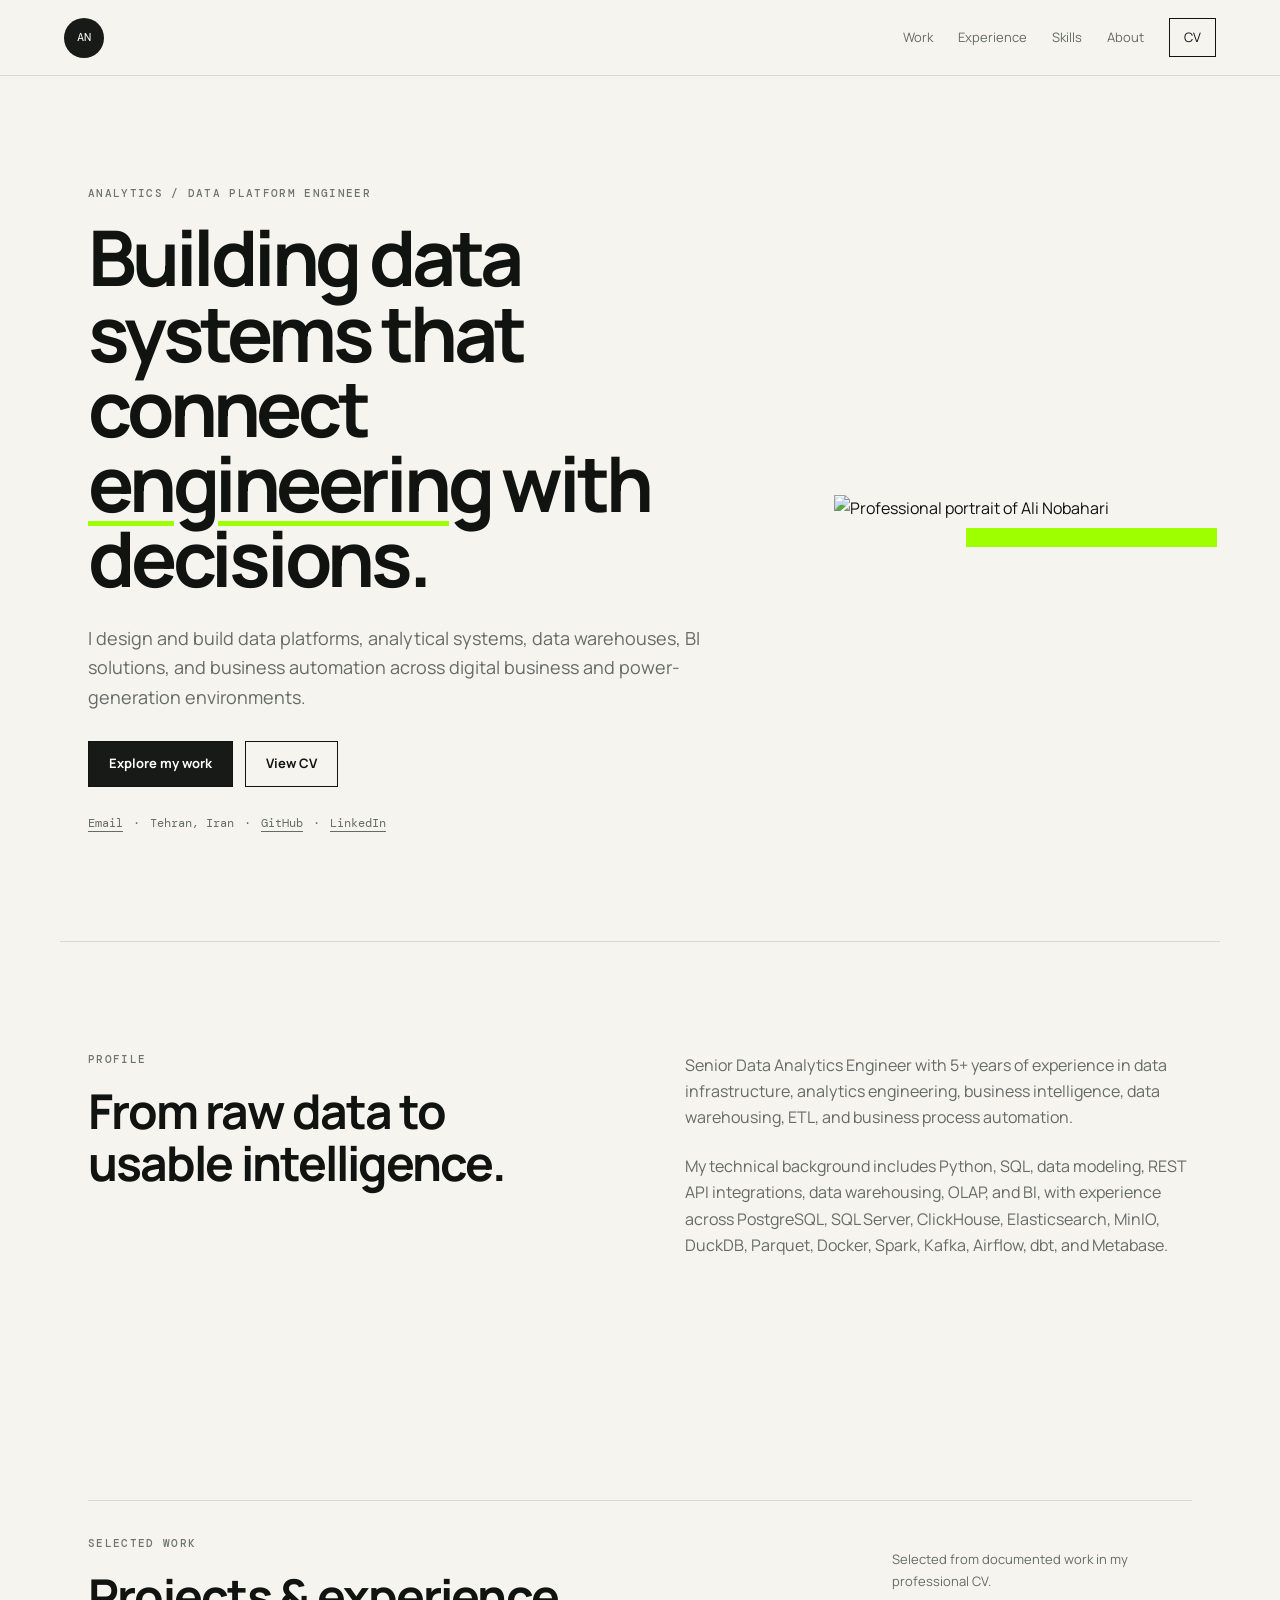
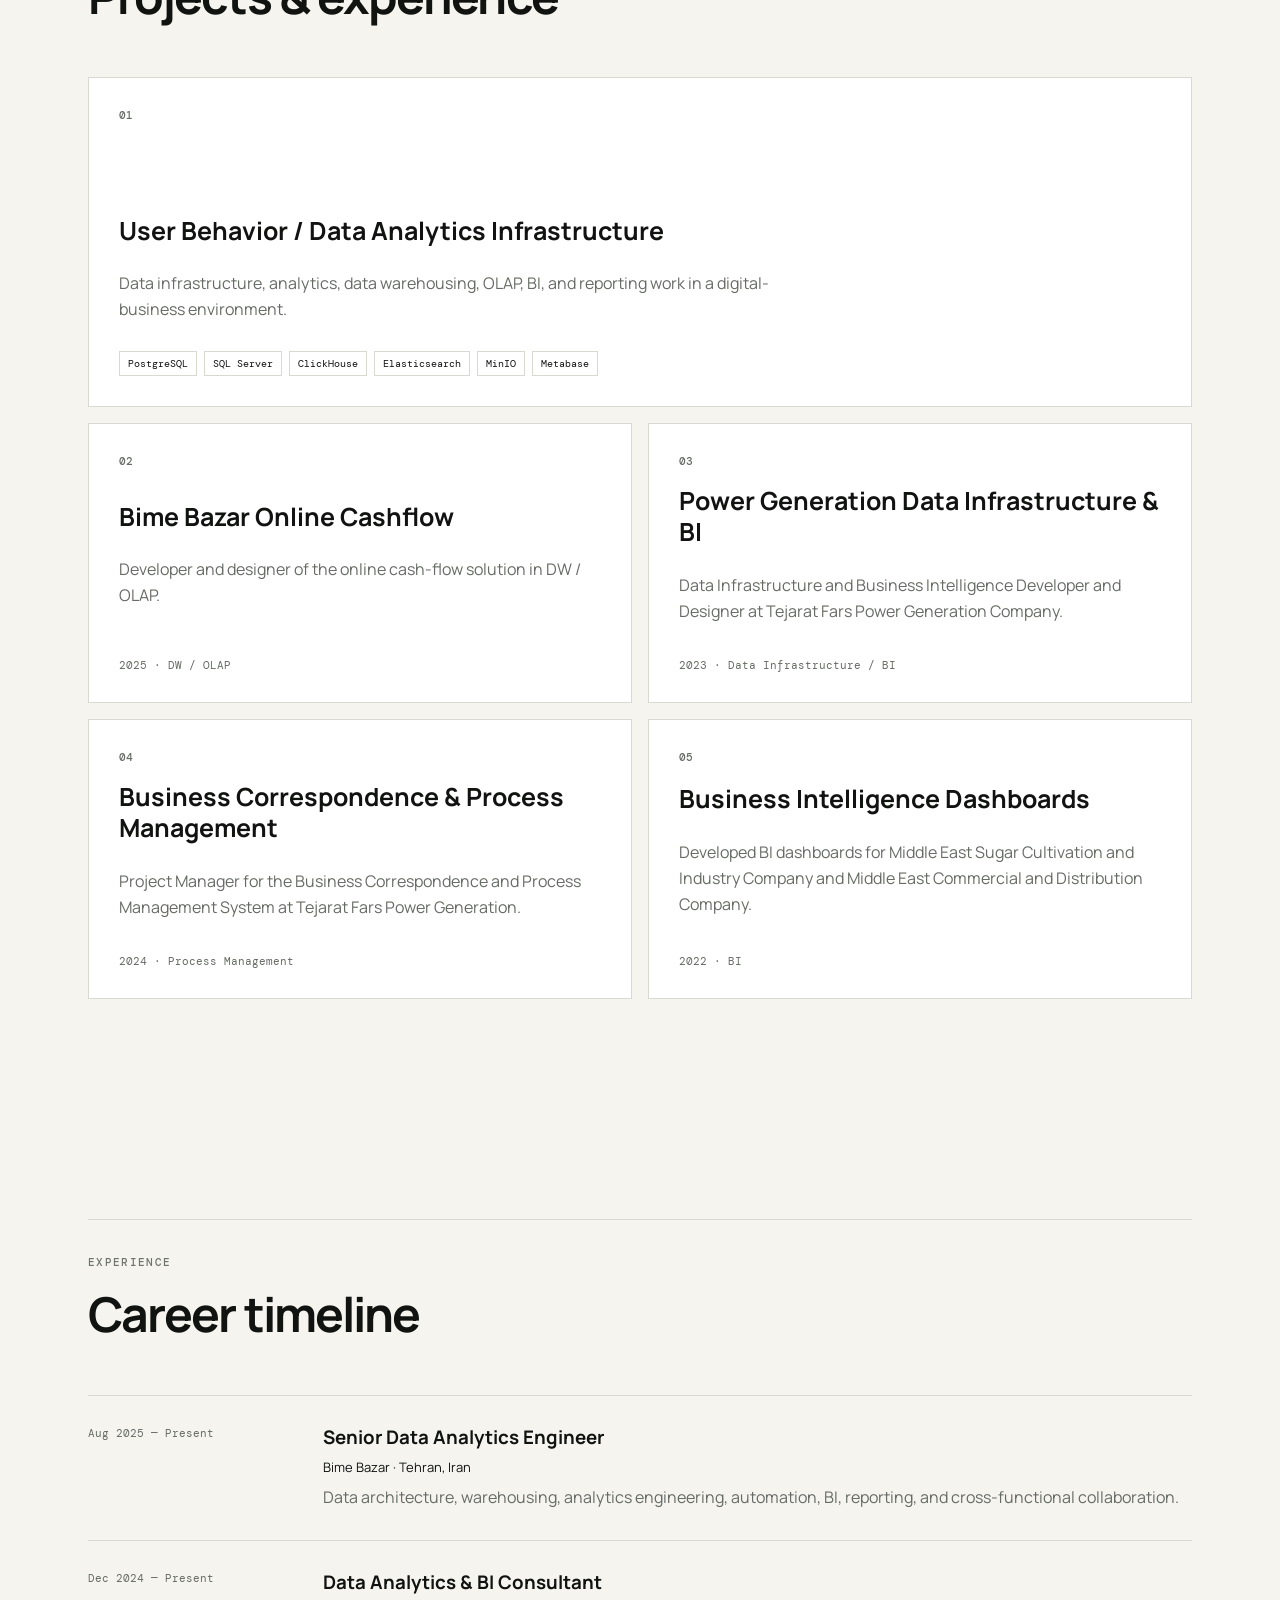
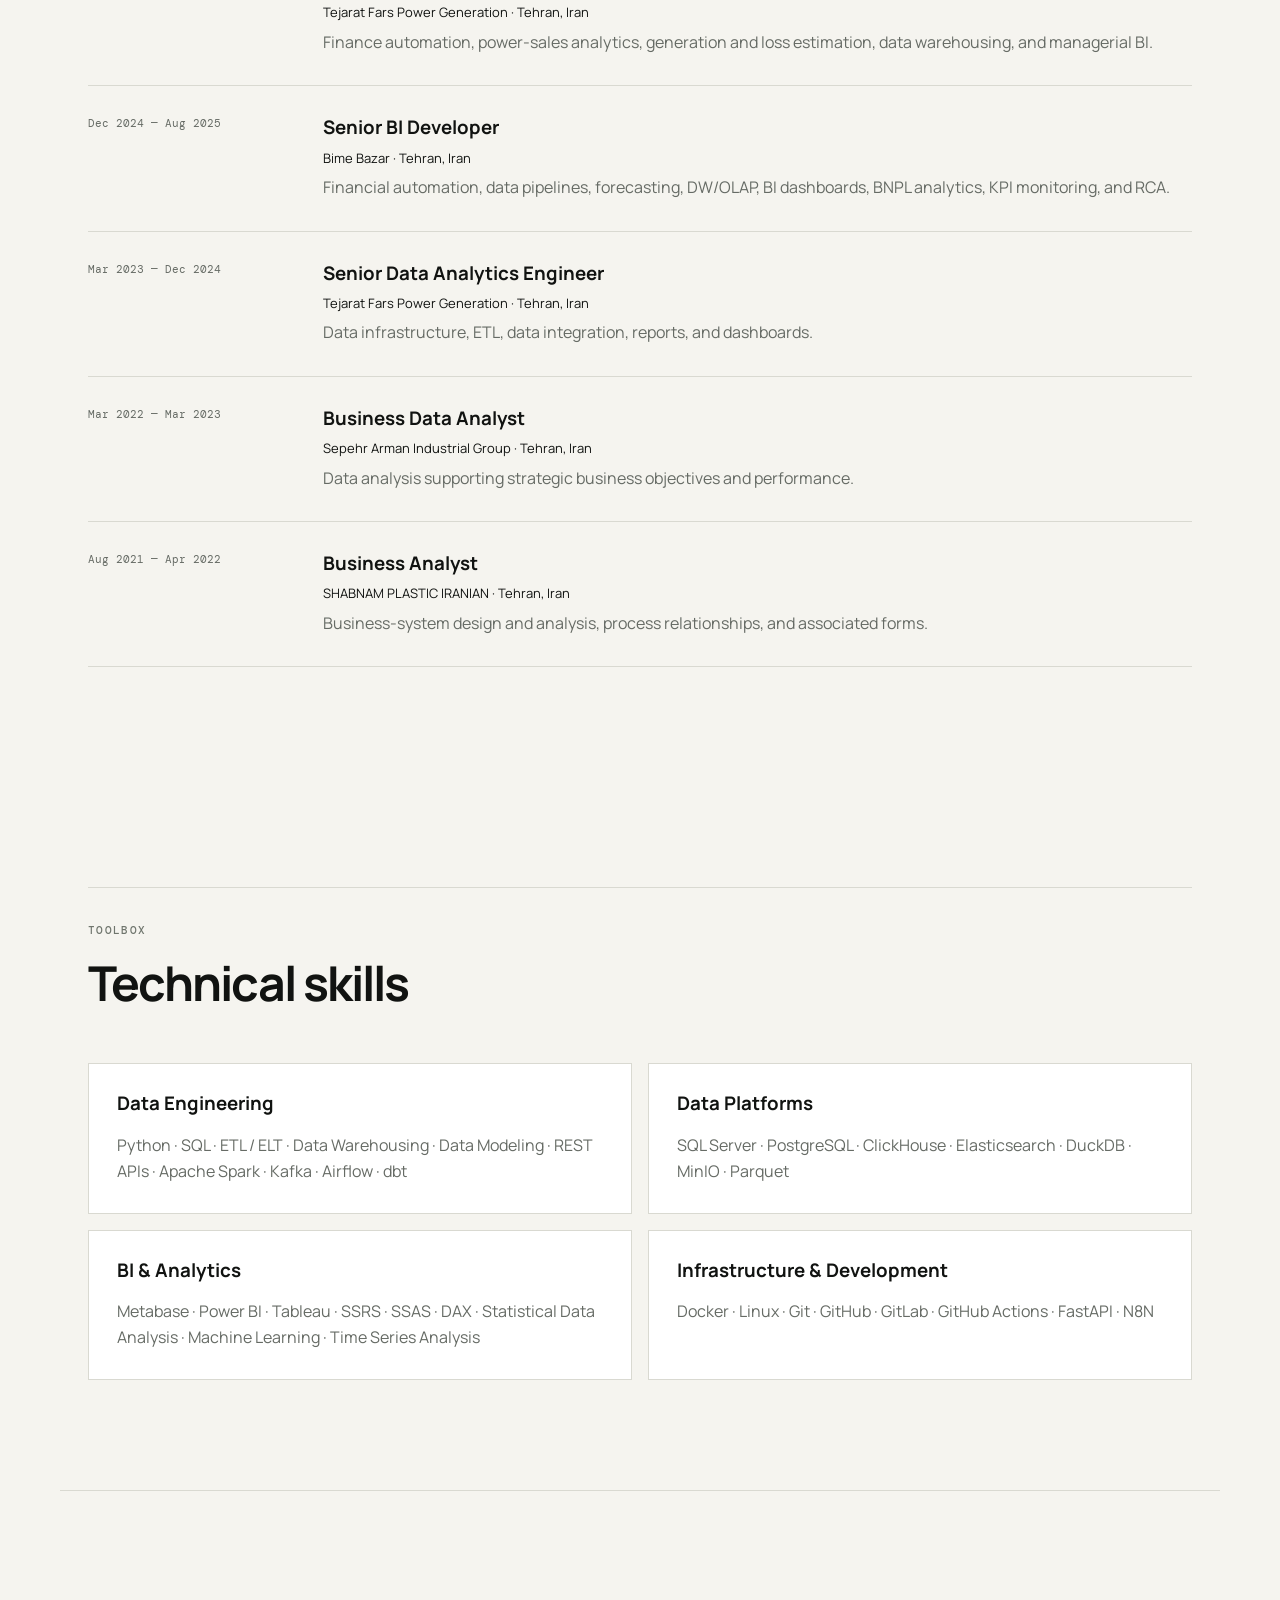
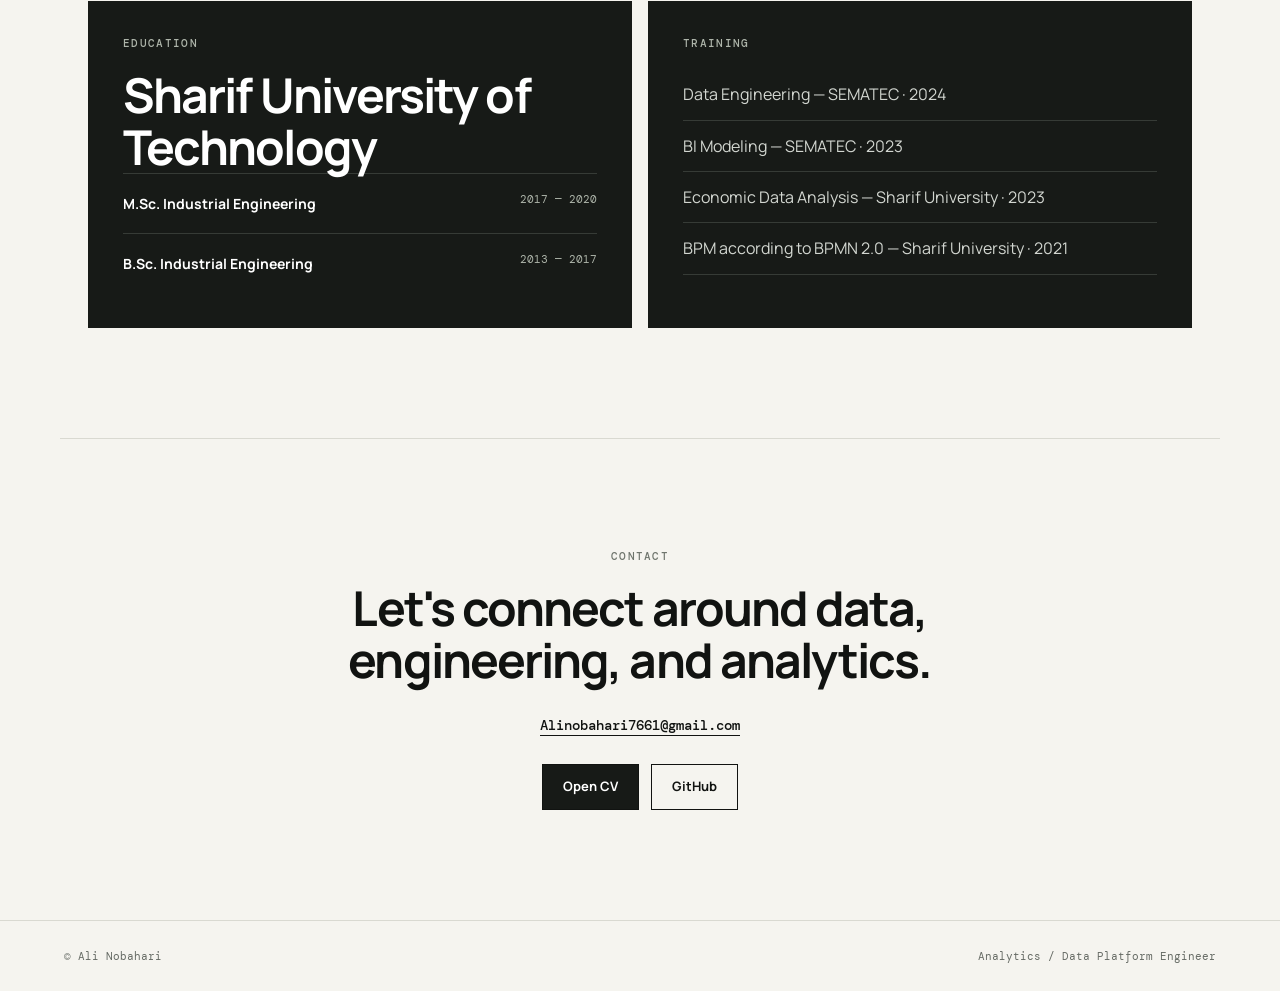
==== index.html @ 68de4d78 "Add files via upload" ====
<!doctype html>
<html lang="en">
<head>
  <meta charset="utf-8">
  <meta name="viewport" content="width=device-width, initial-scale=1">
  <meta name="description" content="Ali Nobahari — Analytics / Data Platform Engineer">
  <title>Ali Nobahari — Analytics / Data Platform Engineer</title>
  <link rel="stylesheet" href="styles.css">
</head>
<body>
  <header class="nav">
    <a class="brand" href="#top">AN</a>
    <nav>
      <a href="#work">Work</a>
      <a href="#experience">Experience</a>
      <a href="#skills">Skills</a>
      <a href="#about">About</a>
      <a class="nav-cta" href="cv.html">CV</a>
    </nav>
  </header>

  <main id="top">
    <section class="hero section">
      <div class="hero-copy">
        <p class="eyebrow">ANALYTICS / DATA PLATFORM ENGINEER</p>
        <h1>Building data systems that connect <span>engineering</span> with decisions.</h1>
        <p class="lead">
          I design and build data platforms, analytical systems, data warehouses,
          BI solutions, and business automation across digital business and
          power-generation environments.
        </p>
        <div class="actions">
          <a class="button primary" href="#work">Explore my work</a>
          <a class="button secondary" href="cv.html">View CV</a>
        </div>
        <div class="links">
          <a href="mailto:Alinobahari7661@gmail.com">Email</a>
          <span>·</span>
          <span>Tehran, Iran</span>
          <span>·</span>
          <a href="https://github.com/" target="_blank" rel="noopener">GitHub</a>
          <span>·</span>
          <a href="https://www.linkedin.com/" target="_blank" rel="noopener">LinkedIn</a>
        </div>
      </div>
      <div class="hero-photo-wrap">
        <img src="assets/profile.png" alt="Professional portrait of Ali Nobahari" class="hero-photo">
      </div>
    </section>

    <section class="section intro-grid" id="about">
      <div>
        <p class="eyebrow">PROFILE</p>
        <h2>From raw data to usable intelligence.</h2>
      </div>
      <div class="body-copy">
        <p>
          Senior Data Analytics Engineer with 5+ years of experience in data
          infrastructure, analytics engineering, business intelligence, data
          warehousing, ETL, and business process automation.
        </p>
        <p>
          My technical background includes Python, SQL, data modeling, REST API
          integrations, data warehousing, OLAP, and BI, with experience across
          PostgreSQL, SQL Server, ClickHouse, Elasticsearch, MinIO, DuckDB,
          Parquet, Docker, Spark, Kafka, Airflow, dbt, and Metabase.
        </p>
      </div>
    </section>

    <section class="section" id="work">
      <div class="section-heading">
        <div>
          <p class="eyebrow">SELECTED WORK</p>
          <h2>Projects & experience</h2>
        </div>
        <p>Selected from documented work in my professional CV.</p>
      </div>

      <div class="project-grid">
        <article class="project-card featured">
          <span class="project-number">01</span>
          <h3>User Behavior / Data Analytics Infrastructure</h3>
          <p>
            Data infrastructure, analytics, data warehousing, OLAP, BI, and
            reporting work in a digital-business environment.
          </p>
          <div class="tags">
            <span>PostgreSQL</span><span>SQL Server</span><span>ClickHouse</span>
            <span>Elasticsearch</span><span>MinIO</span><span>Metabase</span>
          </div>
        </article>

        <article class="project-card">
          <span class="project-number">02</span>
          <h3>Bime Bazar Online Cashflow</h3>
          <p>Developer and designer of the online cash-flow solution in DW / OLAP.</p>
          <div class="project-meta">2025 · DW / OLAP</div>
        </article>

        <article class="project-card">
          <span class="project-number">03</span>
          <h3>Power Generation Data Infrastructure & BI</h3>
          <p>Data Infrastructure and Business Intelligence Developer and Designer at Tejarat Fars Power Generation Company.</p>
          <div class="project-meta">2023 · Data Infrastructure / BI</div>
        </article>

        <article class="project-card">
          <span class="project-number">04</span>
          <h3>Business Correspondence & Process Management</h3>
          <p>Project Manager for the Business Correspondence and Process Management System at Tejarat Fars Power Generation.</p>
          <div class="project-meta">2024 · Process Management</div>
        </article>

        <article class="project-card">
          <span class="project-number">05</span>
          <h3>Business Intelligence Dashboards</h3>
          <p>Developed BI dashboards for Middle East Sugar Cultivation and Industry Company and Middle East Commercial and Distribution Company.</p>
          <div class="project-meta">2022 · BI</div>
        </article>
      </div>
    </section>

    <section class="section" id="experience">
      <div class="section-heading">
        <div>
          <p class="eyebrow">EXPERIENCE</p>
          <h2>Career timeline</h2>
        </div>
      </div>

      <div class="timeline">
        <article>
          <div class="timeline-date">Aug 2025 — Present</div>
          <div>
            <h3>Senior Data Analytics Engineer</h3>
            <p class="company">Bime Bazar · Tehran, Iran</p>
            <p>Data architecture, warehousing, analytics engineering, automation, BI, reporting, and cross-functional collaboration.</p>
          </div>
        </article>

        <article>
          <div class="timeline-date">Dec 2024 — Present</div>
          <div>
            <h3>Data Analytics & BI Consultant</h3>
            <p class="company">Tejarat Fars Power Generation · Tehran, Iran</p>
            <p>Finance automation, power-sales analytics, generation and loss estimation, data warehousing, and managerial BI.</p>
          </div>
        </article>

        <article>
          <div class="timeline-date">Dec 2024 — Aug 2025</div>
          <div>
            <h3>Senior BI Developer</h3>
            <p class="company">Bime Bazar · Tehran, Iran</p>
            <p>Financial automation, data pipelines, forecasting, DW/OLAP, BI dashboards, BNPL analytics, KPI monitoring, and RCA.</p>
          </div>
        </article>

        <article>
          <div class="timeline-date">Mar 2023 — Dec 2024</div>
          <div>
            <h3>Senior Data Analytics Engineer</h3>
            <p class="company">Tejarat Fars Power Generation · Tehran, Iran</p>
            <p>Data infrastructure, ETL, data integration, reports, and dashboards.</p>
          </div>
        </article>

        <article>
          <div class="timeline-date">Mar 2022 — Mar 2023</div>
          <div>
            <h3>Business Data Analyst</h3>
            <p class="company">Sepehr Arman Industrial Group · Tehran, Iran</p>
            <p>Data analysis supporting strategic business objectives and performance.</p>
          </div>
        </article>

        <article>
          <div class="timeline-date">Aug 2021 — Apr 2022</div>
          <div>
            <h3>Business Analyst</h3>
            <p class="company">SHABNAM PLASTIC IRANIAN · Tehran, Iran</p>
            <p>Business-system design and analysis, process relationships, and associated forms.</p>
          </div>
        </article>
      </div>
    </section>

    <section class="section" id="skills">
      <div class="section-heading">
        <div>
          <p class="eyebrow">TOOLBOX</p>
          <h2>Technical skills</h2>
        </div>
      </div>

      <div class="skill-grid">
        <div class="skill-group">
          <h3>Data Engineering</h3>
          <p>Python · SQL · ETL / ELT · Data Warehousing · Data Modeling · REST APIs · Apache Spark · Kafka · Airflow · dbt</p>
        </div>
        <div class="skill-group">
          <h3>Data Platforms</h3>
          <p>SQL Server · PostgreSQL · ClickHouse · Elasticsearch · DuckDB · MinIO · Parquet</p>
        </div>
        <div class="skill-group">
          <h3>BI & Analytics</h3>
          <p>Metabase · Power BI · Tableau · SSRS · SSAS · DAX · Statistical Data Analysis · Machine Learning · Time Series Analysis</p>
        </div>
        <div class="skill-group">
          <h3>Infrastructure & Development</h3>
          <p>Docker · Linux · Git · GitHub · GitLab · GitHub Actions · FastAPI · N8N</p>
        </div>
      </div>
    </section>

    <section class="section education">
      <div class="edu-card">
        <p class="eyebrow">EDUCATION</p>
        <h2>Sharif University of Technology</h2>
        <div class="edu-row"><strong>M.Sc. Industrial Engineering</strong><span>2017 — 2020</span></div>
        <div class="edu-row"><strong>B.Sc. Industrial Engineering</strong><span>2013 — 2017</span></div>
      </div>
      <div class="edu-card">
        <p class="eyebrow">TRAINING</p>
        <ul class="clean-list">
          <li>Data Engineering — SEMATEC · 2024</li>
          <li>BI Modeling — SEMATEC · 2023</li>
          <li>Economic Data Analysis — Sharif University · 2023</li>
          <li>BPM according to BPMN 2.0 — Sharif University · 2021</li>
        </ul>
      </div>
    </section>

    <section class="section contact">
      <p class="eyebrow">CONTACT</p>
      <h2>Let's connect around data, engineering, and analytics.</h2>
      <a class="email-link" href="mailto:Alinobahari7661@gmail.com">Alinobahari7661@gmail.com</a>
      <div class="actions">
        <a class="button primary" href="cv.html">Open CV</a>
        <a class="button secondary" href="https://github.com/" target="_blank" rel="noopener">GitHub</a>
      </div>
    </section>
  </main>

  <footer>
    <span>© Ali Nobahari</span>
    <span>Analytics / Data Platform Engineer</span>
  </footer>
</body>
</html>
---- styles.css ----
@import url('https://fonts.googleapis.com/css2?family=DM+Mono:wght@400;500&family=Manrope:wght@400;500;600;700;800&display=swap');

:root {
  --bg: #f5f4ef;
  --surface: #ffffff;
  --ink: #111311;
  --muted: #666b65;
  --line: #d9d9d1;
  --accent: #9dff00;
  --dark: #171a17;
  --max: 1160px;
}

* { box-sizing: border-box; }
html { scroll-behavior: smooth; }
body {
  margin: 0;
  color: var(--ink);
  background: var(--bg);
  font-family: "Manrope", system-ui, sans-serif;
  line-height: 1.65;
}
a { color: inherit; text-decoration: none; }
.nav {
  position: sticky;
  top: 0;
  z-index: 20;
  height: 76px;
  display: flex;
  align-items: center;
  justify-content: space-between;
  padding: 0 5vw;
  background: rgba(245,244,239,.9);
  backdrop-filter: blur(14px);
  border-bottom: 1px solid var(--line);
}
.brand {
  width: 40px; height: 40px; border-radius: 50%;
  display: grid; place-items: center;
  background: var(--dark); color: white;
  font-family: "DM Mono", monospace; font-size: 12px;
}
.nav nav { display: flex; gap: 25px; align-items: center; font-size: 13px; }
.nav nav a { color: var(--muted); }
.nav nav a:hover { color: var(--ink); }
.nav .nav-cta {
  padding: 8px 14px; border: 1px solid var(--ink); color: var(--ink);
}
.section { max-width: var(--max); margin: 0 auto; padding: 110px 28px; }
.hero {
  min-height: 720px;
  display: grid;
  grid-template-columns: 1.3fr .7fr;
  gap: 80px;
  align-items: center;
}
.eyebrow {
  margin: 0 0 18px;
  color: #6f756d;
  font: 500 11px/1.4 "DM Mono", monospace;
  letter-spacing: .12em;
}
h1 {
  max-width: 850px;
  margin: 0;
  font-size: clamp(44px, 6vw, 78px);
  line-height: .98;
  letter-spacing: -.055em;
}
h1 span {
  text-decoration: underline;
  text-decoration-thickness: 5px;
  text-decoration-color: var(--accent);
  text-underline-offset: 9px;
}
h2 {
  margin: 0;
  font-size: clamp(30px, 4vw, 48px);
  line-height: 1.08;
  letter-spacing: -.04em;
}
h3 { margin: 0 0 8px; line-height: 1.25; }
.lead {
  max-width: 720px;
  margin: 28px 0;
  color: var(--muted);
  font-size: 18px;
}
.hero-photo-wrap {
  justify-self: end;
  width: min(100%, 360px);
  position: relative;
}
.hero-photo-wrap:after {
  content: "";
  position: absolute;
  width: 70%;
  height: 70%;
  right: -25px;
  bottom: -25px;
  background: var(--accent);
  z-index: -1;
}
.hero-photo {
  width: 100%;
  display: block;
  filter: saturate(.92);
}
.actions { display: flex; gap: 12px; flex-wrap: wrap; }
.button {
  display: inline-flex; align-items: center; justify-content: center;
  min-height: 46px; padding: 0 20px;
  border: 1px solid var(--ink);
  font-size: 13px; font-weight: 700;
}
.button.primary { background: var(--dark); color: white; }
.button.secondary { background: transparent; }
.links {
  display: flex; gap: 10px; flex-wrap: wrap;
  margin-top: 28px;
  color: var(--muted);
  font: 400 12px "DM Mono", monospace;
}
.links a { text-decoration: underline; text-underline-offset: 4px; }

.intro-grid, .section-heading, .education {
  border-top: 1px solid var(--line);
}
.intro-grid {
  display: grid; grid-template-columns: 1fr 1fr; gap: 90px;
}
.body-copy { color: var(--muted); font-size: 16px; }
.body-copy p { margin-top: 0; margin-bottom: 22px; }

.section-heading {
  display: flex; justify-content: space-between; gap: 40px;
  padding-top: 35px; margin-bottom: 55px;
}
.section-heading > p { max-width: 300px; color: var(--muted); font-size: 13px; }

.project-grid {
  display: grid; grid-template-columns: repeat(2, 1fr); gap: 16px;
}
.project-card {
  min-height: 280px; padding: 30px;
  background: var(--surface);
  border: 1px solid var(--line);
  display: flex; flex-direction: column;
  transition: transform .2s ease, box-shadow .2s ease;
}
.project-card:hover {
  transform: translateY(-4px);
  box-shadow: 10px 10px 0 var(--accent);
}
.project-card.featured { grid-column: span 2; min-height: 330px; }
.project-number {
  margin-bottom: auto;
  font: 500 11px "DM Mono", monospace;
  color: var(--muted);
}
.project-card h3 { font-size: 25px; max-width: 650px; }
.project-card p { color: var(--muted); max-width: 700px; }
.tags { display: flex; flex-wrap: wrap; gap: 7px; margin-top: 12px; }
.tags span {
  padding: 5px 8px;
  border: 1px solid var(--line);
  font: 400 10px "DM Mono", monospace;
}
.project-meta {
  margin-top: auto;
  color: var(--muted);
  font: 400 11px "DM Mono", monospace;
}

.timeline { border-top: 1px solid var(--line); }
.timeline article {
  display: grid; grid-template-columns: 190px 1fr;
  gap: 45px; padding: 30px 0;
  border-bottom: 1px solid var(--line);
}
.timeline-date { font: 400 11px "DM Mono", monospace; color: var(--muted); }
.timeline p { margin: 5px 0 0; color: var(--muted); }
.timeline .company { color: var(--ink); font-size: 13px; }

.skill-grid {
  display: grid; grid-template-columns: repeat(2, 1fr); gap: 16px;
}
.skill-group {
  padding: 28px; border: 1px solid var(--line); background: var(--surface);
}
.skill-group p { color: var(--muted); margin-bottom: 0; }

.education { display: grid; grid-template-columns: 1fr 1fr; gap: 16px; }
.edu-card { padding: 35px; background: var(--dark); color: white; }
.edu-card .eyebrow { color: #aeb5aa; }
.edu-row {
  display: flex; justify-content: space-between; gap: 20px;
  padding: 18px 0; border-top: 1px solid #363b36;
  font-size: 14px;
}
.edu-row span { color: #aeb5aa; font: 400 11px "DM Mono", monospace; }
.clean-list { padding: 0; margin: 0; list-style: none; color: #d2d6d0; }
.clean-list li { padding: 12px 0; border-bottom: 1px solid #363b36; }

.contact {
  text-align: center;
  border-top: 1px solid var(--line);
}
.contact h2 { max-width: 720px; margin: 0 auto 25px; }
.email-link {
  display: inline-block;
  margin-bottom: 30px;
  font: 500 14px "DM Mono", monospace;
  text-decoration: underline;
  text-underline-offset: 5px;
}
.contact .actions { justify-content: center; }

footer {
  display: flex; justify-content: space-between;
  padding: 28px 5vw;
  border-top: 1px solid var(--line);
  color: var(--muted);
  font: 400 11px "DM Mono", monospace;
}

@media (max-width: 800px) {
  .nav { height: 64px; }
  .nav nav a:not(.nav-cta) { display: none; }
  .section { padding: 75px 20px; }
  .hero { min-height: auto; grid-template-columns: 1fr; gap: 50px; }
  .hero-photo-wrap { justify-self: start; width: min(75vw, 300px); }
  .intro-grid, .education { grid-template-columns: 1fr; gap: 40px; }
  .project-grid, .skill-grid { grid-template-columns: 1fr; }
  .project-card.featured { grid-column: span 1; }
  .section-heading { display: block; }
  .section-heading > p { margin-top: 20px; }
  .timeline article { grid-template-columns: 1fr; gap: 10px; }
  footer { flex-direction: column; gap: 8px; }
}
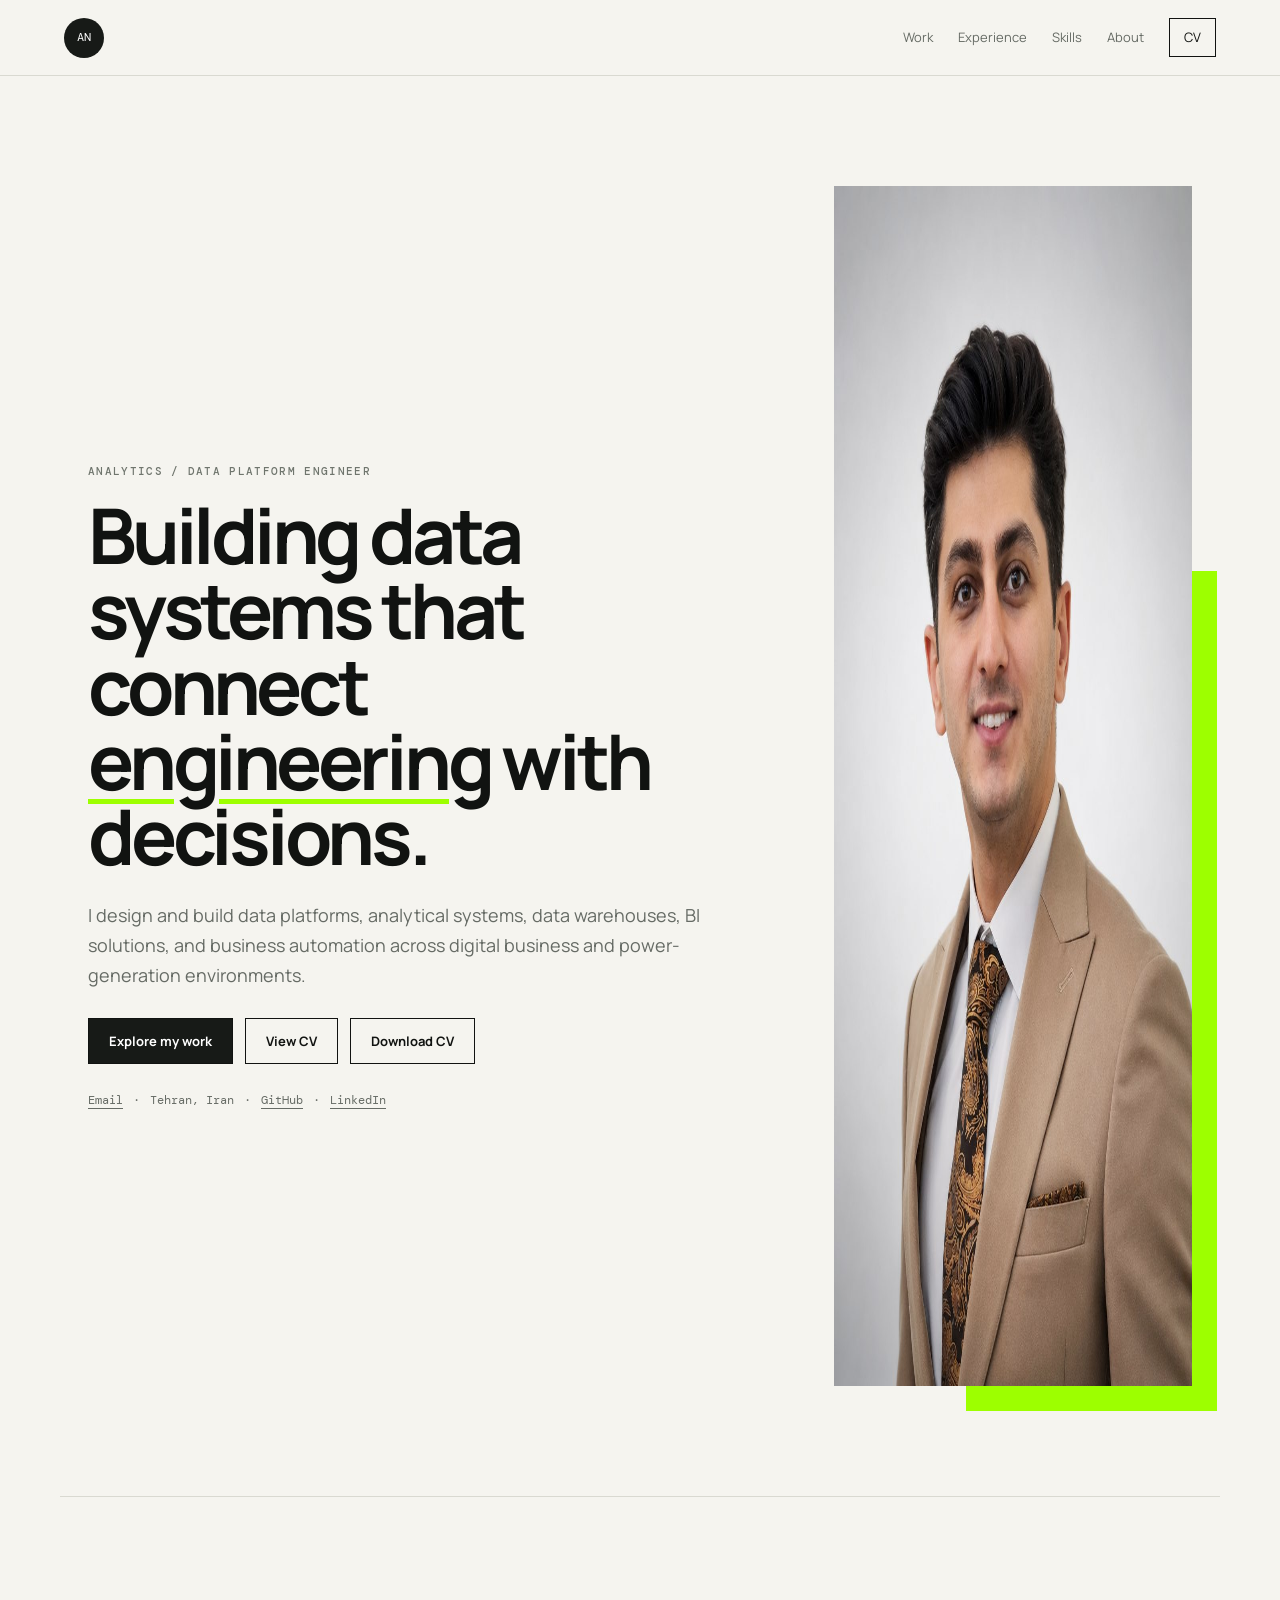
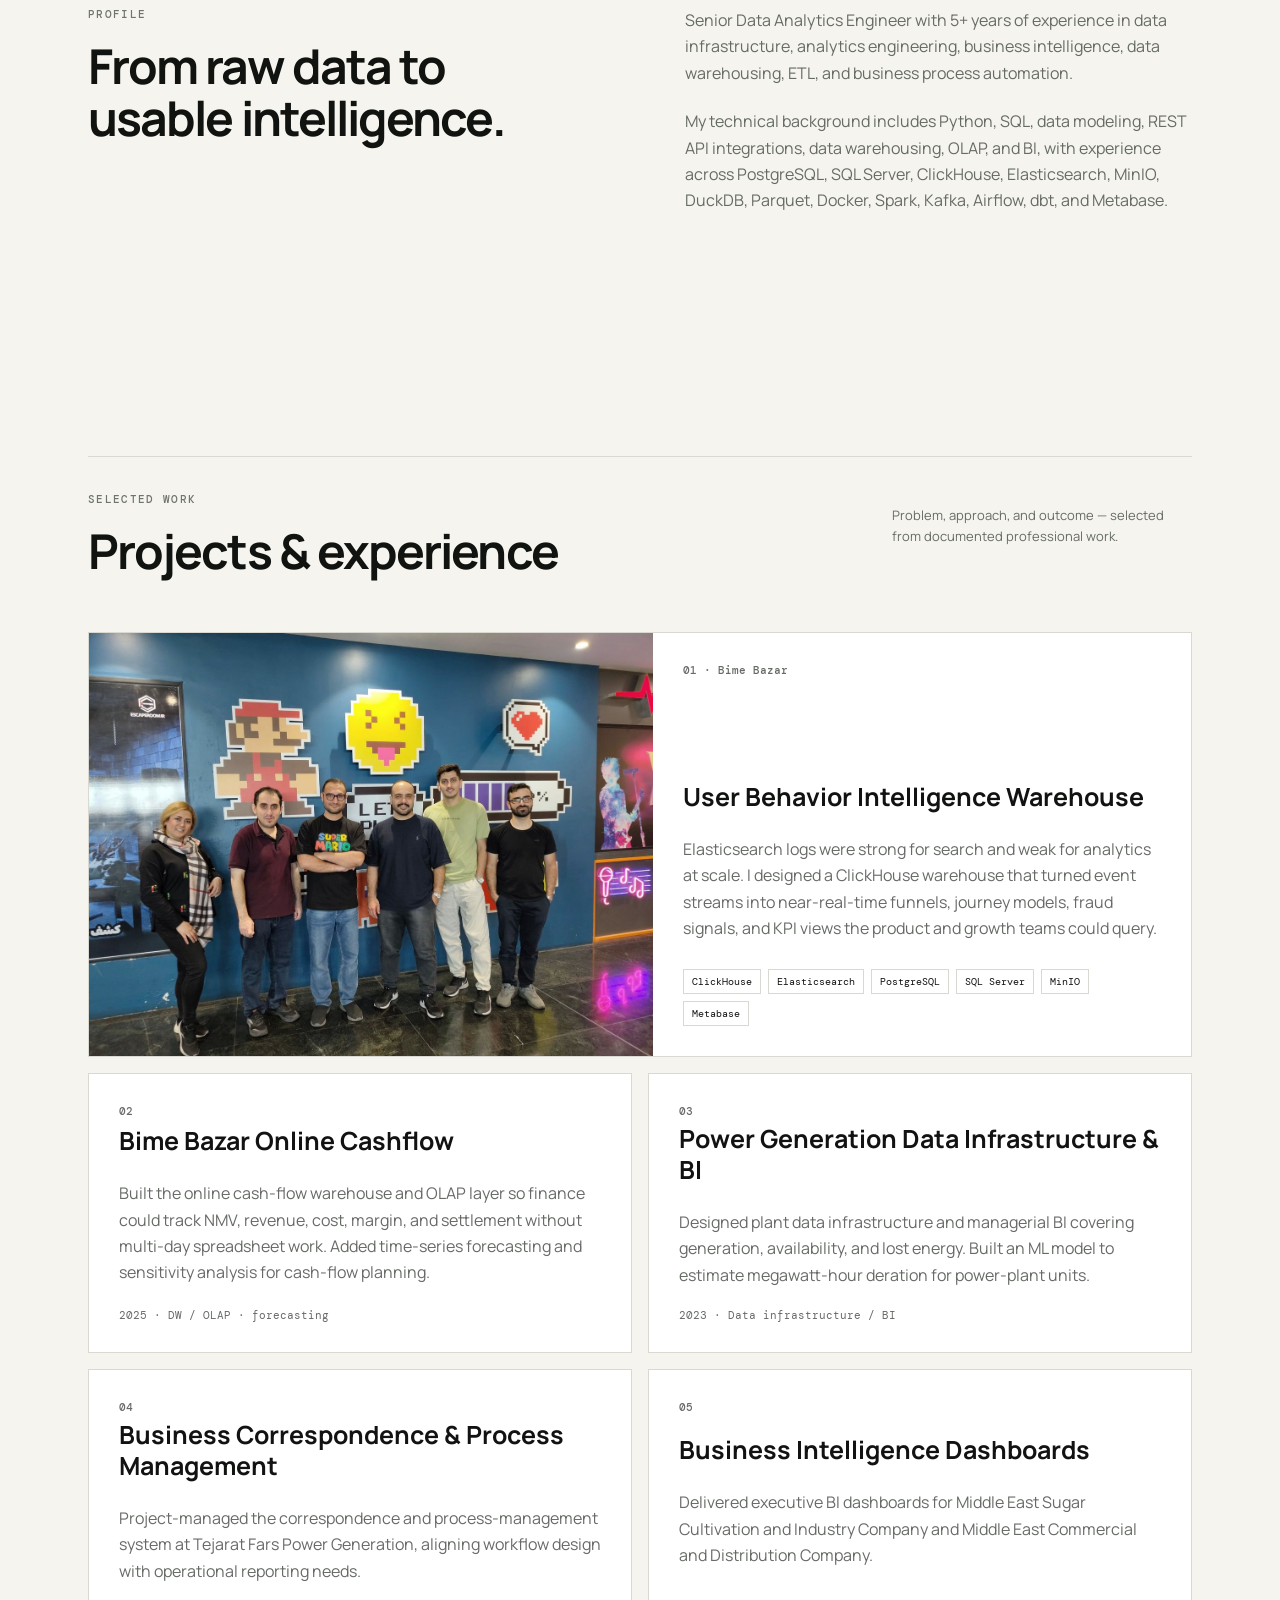
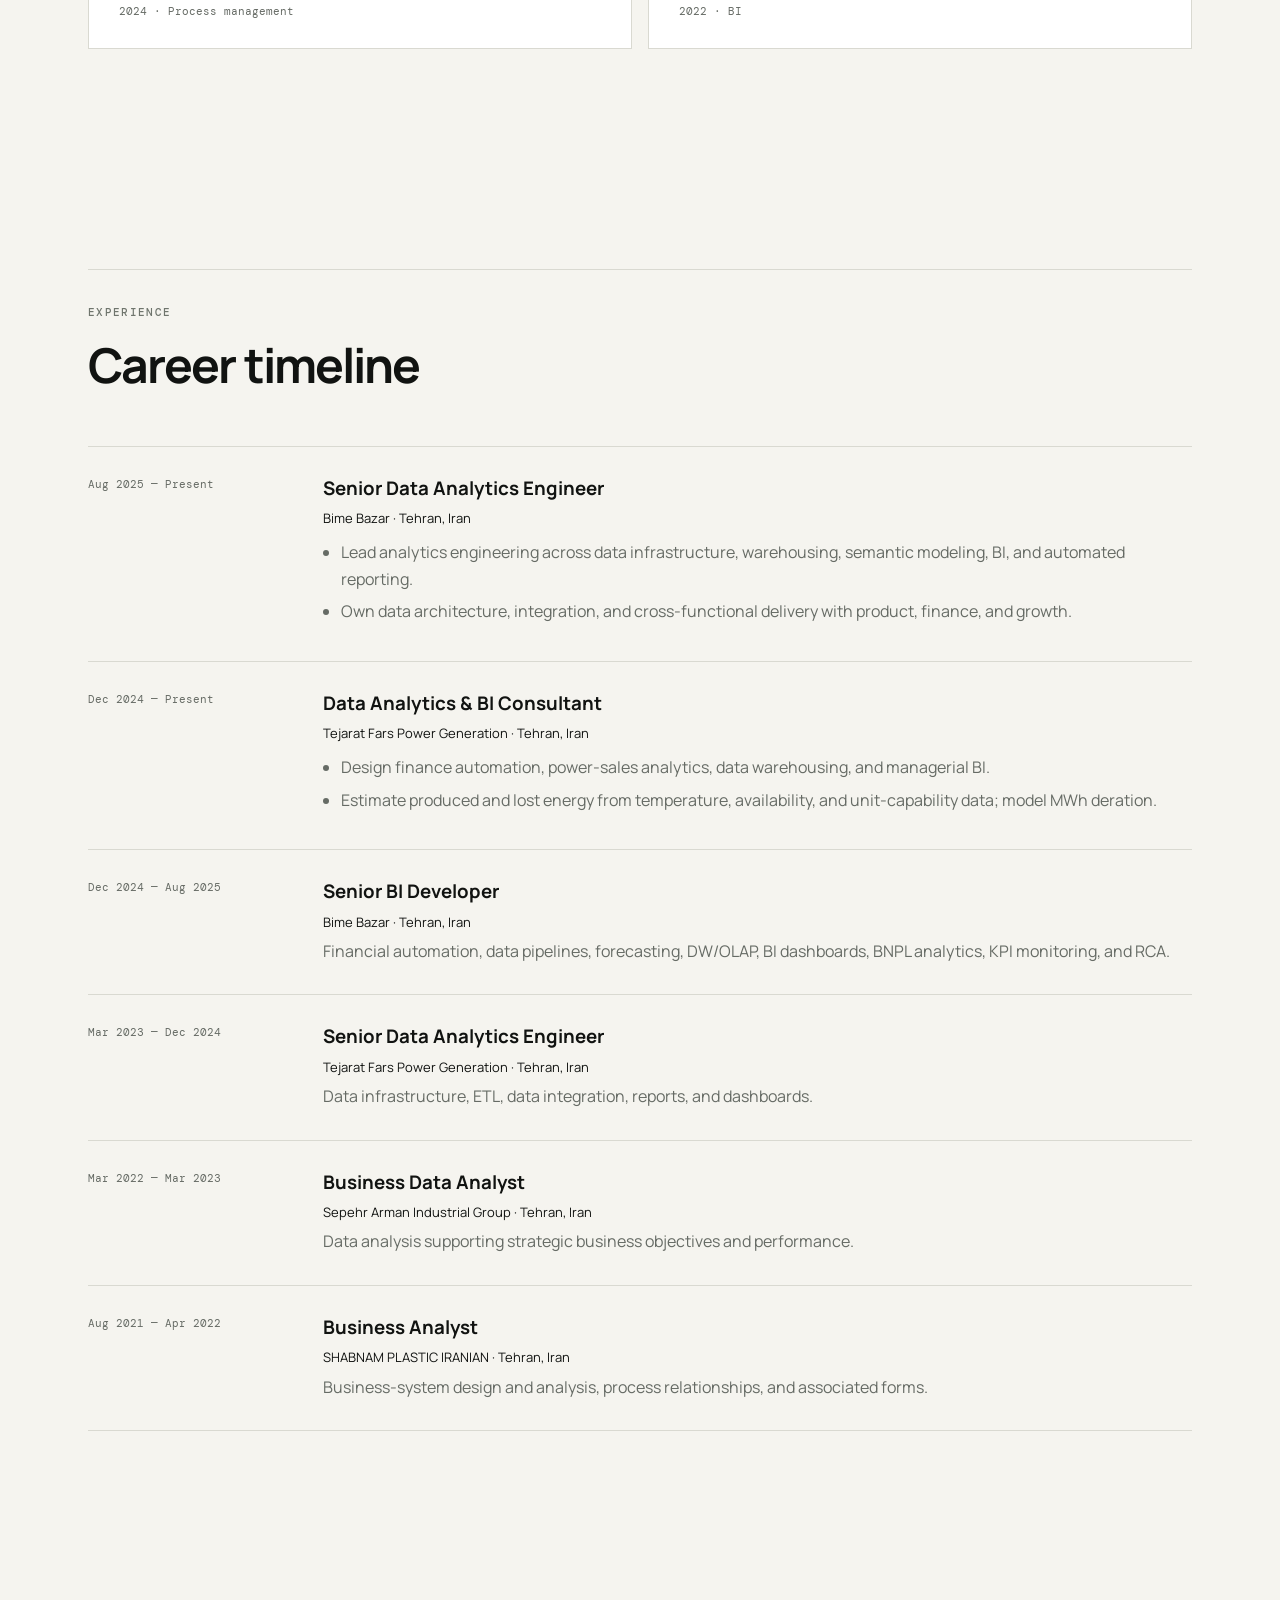
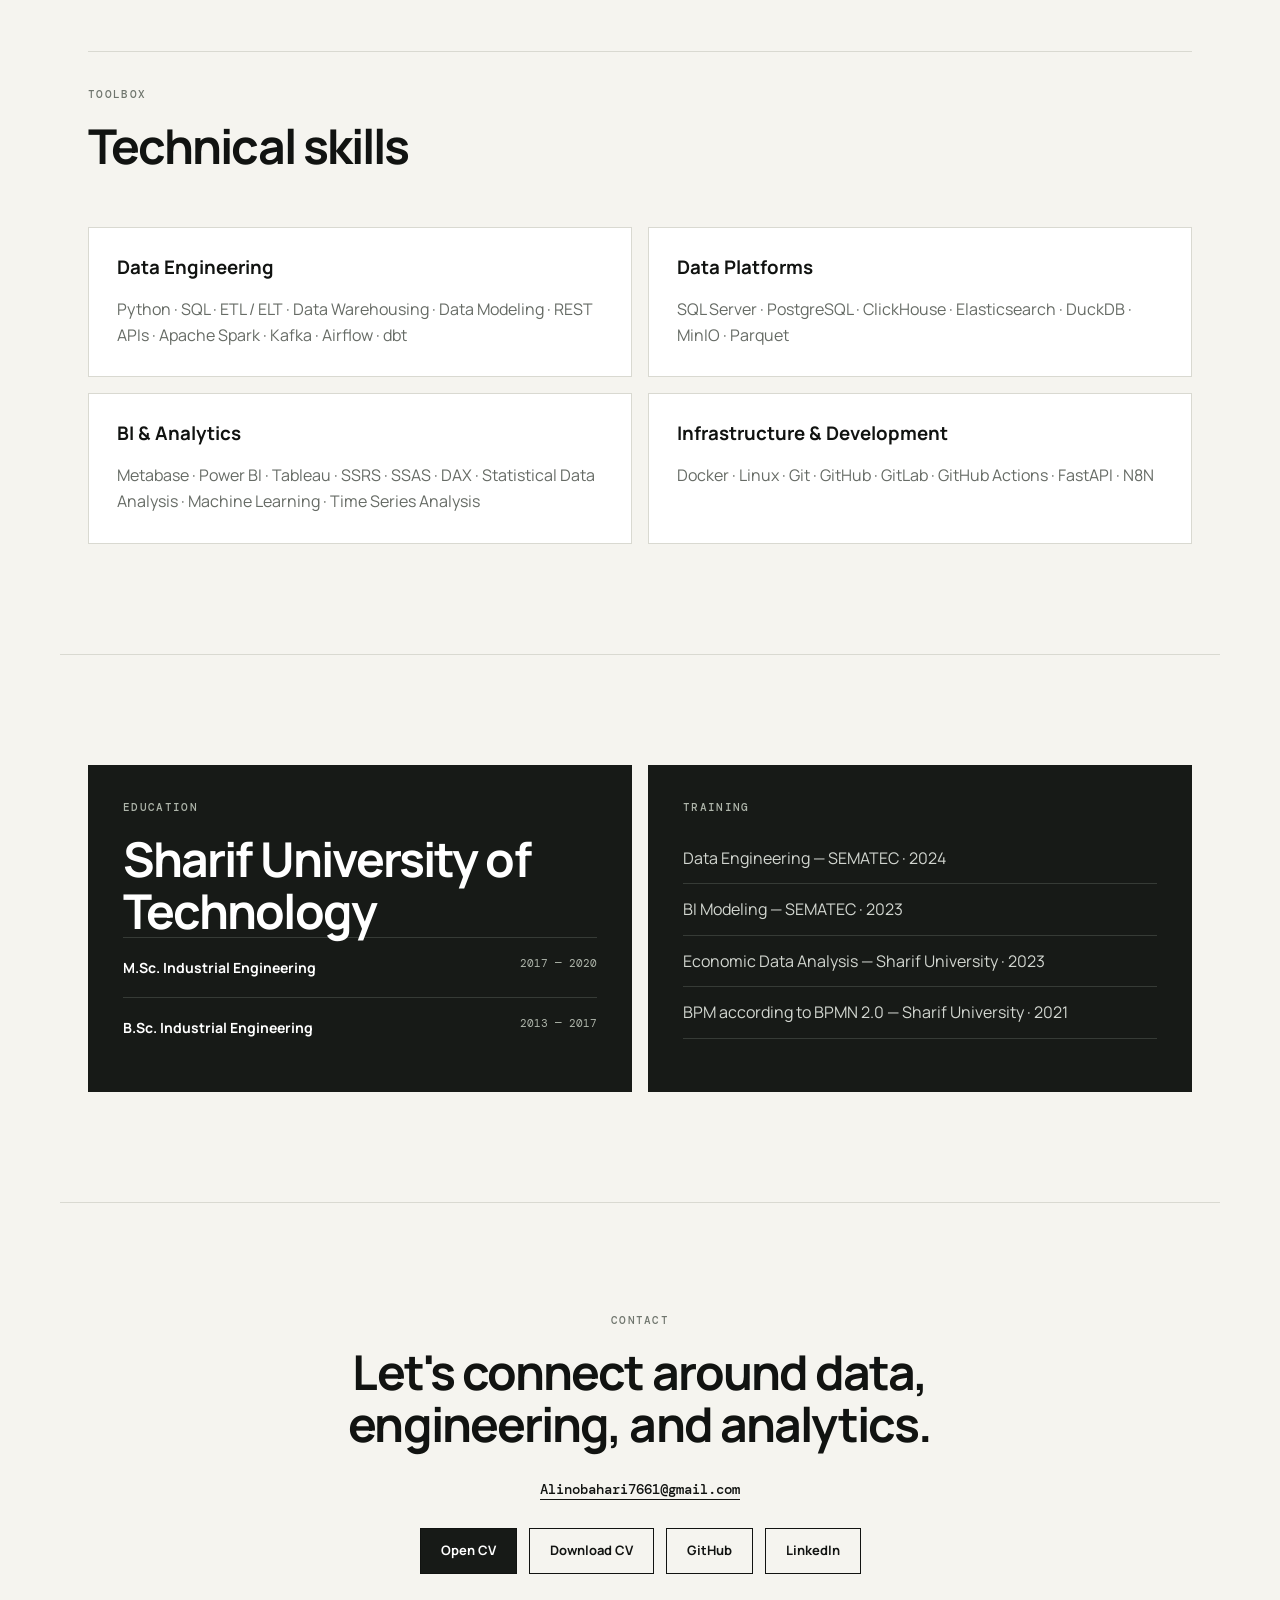
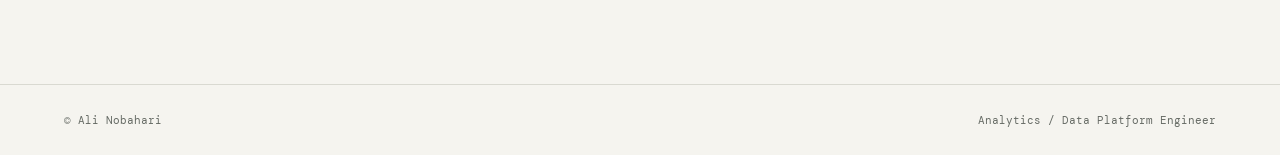
==== commit 3677e2f8: "Enrich the GitHub Pages portfolio with work photos, SEO, and real profile links. Co-authored-by: Cur" ====
--- a/index.html
+++ b/index.html
@@ -3,8 +3,19 @@
 <head>
   <meta charset="utf-8">
   <meta name="viewport" content="width=device-width, initial-scale=1">
-  <meta name="description" content="Ali Nobahari — Analytics / Data Platform Engineer">
   <title>Ali Nobahari — Analytics / Data Platform Engineer</title>
+  <meta name="description" content="Ali Nobahari designs and builds data platforms, warehouses, BI systems, and automation across digital business and power-generation environments.">
+  <link rel="canonical" href="https://alinobahari7661.github.io/portfolio/">
+  <link rel="icon" href="assets/favicon.svg" type="image/svg+xml">
+  <meta property="og:type" content="website">
+  <meta property="og:title" content="Ali Nobahari — Analytics / Data Platform Engineer">
+  <meta property="og:description" content="Data platforms, warehouses, BI, and automation — from raw data to usable intelligence.">
+  <meta property="og:url" content="https://alinobahari7661.github.io/portfolio/">
+  <meta property="og:image" content="https://alinobahari7661.github.io/portfolio/assets/og-image.jpg">
+  <meta name="twitter:card" content="summary_large_image">
+  <meta name="twitter:title" content="Ali Nobahari — Analytics / Data Platform Engineer">
+  <meta name="twitter:description" content="Data platforms, warehouses, BI, and automation — from raw data to usable intelligence.">
+  <meta name="twitter:image" content="https://alinobahari7661.github.io/portfolio/assets/og-image.jpg">
   <link rel="stylesheet" href="styles.css">
 </head>
 <body>
@@ -32,19 +43,20 @@
         <div class="actions">
           <a class="button primary" href="#work">Explore my work</a>
           <a class="button secondary" href="cv.html">View CV</a>
+          <a class="button secondary" href="assets/ali-nobahari-cv.pdf" download>Download CV</a>
         </div>
         <div class="links">
           <a href="mailto:Alinobahari7661@gmail.com">Email</a>
           <span>·</span>
           <span>Tehran, Iran</span>
           <span>·</span>
-          <a href="https://github.com/" target="_blank" rel="noopener">GitHub</a>
+          <a href="https://github.com/alinobahari7661" target="_blank" rel="noopener">GitHub</a>
           <span>·</span>
-          <a href="https://www.linkedin.com/" target="_blank" rel="noopener">LinkedIn</a>
+          <a href="https://www.linkedin.com/in/ali-nobahari-025032a6" target="_blank" rel="noopener">LinkedIn</a>
         </div>
       </div>
       <div class="hero-photo-wrap">
-        <img src="assets/profile.png" alt="Professional portrait of Ali Nobahari" class="hero-photo">
+        <img src="assets/profile.jpg" alt="Professional portrait of Ali Nobahari" class="hero-photo" width="900" height="1200">
       </div>
     </section>
 
@@ -72,50 +84,74 @@
       <div class="section-heading">
         <div>
           <p class="eyebrow">SELECTED WORK</p>
-          <h2>Projects & experience</h2>
-        </div>
-        <p>Selected from documented work in my professional CV.</p>
+          <h2>Projects &amp; experience</h2>
+        </div>
+        <p>Problem, approach, and outcome — selected from documented professional work.</p>
       </div>
 
       <div class="project-grid">
         <article class="project-card featured">
-          <span class="project-number">01</span>
-          <h3>User Behavior / Data Analytics Infrastructure</h3>
-          <p>
-            Data infrastructure, analytics, data warehousing, OLAP, BI, and
-            reporting work in a digital-business environment.
-          </p>
-          <div class="tags">
-            <span>PostgreSQL</span><span>SQL Server</span><span>ClickHouse</span>
-            <span>Elasticsearch</span><span>MinIO</span><span>Metabase</span>
+          <div class="featured-media">
+            <img src="assets/bimebazar-data-team.jpg" alt="Bime Bazar data team at work" width="1400" height="900">
+          </div>
+          <div class="featured-copy">
+            <span class="project-number">01 · Bime Bazar</span>
+            <h3>User Behavior Intelligence Warehouse</h3>
+            <p>
+              Elasticsearch logs were strong for search and weak for analytics at
+              scale. I designed a ClickHouse warehouse that turned event streams
+              into near-real-time funnels, journey models, fraud signals, and KPI
+              views the product and growth teams could query.
+            </p>
+            <div class="tags">
+              <span>ClickHouse</span><span>Elasticsearch</span><span>PostgreSQL</span>
+              <span>SQL Server</span><span>MinIO</span><span>Metabase</span>
+            </div>
           </div>
         </article>
 
         <article class="project-card">
           <span class="project-number">02</span>
           <h3>Bime Bazar Online Cashflow</h3>
-          <p>Developer and designer of the online cash-flow solution in DW / OLAP.</p>
-          <div class="project-meta">2025 · DW / OLAP</div>
+          <p>
+            Built the online cash-flow warehouse and OLAP layer so finance could
+            track NMV, revenue, cost, margin, and settlement without multi-day
+            spreadsheet work. Added time-series forecasting and sensitivity
+            analysis for cash-flow planning.
+          </p>
+          <div class="project-meta">2025 · DW / OLAP · forecasting</div>
         </article>
 
         <article class="project-card">
           <span class="project-number">03</span>
-          <h3>Power Generation Data Infrastructure & BI</h3>
-          <p>Data Infrastructure and Business Intelligence Developer and Designer at Tejarat Fars Power Generation Company.</p>
-          <div class="project-meta">2023 · Data Infrastructure / BI</div>
+          <h3>Power Generation Data Infrastructure &amp; BI</h3>
+          <p>
+            Designed plant data infrastructure and managerial BI covering
+            generation, availability, and lost energy. Built an ML model to
+            estimate megawatt-hour deration for power-plant units.
+          </p>
+          <div class="project-meta">2023 · Data infrastructure / BI</div>
         </article>
 
         <article class="project-card">
           <span class="project-number">04</span>
-          <h3>Business Correspondence & Process Management</h3>
-          <p>Project Manager for the Business Correspondence and Process Management System at Tejarat Fars Power Generation.</p>
-          <div class="project-meta">2024 · Process Management</div>
+          <h3>Business Correspondence &amp; Process Management</h3>
+          <p>
+            Project-managed the correspondence and process-management system at
+            Tejarat Fars Power Generation, aligning workflow design with
+            operational reporting needs.
+          </p>
+          <div class="project-meta">2024 · Process management</div>
         </article>
 
         <article class="project-card">
           <span class="project-number">05</span>
           <h3>Business Intelligence Dashboards</h3>
-          <p>Developed BI dashboards for Middle East Sugar Cultivation and Industry Company and Middle East Commercial and Distribution Company.</p>
+          <p>
+            Delivered executive BI dashboards for Middle East Sugar Cultivation
+            and Industry Company and Middle East Commercial and Distribution
+            Company.
+          </p>
           <div class="project-meta">2022 · BI</div>
         </article>
       </div>
@@ -135,16 +171,22 @@
           <div>
             <h3>Senior Data Analytics Engineer</h3>
             <p class="company">Bime Bazar · Tehran, Iran</p>
-            <p>Data architecture, warehousing, analytics engineering, automation, BI, reporting, and cross-functional collaboration.</p>
+            <ul>
+              <li>Lead analytics engineering across data infrastructure, warehousing, semantic modeling, BI, and automated reporting.</li>
+              <li>Own data architecture, integration, and cross-functional delivery with product, finance, and growth.</li>
+            </ul>
           </div>
         </article>
 
         <article>
           <div class="timeline-date">Dec 2024 — Present</div>
           <div>
-            <h3>Data Analytics & BI Consultant</h3>
+            <h3>Data Analytics &amp; BI Consultant</h3>
             <p class="company">Tejarat Fars Power Generation · Tehran, Iran</p>
-            <p>Finance automation, power-sales analytics, generation and loss estimation, data warehousing, and managerial BI.</p>
+            <ul>
+              <li>Design finance automation, power-sales analytics, data warehousing, and managerial BI.</li>
+              <li>Estimate produced and lost energy from temperature, availability, and unit-capability data; model MWh deration.</li>
+            </ul>
           </div>
         </article>
 
@@ -204,11 +246,11 @@
           <p>SQL Server · PostgreSQL · ClickHouse · Elasticsearch · DuckDB · MinIO · Parquet</p>
         </div>
         <div class="skill-group">
-          <h3>BI & Analytics</h3>
+          <h3>BI &amp; Analytics</h3>
           <p>Metabase · Power BI · Tableau · SSRS · SSAS · DAX · Statistical Data Analysis · Machine Learning · Time Series Analysis</p>
         </div>
         <div class="skill-group">
-          <h3>Infrastructure & Development</h3>
+          <h3>Infrastructure &amp; Development</h3>
           <p>Docker · Linux · Git · GitHub · GitLab · GitHub Actions · FastAPI · N8N</p>
         </div>
       </div>
@@ -238,7 +280,9 @@
       <a class="email-link" href="mailto:Alinobahari7661@gmail.com">Alinobahari7661@gmail.com</a>
       <div class="actions">
         <a class="button primary" href="cv.html">Open CV</a>
-        <a class="button secondary" href="https://github.com/" target="_blank" rel="noopener">GitHub</a>
+        <a class="button secondary" href="assets/ali-nobahari-cv.pdf" download>Download CV</a>
+        <a class="button secondary" href="https://github.com/alinobahari7661" target="_blank" rel="noopener">GitHub</a>
+        <a class="button secondary" href="https://www.linkedin.com/in/ali-nobahari-025032a6" target="_blank" rel="noopener">LinkedIn</a>
       </div>
     </section>
   </main>
--- a/styles.css
+++ b/styles.css
@@ -152,7 +152,31 @@
   transform: translateY(-4px);
   box-shadow: 10px 10px 0 var(--accent);
 }
-.project-card.featured { grid-column: span 2; min-height: 330px; }
+.project-card.featured {
+  grid-column: span 2;
+  min-height: 330px;
+  display: grid;
+  grid-template-columns: 1.05fr 1fr;
+  gap: 0;
+  padding: 0;
+  overflow: hidden;
+}
+.featured-media {
+  min-height: 280px;
+  background: var(--dark);
+}
+.featured-media img {
+  width: 100%;
+  height: 100%;
+  object-fit: cover;
+  display: block;
+  filter: saturate(.9);
+}
+.featured-copy {
+  padding: 30px;
+  display: flex;
+  flex-direction: column;
+}
 .project-number {
   margin-bottom: auto;
   font: 500 11px "DM Mono", monospace;
@@ -160,6 +184,12 @@
 }
 .project-card h3 { font-size: 25px; max-width: 650px; }
 .project-card p { color: var(--muted); max-width: 700px; }
+.timeline ul {
+  margin: 10px 0 0;
+  padding-left: 18px;
+  color: var(--muted);
+}
+.timeline li { margin: 6px 0; }
 .tags { display: flex; flex-wrap: wrap; gap: 7px; margin-top: 12px; }
 .tags span {
   padding: 5px 8px;
@@ -232,7 +262,11 @@
   .hero-photo-wrap { justify-self: start; width: min(75vw, 300px); }
   .intro-grid, .education { grid-template-columns: 1fr; gap: 40px; }
   .project-grid, .skill-grid { grid-template-columns: 1fr; }
-  .project-card.featured { grid-column: span 1; }
+  .project-card.featured {
+    grid-column: span 1;
+    grid-template-columns: 1fr;
+  }
+  .featured-media { min-height: 200px; max-height: 220px; }
   .section-heading { display: block; }
   .section-heading > p { margin-top: 20px; }
   .timeline article { grid-template-columns: 1fr; gap: 10px; }
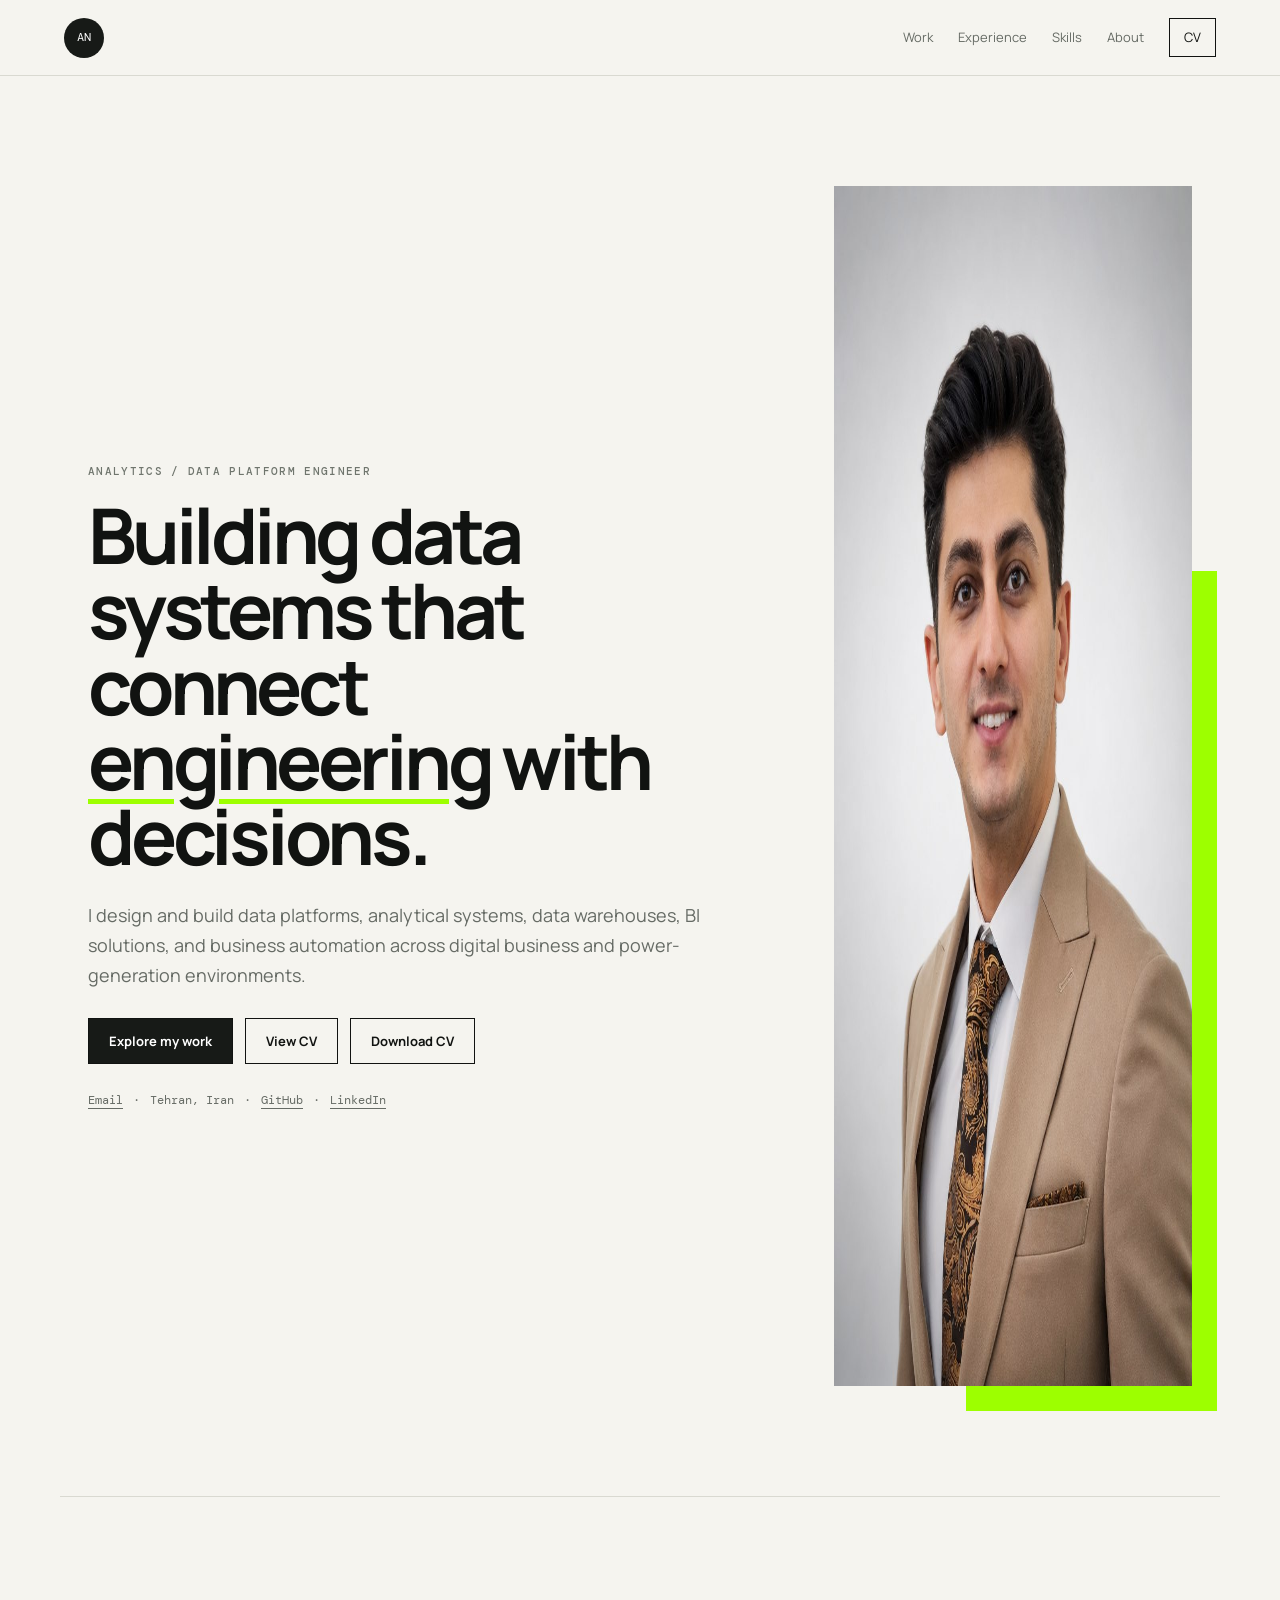
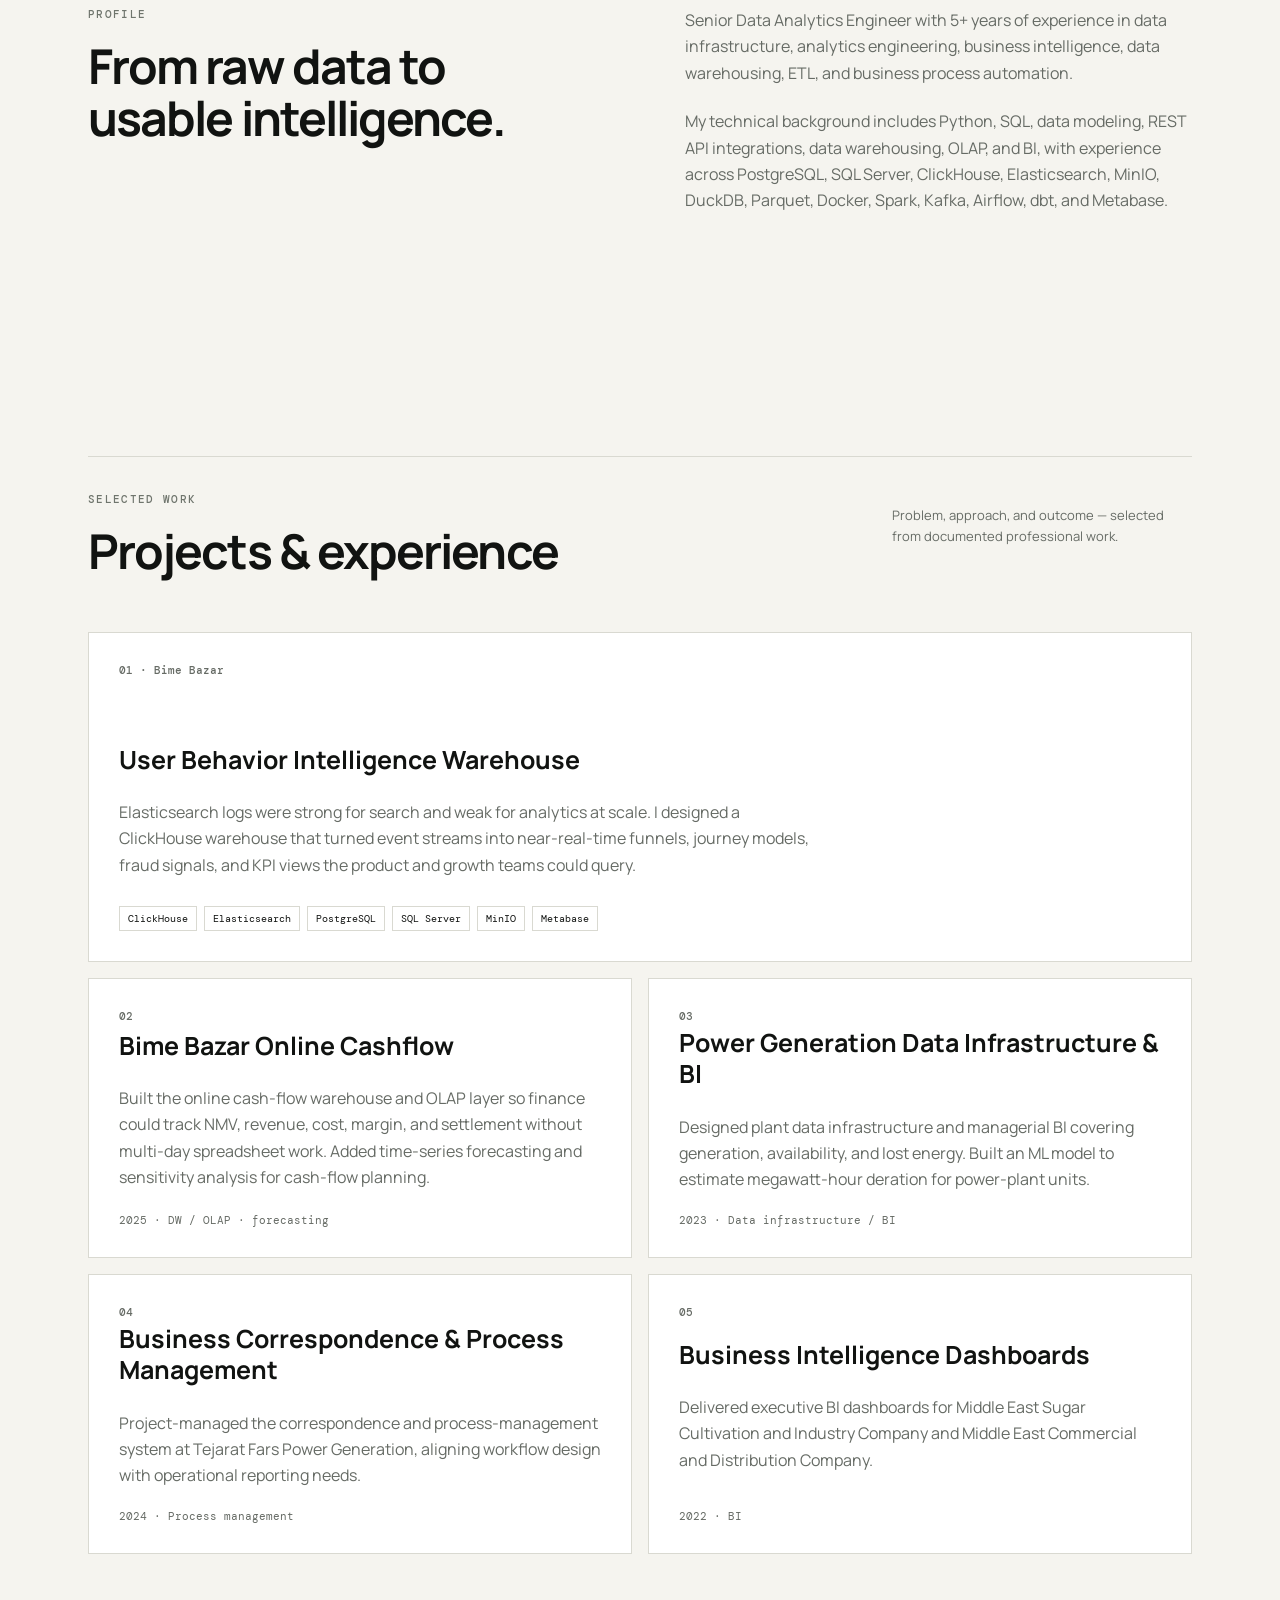
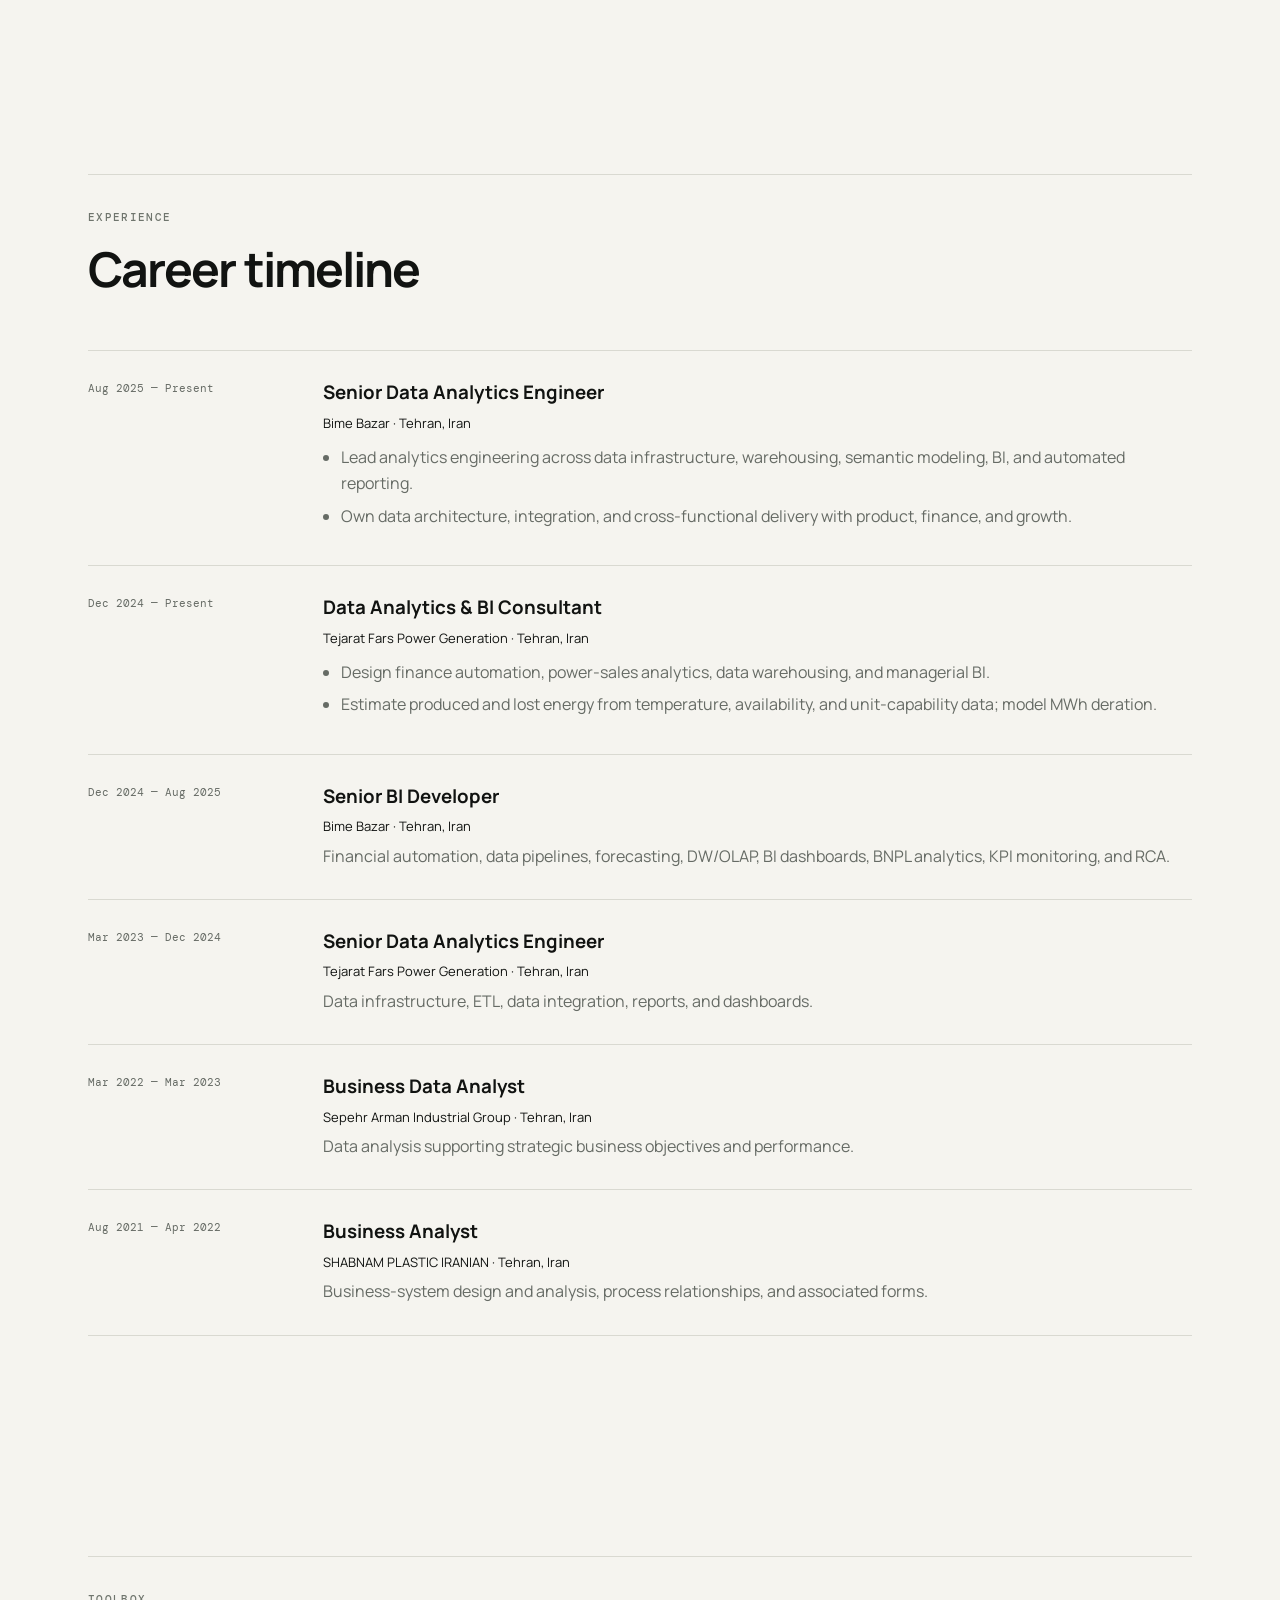
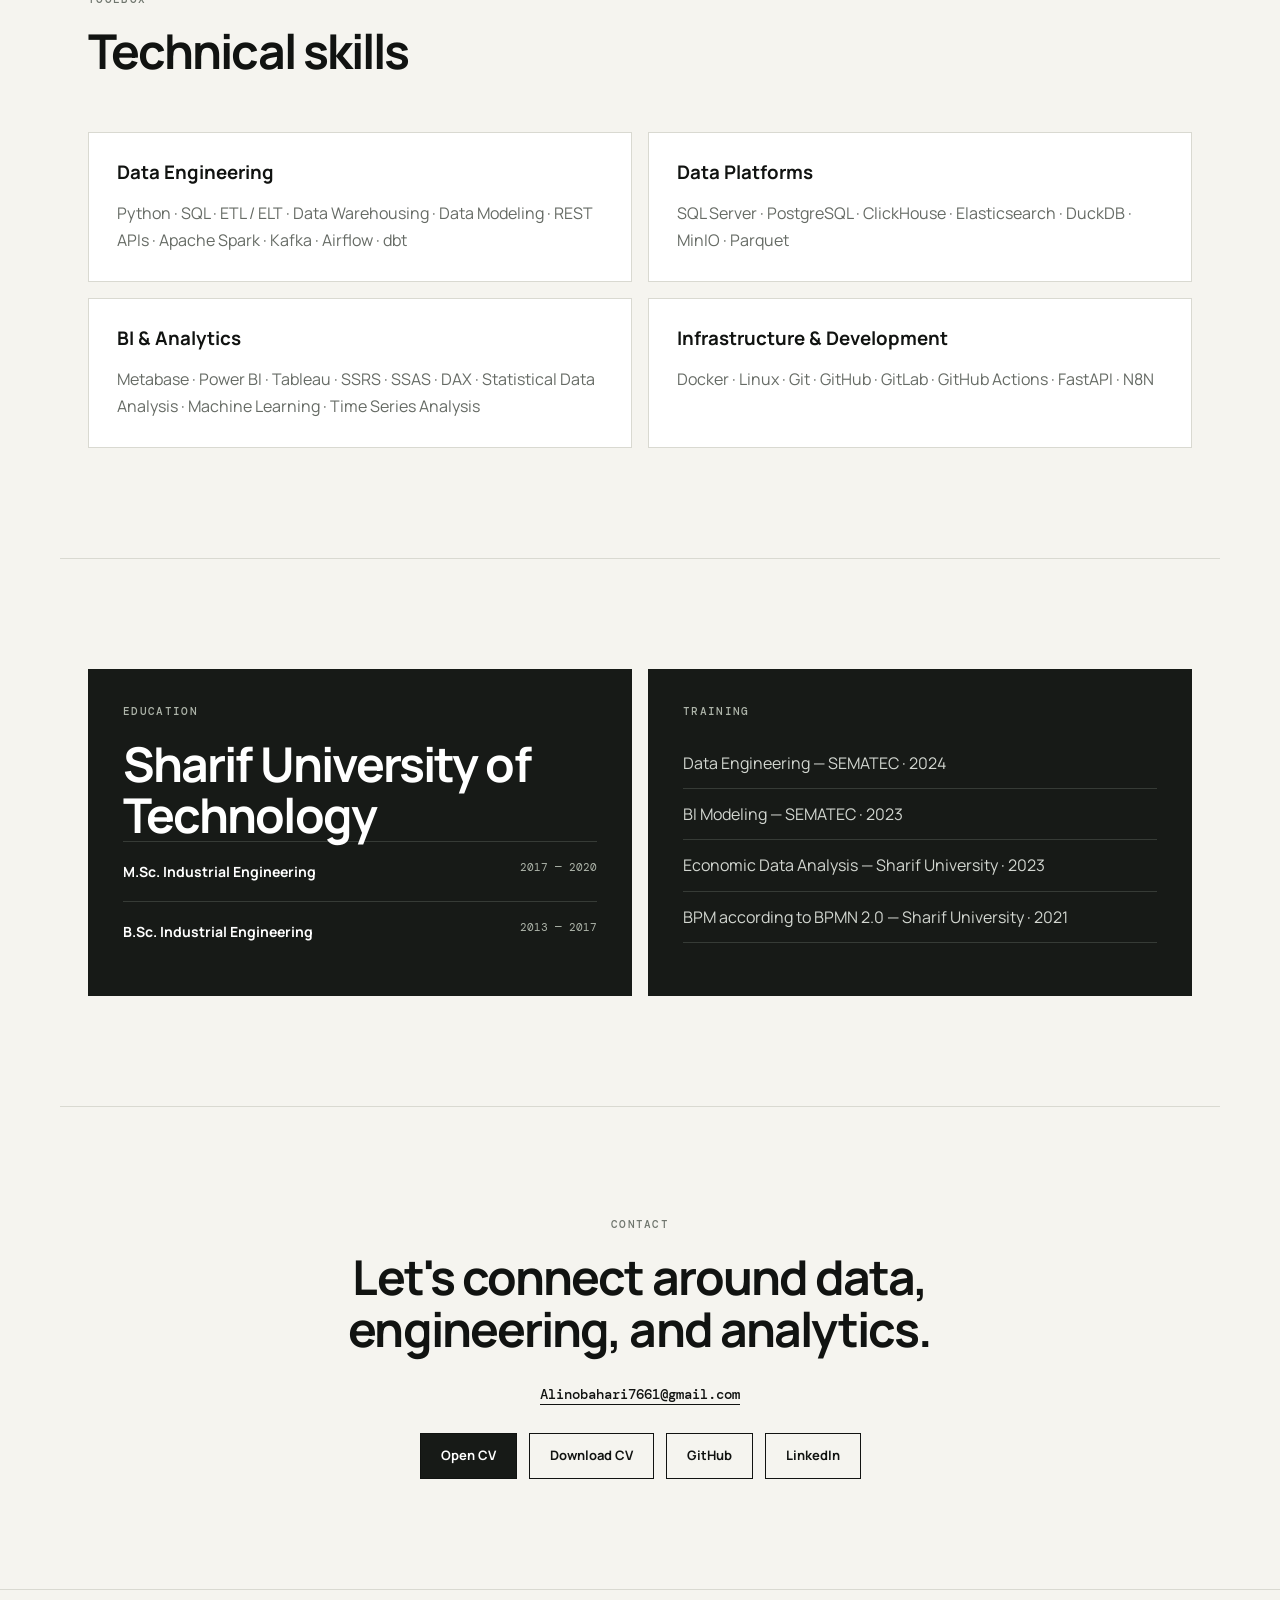
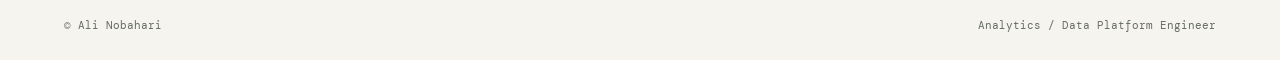
==== commit 74bff507: "Remove the informal team photo from the featured work card. Co-authored-by: Cursor <cursoragent@curs" ====
--- a/index.html
+++ b/index.html
@@ -91,22 +91,17 @@
 
       <div class="project-grid">
         <article class="project-card featured">
-          <div class="featured-media">
-            <img src="assets/bimebazar-data-team.jpg" alt="Bime Bazar data team at work" width="1400" height="900">
-          </div>
-          <div class="featured-copy">
-            <span class="project-number">01 · Bime Bazar</span>
-            <h3>User Behavior Intelligence Warehouse</h3>
-            <p>
-              Elasticsearch logs were strong for search and weak for analytics at
-              scale. I designed a ClickHouse warehouse that turned event streams
-              into near-real-time funnels, journey models, fraud signals, and KPI
-              views the product and growth teams could query.
-            </p>
-            <div class="tags">
-              <span>ClickHouse</span><span>Elasticsearch</span><span>PostgreSQL</span>
-              <span>SQL Server</span><span>MinIO</span><span>Metabase</span>
-            </div>
+          <span class="project-number">01 · Bime Bazar</span>
+          <h3>User Behavior Intelligence Warehouse</h3>
+          <p>
+            Elasticsearch logs were strong for search and weak for analytics at
+            scale. I designed a ClickHouse warehouse that turned event streams
+            into near-real-time funnels, journey models, fraud signals, and KPI
+            views the product and growth teams could query.
+          </p>
+          <div class="tags">
+            <span>ClickHouse</span><span>Elasticsearch</span><span>PostgreSQL</span>
+            <span>SQL Server</span><span>MinIO</span><span>Metabase</span>
           </div>
         </article>
 
--- a/styles.css
+++ b/styles.css
@@ -152,31 +152,7 @@
   transform: translateY(-4px);
   box-shadow: 10px 10px 0 var(--accent);
 }
-.project-card.featured {
-  grid-column: span 2;
-  min-height: 330px;
-  display: grid;
-  grid-template-columns: 1.05fr 1fr;
-  gap: 0;
-  padding: 0;
-  overflow: hidden;
-}
-.featured-media {
-  min-height: 280px;
-  background: var(--dark);
-}
-.featured-media img {
-  width: 100%;
-  height: 100%;
-  object-fit: cover;
-  display: block;
-  filter: saturate(.9);
-}
-.featured-copy {
-  padding: 30px;
-  display: flex;
-  flex-direction: column;
-}
+.project-card.featured { grid-column: span 2; min-height: 330px; }
 .project-number {
   margin-bottom: auto;
   font: 500 11px "DM Mono", monospace;
@@ -262,11 +238,7 @@
   .hero-photo-wrap { justify-self: start; width: min(75vw, 300px); }
   .intro-grid, .education { grid-template-columns: 1fr; gap: 40px; }
   .project-grid, .skill-grid { grid-template-columns: 1fr; }
-  .project-card.featured {
-    grid-column: span 1;
-    grid-template-columns: 1fr;
-  }
-  .featured-media { min-height: 200px; max-height: 220px; }
+  .project-card.featured { grid-column: span 1; }
   .section-heading { display: block; }
   .section-heading > p { margin-top: 20px; }
   .timeline article { grid-template-columns: 1fr; gap: 10px; }
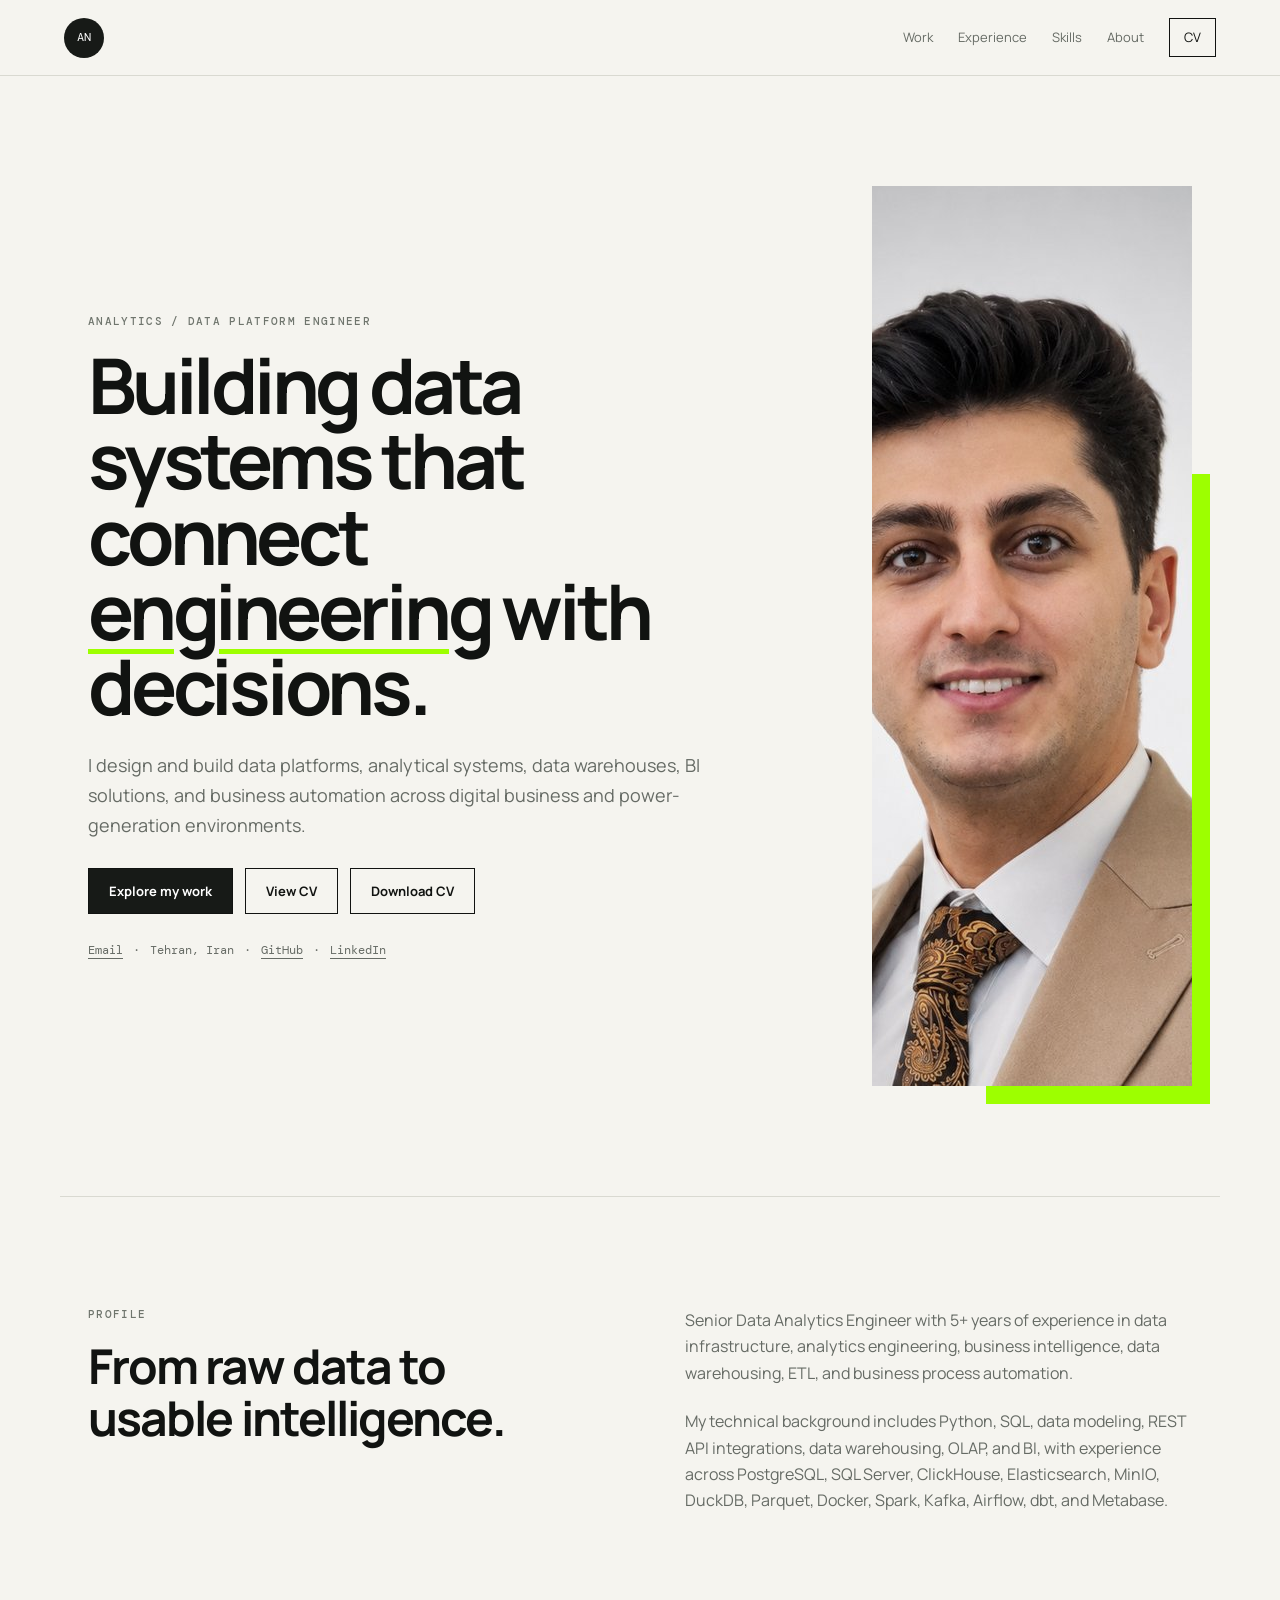
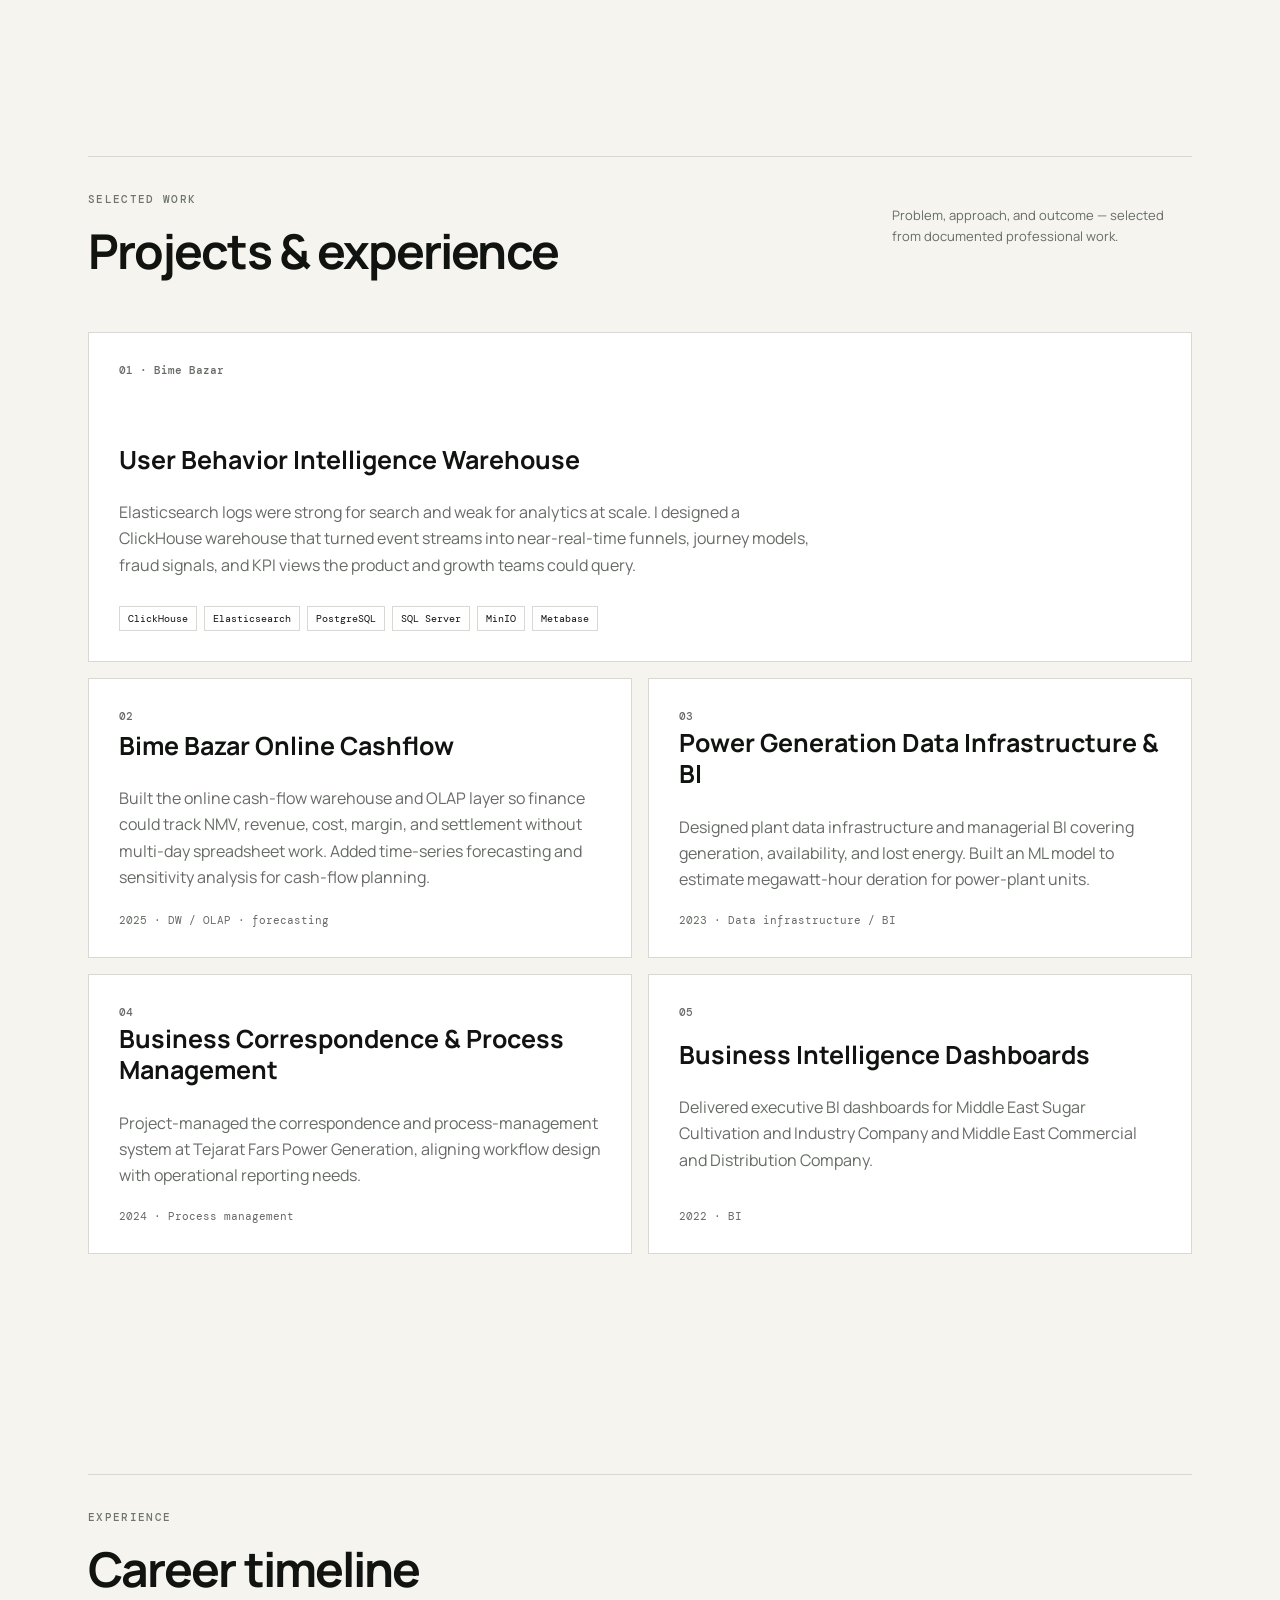
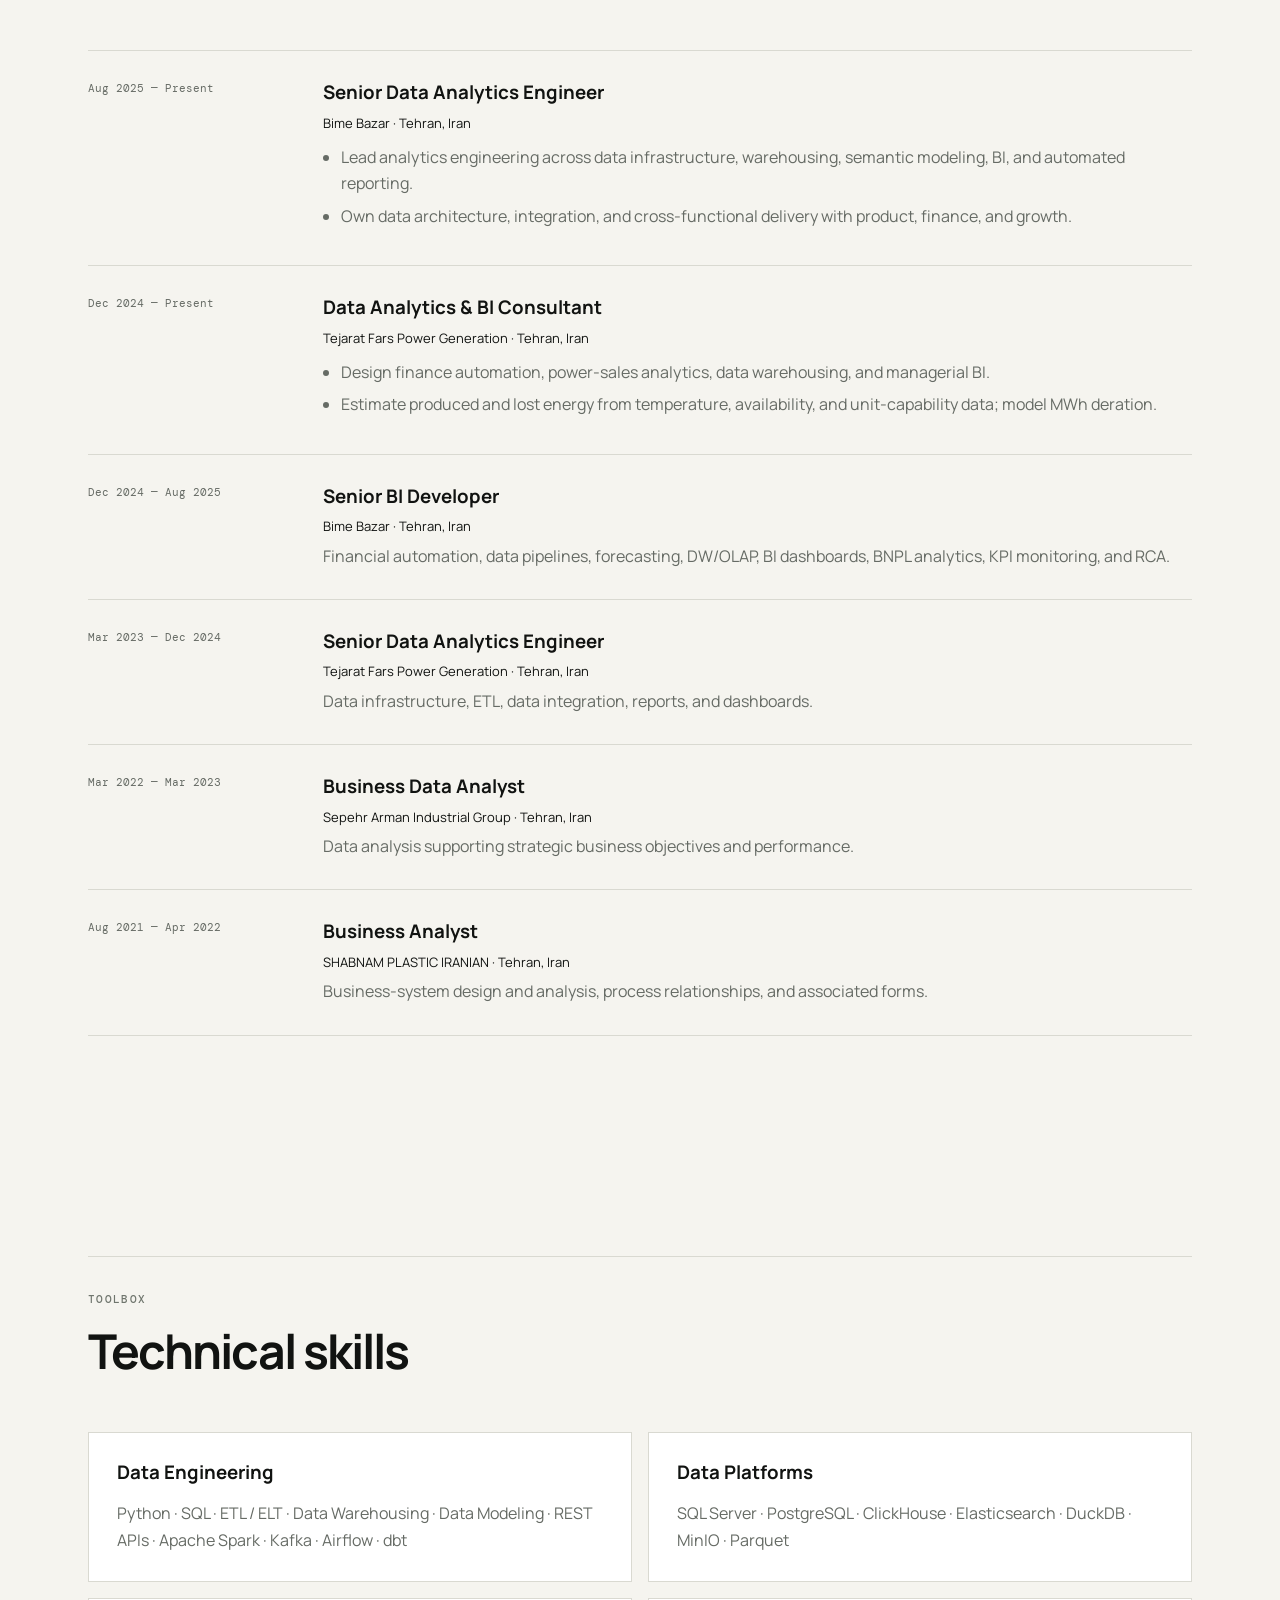
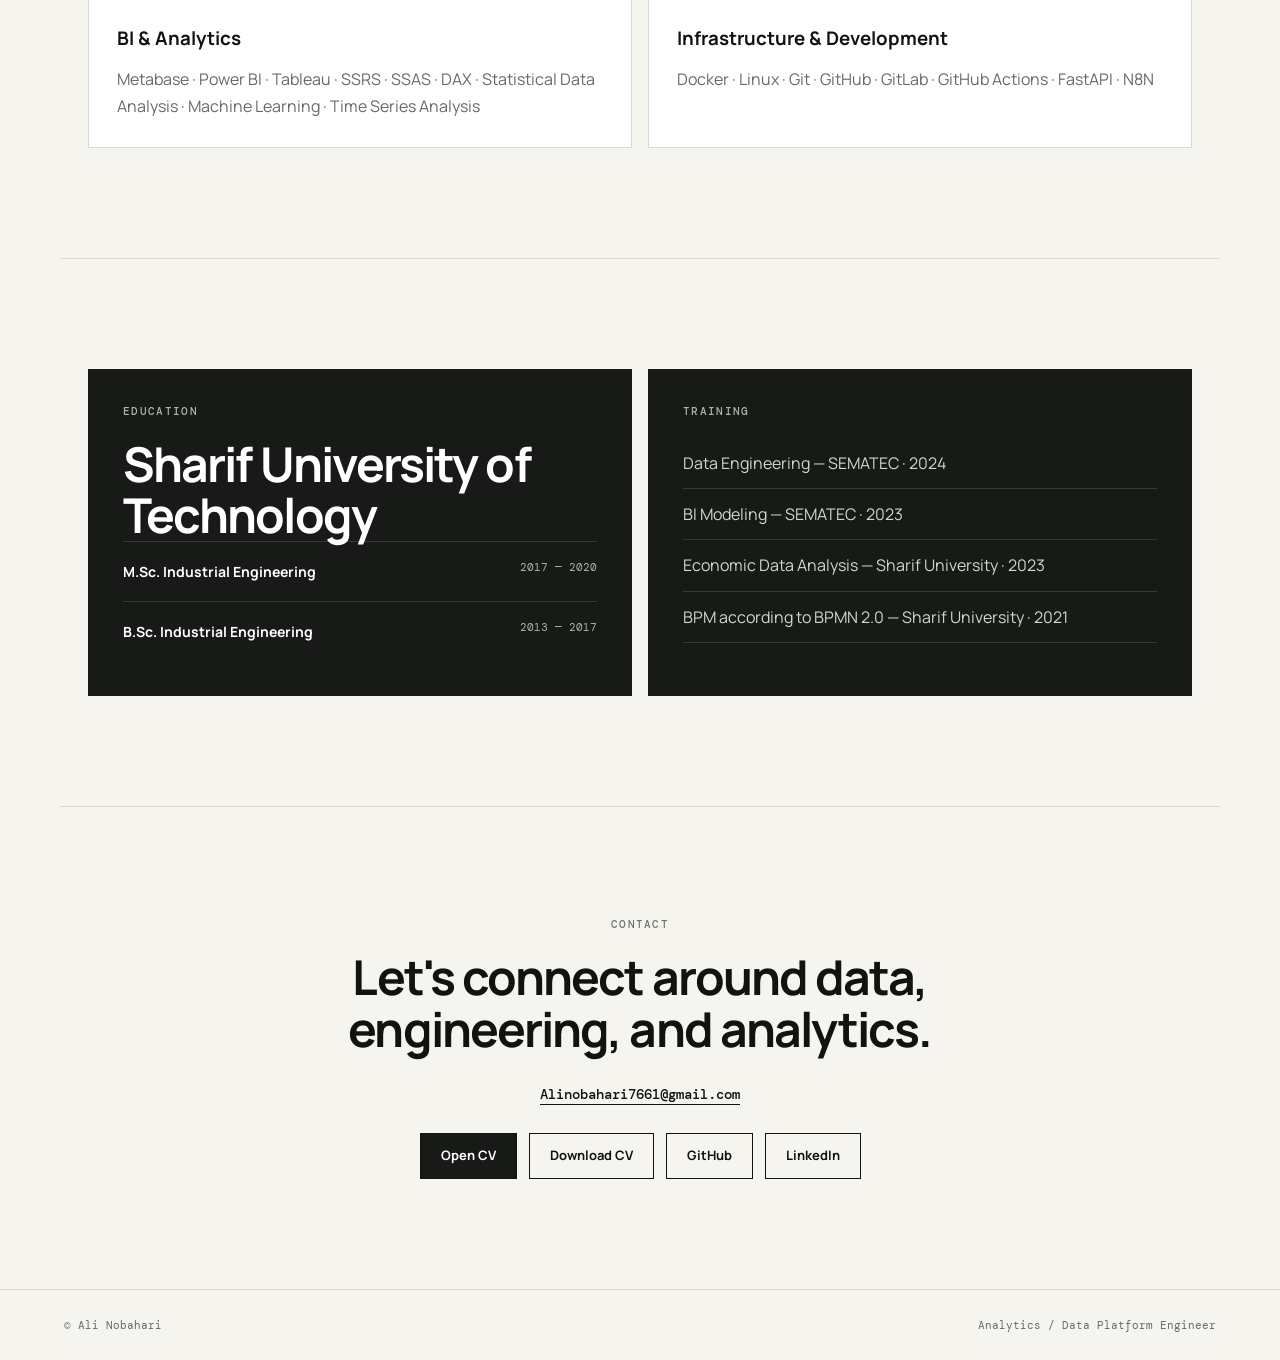
==== commit 3963cd05: "Crop the hero portrait to a square headshot so it no longer stretches tall. Co-authored-by: Cursor <" ====
--- a/index.html
+++ b/index.html
@@ -56,7 +56,7 @@
         </div>
       </div>
       <div class="hero-photo-wrap">
-        <img src="assets/profile.jpg" alt="Professional portrait of Ali Nobahari" class="hero-photo" width="900" height="1200">
+        <img src="assets/profile.jpg" alt="Professional portrait of Ali Nobahari" class="hero-photo" width="900" height="900">
       </div>
     </section>
 
--- a/styles.css
+++ b/styles.css
@@ -88,7 +88,7 @@
 }
 .hero-photo-wrap {
   justify-self: end;
-  width: min(100%, 360px);
+  width: min(100%, 320px);
   position: relative;
 }
 .hero-photo-wrap:after {
@@ -96,13 +96,16 @@
   position: absolute;
   width: 70%;
   height: 70%;
-  right: -25px;
-  bottom: -25px;
+  right: -18px;
+  bottom: -18px;
   background: var(--accent);
   z-index: -1;
 }
 .hero-photo {
   width: 100%;
+  aspect-ratio: 1 / 1;
+  object-fit: cover;
+  object-position: center top;
   display: block;
   filter: saturate(.92);
 }
@@ -235,7 +238,7 @@
   .nav nav a:not(.nav-cta) { display: none; }
   .section { padding: 75px 20px; }
   .hero { min-height: auto; grid-template-columns: 1fr; gap: 50px; }
-  .hero-photo-wrap { justify-self: start; width: min(75vw, 300px); }
+  .hero-photo-wrap { justify-self: start; width: min(70vw, 260px); }
   .intro-grid, .education { grid-template-columns: 1fr; gap: 40px; }
   .project-grid, .skill-grid { grid-template-columns: 1fr; }
   .project-card.featured { grid-column: span 1; }
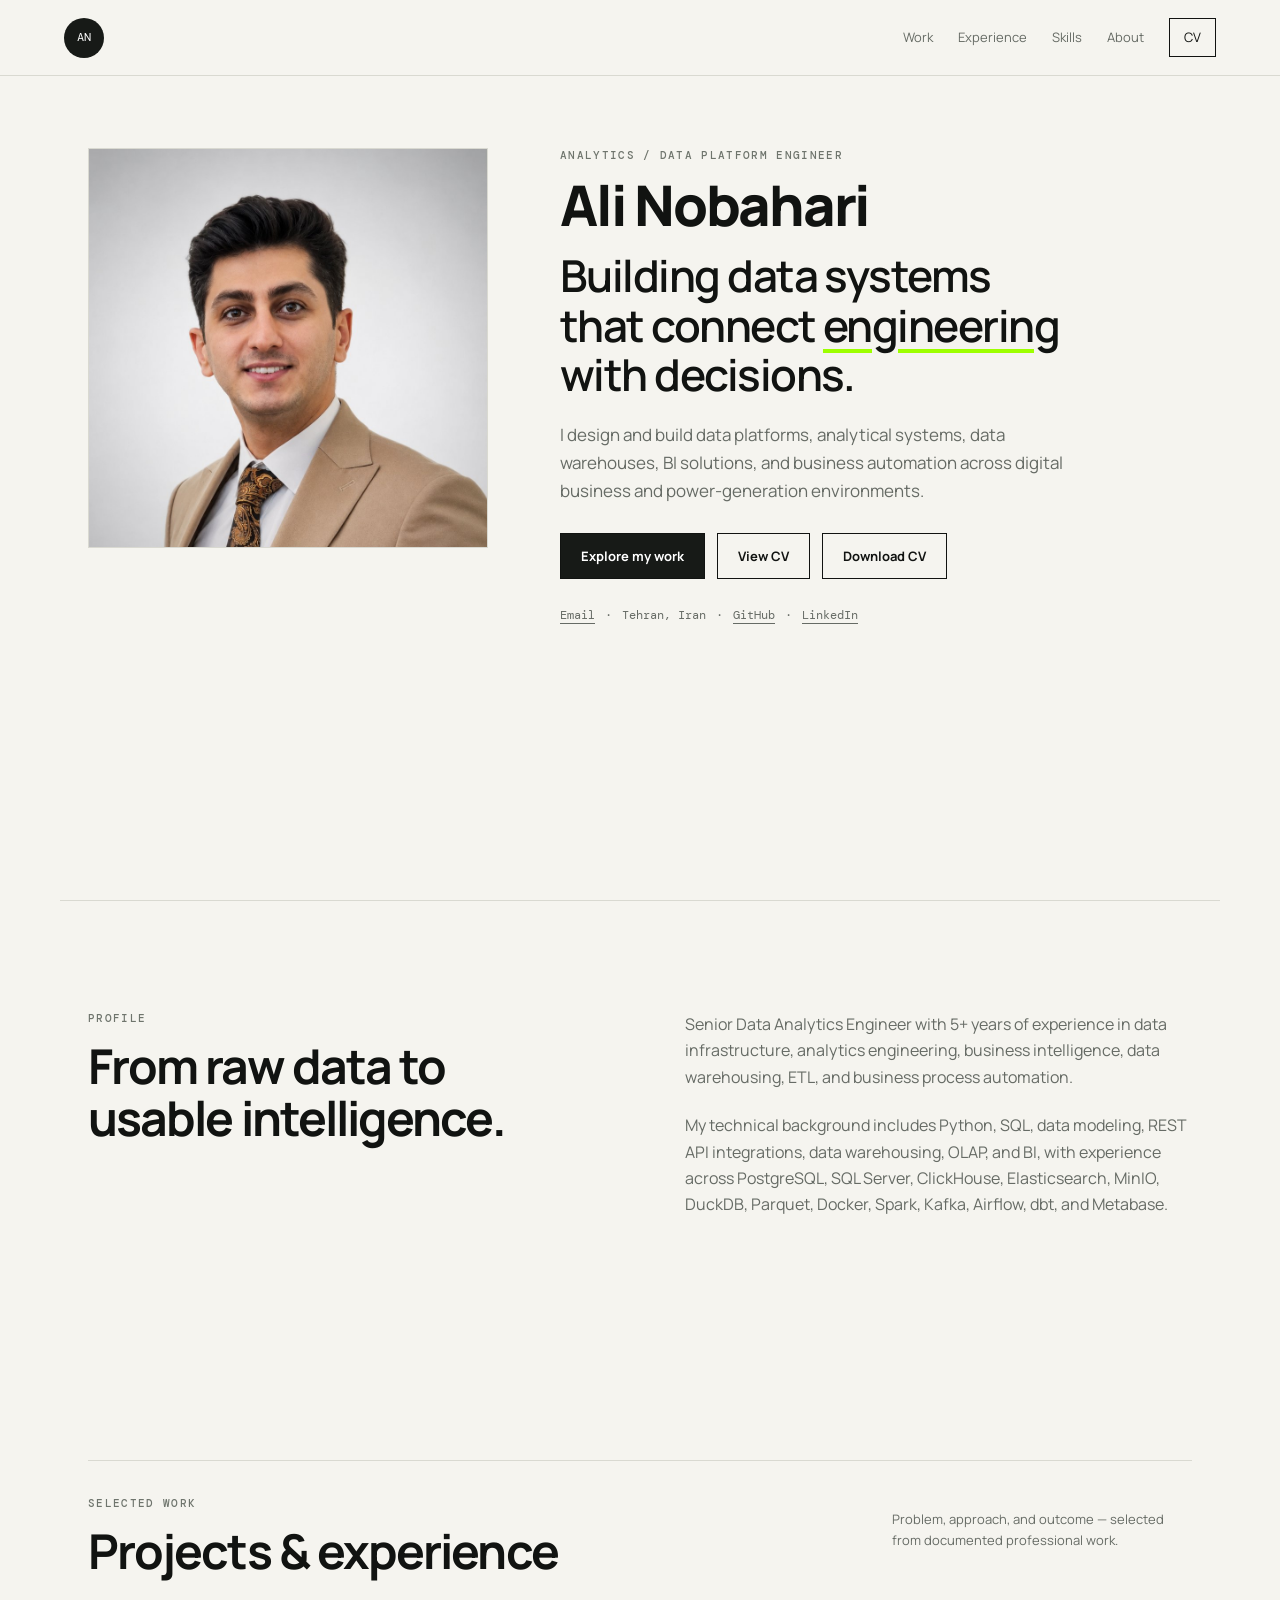
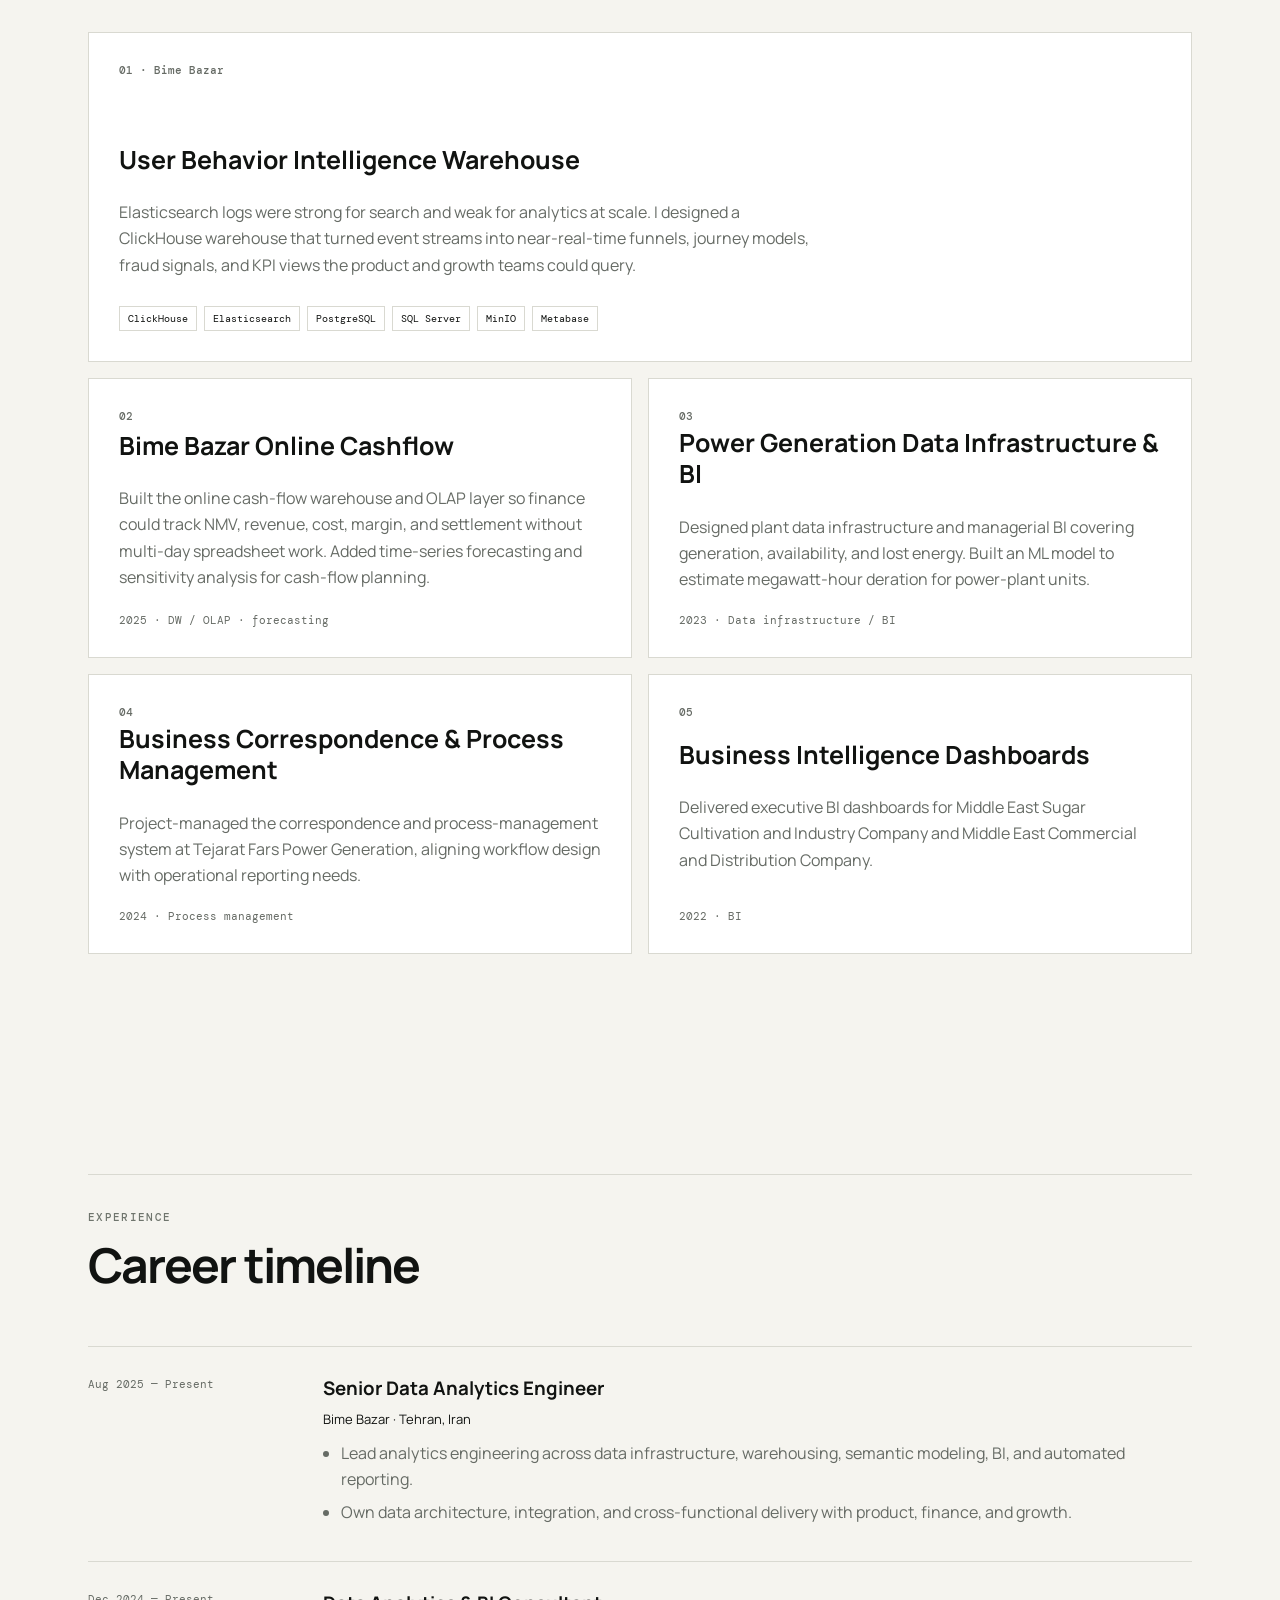
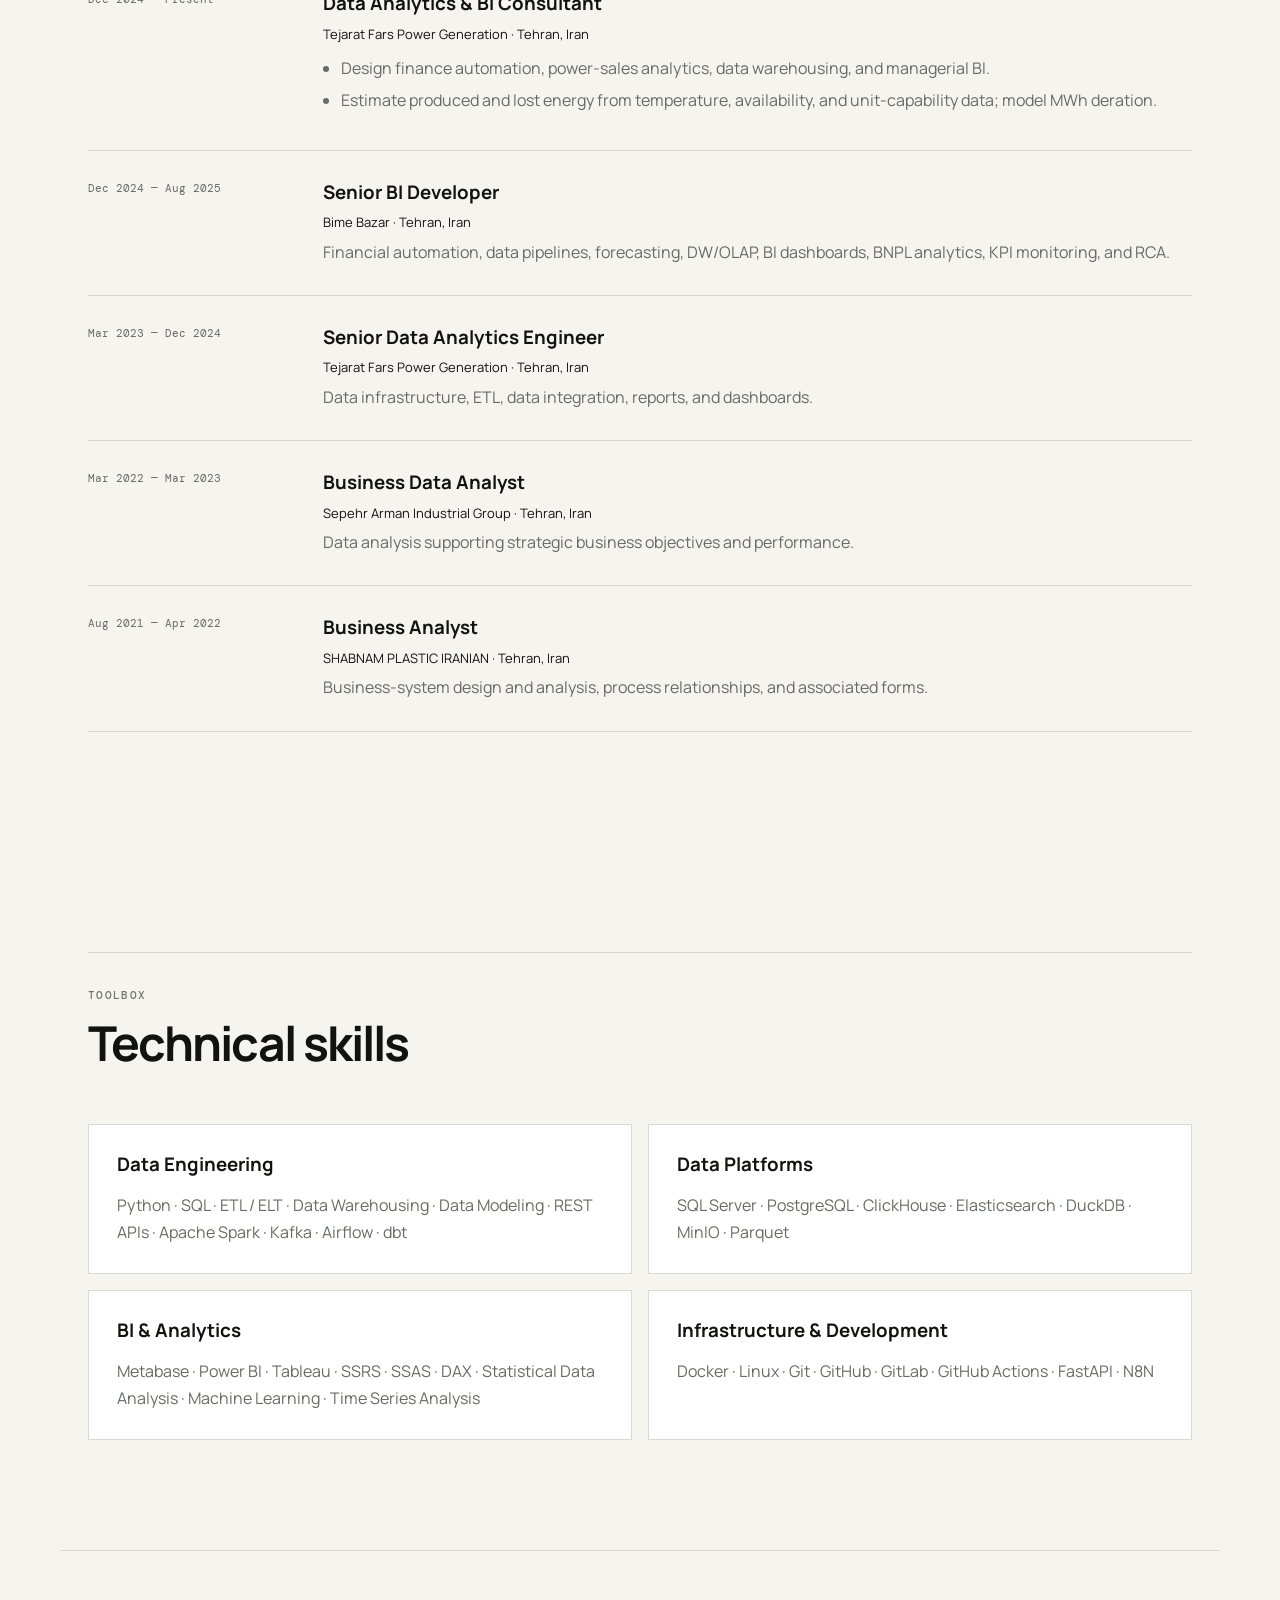
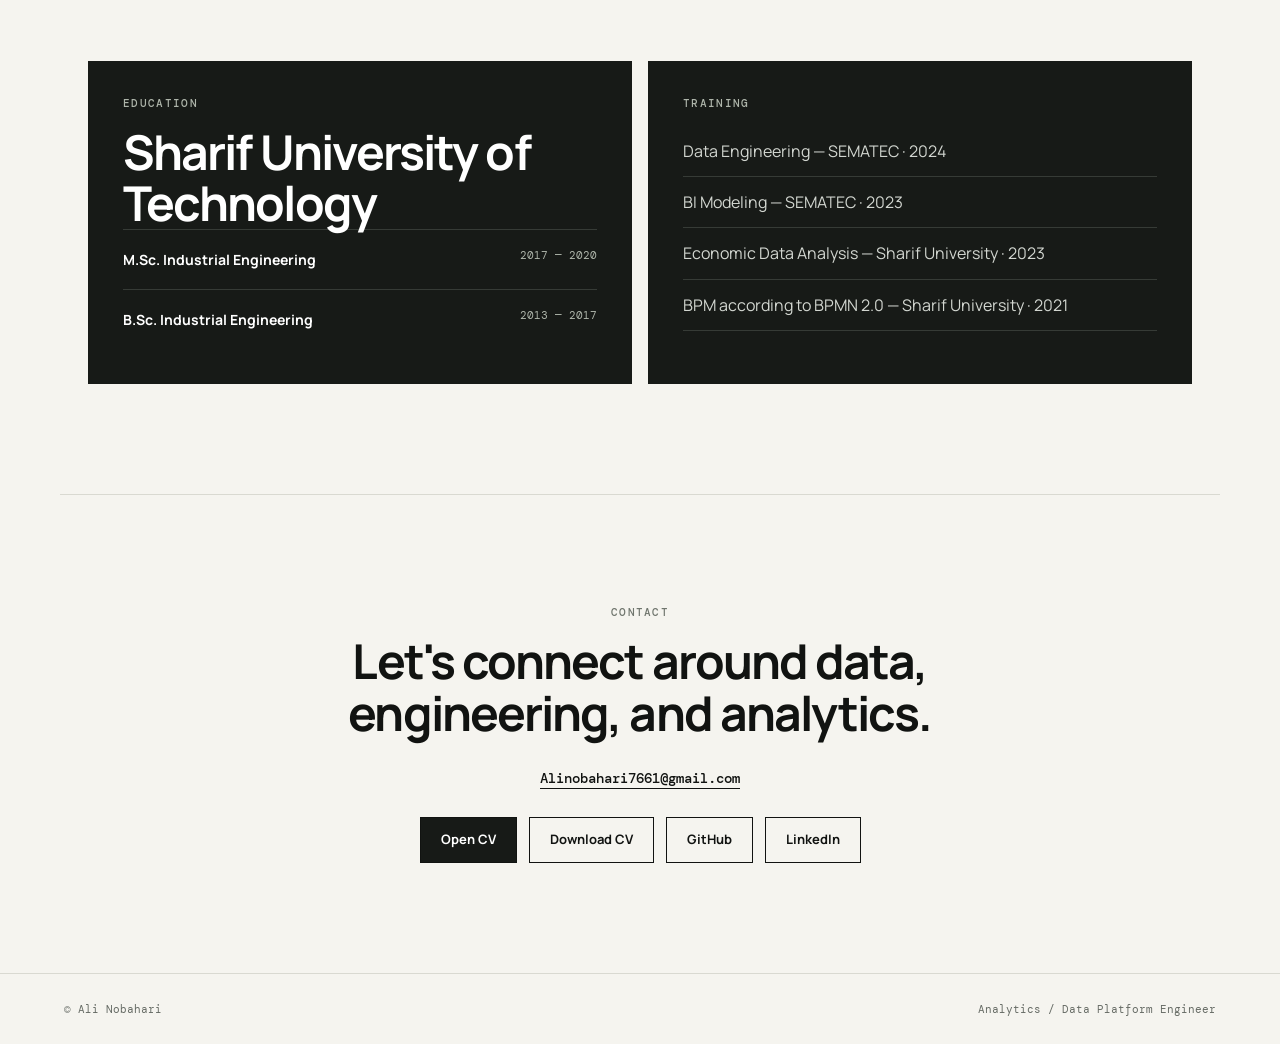
==== commit ab61a6c1: "photo-postion-changed" ====
--- a/index.html
+++ b/index.html
@@ -32,8 +32,12 @@
 
   <main id="top">
     <section class="hero section">
+      <div class="hero-photo-wrap">
+        <img src="assets/profile.jpg" alt="Professional portrait of Ali Nobahari" class="hero-photo" width="900" height="900">
+      </div>
       <div class="hero-copy">
         <p class="eyebrow">ANALYTICS / DATA PLATFORM ENGINEER</p>
+        <p class="hero-name">Ali Nobahari</p>
         <h1>Building data systems that connect <span>engineering</span> with decisions.</h1>
         <p class="lead">
           I design and build data platforms, analytical systems, data warehouses,
@@ -54,9 +58,6 @@
           <span>·</span>
           <a href="https://www.linkedin.com/in/ali-nobahari-025032a6" target="_blank" rel="noopener">LinkedIn</a>
         </div>
-      </div>
-      <div class="hero-photo-wrap">
-        <img src="assets/profile.jpg" alt="Professional portrait of Ali Nobahari" class="hero-photo" width="900" height="900">
       </div>
     </section>
 
--- a/styles.css
+++ b/styles.css
@@ -48,30 +48,40 @@
 }
 .section { max-width: var(--max); margin: 0 auto; padding: 110px 28px; }
 .hero {
-  min-height: 720px;
+  min-height: calc(100vh - 76px);
   display: grid;
-  grid-template-columns: 1.3fr .7fr;
-  gap: 80px;
-  align-items: center;
+  grid-template-columns: minmax(260px, 400px) minmax(0, 1fr);
+  gap: clamp(40px, 6vw, 72px);
+  align-items: start;
+  padding-top: 72px;
+  padding-bottom: 72px;
 }
 .eyebrow {
-  margin: 0 0 18px;
+  margin: 0 0 14px;
   color: #6f756d;
   font: 500 11px/1.4 "DM Mono", monospace;
   letter-spacing: .12em;
 }
+.hero-name {
+  margin: 0 0 18px;
+  font-size: clamp(36px, 5vw, 56px);
+  font-weight: 800;
+  line-height: 1;
+  letter-spacing: -.04em;
+}
 h1 {
-  max-width: 850px;
+  max-width: 18ch;
   margin: 0;
-  font-size: clamp(44px, 6vw, 78px);
-  line-height: .98;
-  letter-spacing: -.055em;
+  font-size: clamp(28px, 3.6vw, 44px);
+  line-height: 1.12;
+  letter-spacing: -.035em;
+  font-weight: 600;
 }
 h1 span {
   text-decoration: underline;
-  text-decoration-thickness: 5px;
+  text-decoration-thickness: 4px;
   text-decoration-color: var(--accent);
-  text-underline-offset: 9px;
+  text-underline-offset: 7px;
 }
 h2 {
   margin: 0;
@@ -81,33 +91,22 @@
 }
 h3 { margin: 0 0 8px; line-height: 1.25; }
 .lead {
-  max-width: 720px;
-  margin: 28px 0;
-  color: var(--muted);
-  font-size: 18px;
+  max-width: 540px;
+  margin: 22px 0 28px;
+  color: var(--muted);
+  font-size: 17px;
 }
 .hero-photo-wrap {
-  justify-self: end;
-  width: min(100%, 320px);
-  position: relative;
-}
-.hero-photo-wrap:after {
-  content: "";
-  position: absolute;
-  width: 70%;
-  height: 70%;
-  right: -18px;
-  bottom: -18px;
-  background: var(--accent);
-  z-index: -1;
+  width: 100%;
+  max-width: 400px;
+  border: 1px solid var(--line);
+  background: #e8e7e1;
+  line-height: 0;
 }
 .hero-photo {
   width: 100%;
-  aspect-ratio: 1 / 1;
-  object-fit: cover;
-  object-position: center top;
+  height: auto;
   display: block;
-  filter: saturate(.92);
 }
 .actions { display: flex; gap: 12px; flex-wrap: wrap; }
 .button {
@@ -237,8 +236,19 @@
   .nav { height: 64px; }
   .nav nav a:not(.nav-cta) { display: none; }
   .section { padding: 75px 20px; }
-  .hero { min-height: auto; grid-template-columns: 1fr; gap: 50px; }
-  .hero-photo-wrap { justify-self: start; width: min(70vw, 260px); }
+  .hero {
+    min-height: auto;
+    grid-template-columns: 1fr;
+    gap: 28px;
+    padding-top: 40px;
+  }
+  .hero-photo-wrap {
+    width: min(42vw, 168px);
+    justify-self: start;
+  }
+  .hero-name { margin-bottom: 10px; }
+  h1 { max-width: none; font-size: clamp(26px, 7vw, 34px); }
+  .lead { margin-top: 16px; }
   .intro-grid, .education { grid-template-columns: 1fr; gap: 40px; }
   .project-grid, .skill-grid { grid-template-columns: 1fr; }
   .project-card.featured { grid-column: span 1; }
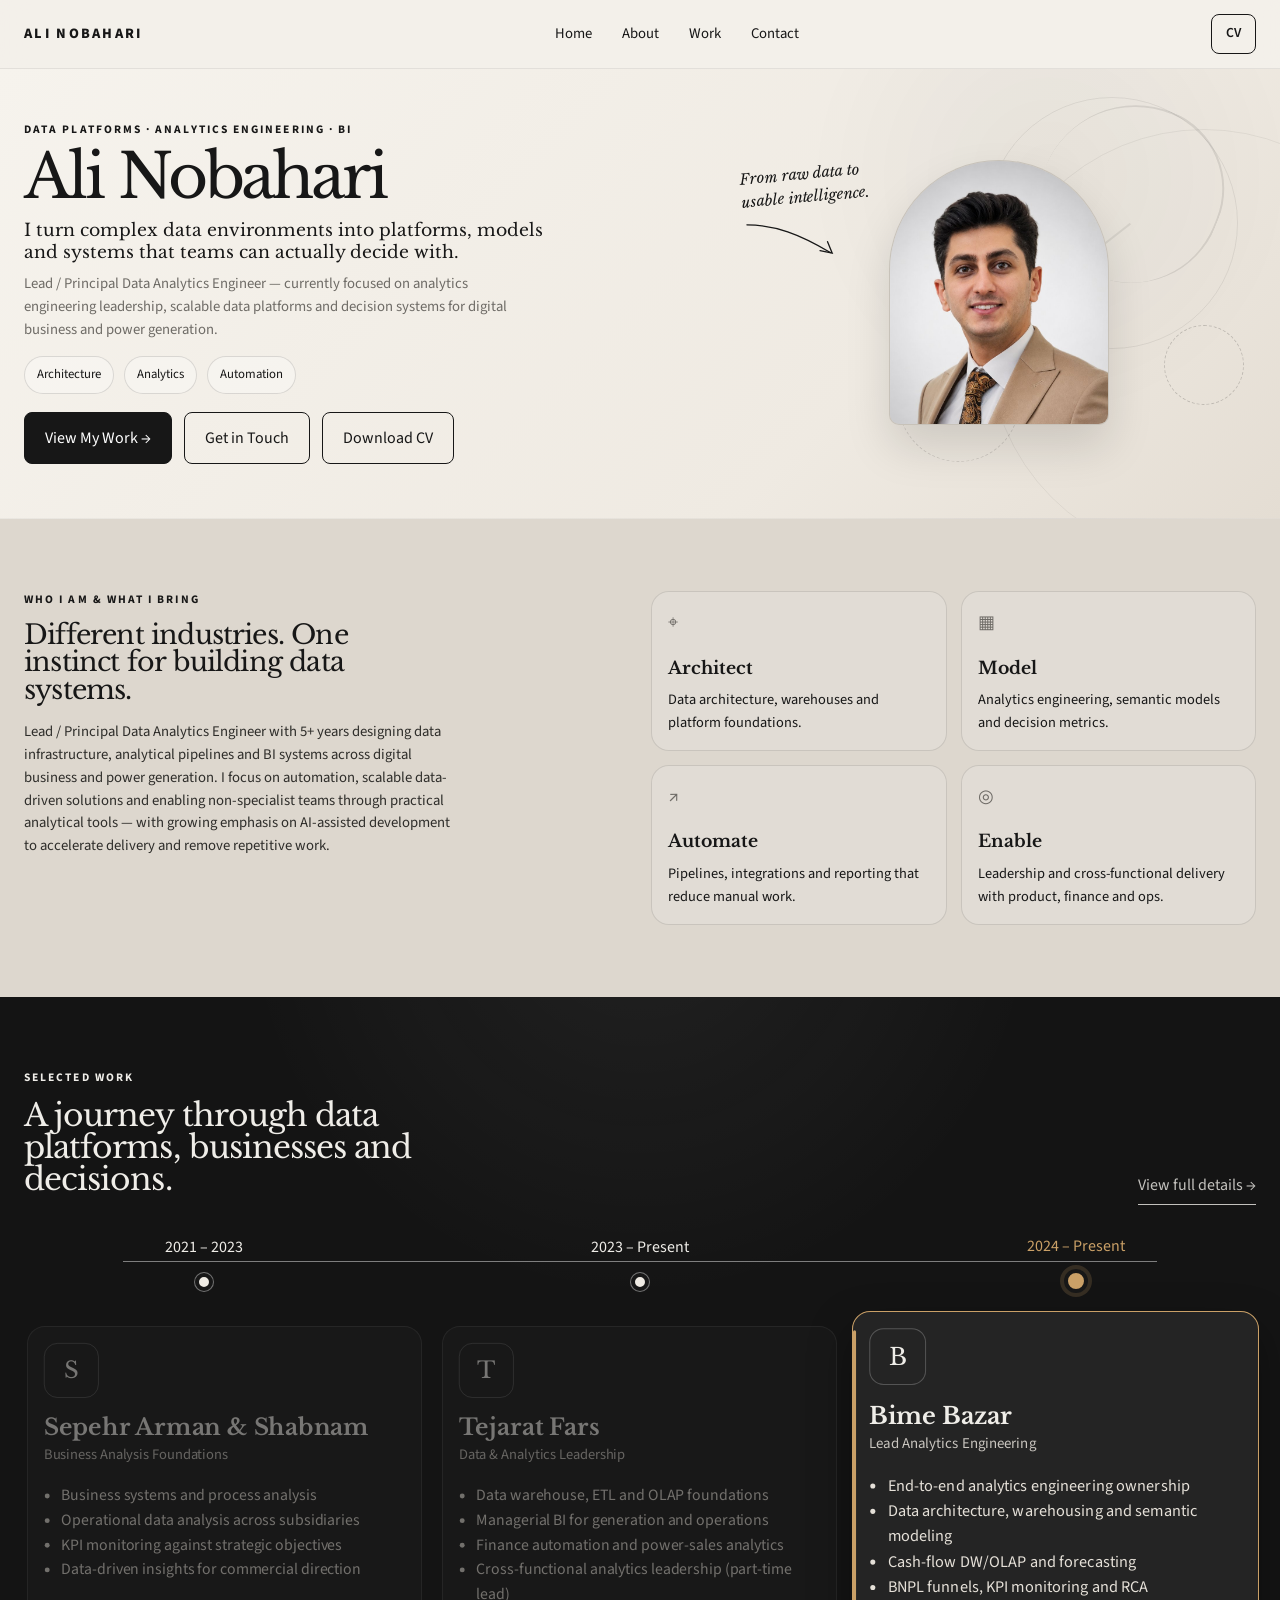
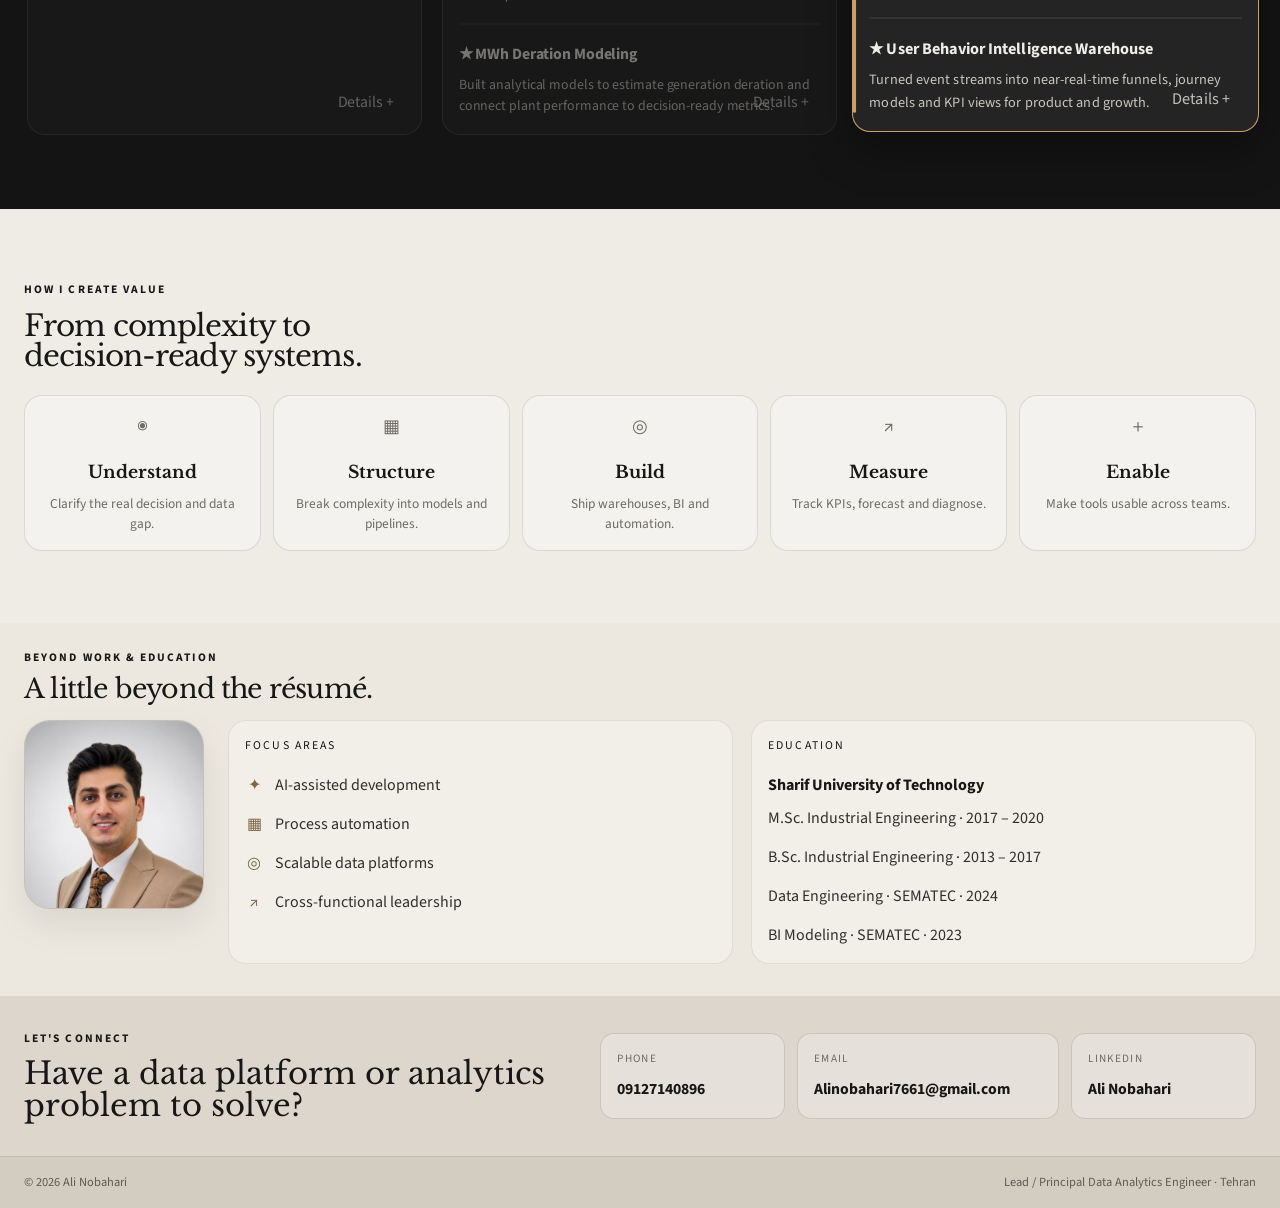
==== commit 65e503bc: "Redesign portfolio like Nima's site and sync Lead/Principal CV content. EOF  Co-authored-by: Cursor " ====
--- a/index.html
+++ b/index.html
@@ -1,291 +1,404 @@
-<!doctype html>
-<html lang="en">
+<!DOCTYPE html>
+<html lang="en" dir="ltr">
 <head>
-  <meta charset="utf-8">
-  <meta name="viewport" content="width=device-width, initial-scale=1">
-  <title>Ali Nobahari — Analytics / Data Platform Engineer</title>
-  <meta name="description" content="Ali Nobahari designs and builds data platforms, warehouses, BI systems, and automation across digital business and power-generation environments.">
-  <link rel="canonical" href="https://alinobahari7661.github.io/portfolio/">
-  <link rel="icon" href="assets/favicon.svg" type="image/svg+xml">
-  <meta property="og:type" content="website">
-  <meta property="og:title" content="Ali Nobahari — Analytics / Data Platform Engineer">
-  <meta property="og:description" content="Data platforms, warehouses, BI, and automation — from raw data to usable intelligence.">
-  <meta property="og:url" content="https://alinobahari7661.github.io/portfolio/">
-  <meta property="og:image" content="https://alinobahari7661.github.io/portfolio/assets/og-image.jpg">
-  <meta name="twitter:card" content="summary_large_image">
-  <meta name="twitter:title" content="Ali Nobahari — Analytics / Data Platform Engineer">
-  <meta name="twitter:description" content="Data platforms, warehouses, BI, and automation — from raw data to usable intelligence.">
-  <meta name="twitter:image" content="https://alinobahari7661.github.io/portfolio/assets/og-image.jpg">
-  <link rel="stylesheet" href="styles.css">
+  <meta charset="UTF-8" />
+  <meta name="viewport" content="width=device-width, initial-scale=1.0" />
+  <title>Ali Nobahari | Lead / Principal Data Analytics Engineer</title>
+  <meta name="description" content="Ali Nobahari — Lead/Principal Data Analytics Engineer. Data platforms, analytics engineering, BI, and automation across digital business and power generation." />
+  <meta name="theme-color" content="#f3f0ea" />
+  <meta name="color-scheme" content="light" />
+  <link rel="canonical" href="https://alinobahari7661.github.io/portfolio/" />
+  <link rel="icon" href="assets/favicon.svg" type="image/svg+xml" />
+  <meta property="og:type" content="website" />
+  <meta property="og:title" content="Ali Nobahari | Lead / Principal Data Analytics Engineer" />
+  <meta property="og:description" content="Data platforms, analytics engineering, BI, and automation — from raw data to usable intelligence." />
+  <meta property="og:url" content="https://alinobahari7661.github.io/portfolio/" />
+  <meta property="og:image" content="https://alinobahari7661.github.io/portfolio/assets/og-image.jpg" />
+  <meta name="twitter:card" content="summary_large_image" />
+  <meta name="twitter:title" content="Ali Nobahari | Lead / Principal Data Analytics Engineer" />
+  <meta name="twitter:description" content="Data platforms, analytics engineering, BI, and automation — from raw data to usable intelligence." />
+  <meta name="twitter:image" content="https://alinobahari7661.github.io/portfolio/assets/og-image.jpg" />
+  <meta http-equiv="Cache-Control" content="no-cache, no-store, must-revalidate" />
+  <link rel="stylesheet" href="styles.css?v=20261030" />
 </head>
 <body>
-  <header class="nav">
-    <a class="brand" href="#top">AN</a>
-    <nav>
+<header>
+  <div class="wrap nav">
+    <a class="brand" href="#home">ALI NOBAHARI</a>
+    <nav class="nav-middle">
+      <a href="#home">Home</a>
+      <a href="#about">About</a>
       <a href="#work">Work</a>
-      <a href="#experience">Experience</a>
-      <a href="#skills">Skills</a>
-      <a href="#about">About</a>
-      <a class="nav-cta" href="cv.html">CV</a>
+      <a href="#contact">Contact</a>
     </nav>
-  </header>
-
-  <main id="top">
-    <section class="hero section">
-      <div class="hero-photo-wrap">
-        <img src="assets/profile.jpg" alt="Professional portrait of Ali Nobahari" class="hero-photo" width="900" height="900">
-      </div>
-      <div class="hero-copy">
-        <p class="eyebrow">ANALYTICS / DATA PLATFORM ENGINEER</p>
-        <p class="hero-name">Ali Nobahari</p>
-        <h1>Building data systems that connect <span>engineering</span> with decisions.</h1>
-        <p class="lead">
-          I design and build data platforms, analytical systems, data warehouses,
-          BI solutions, and business automation across digital business and
-          power-generation environments.
+    <a class="nav-cta" href="cv.html">CV</a>
+  </div>
+</header>
+
+<main>
+  <section id="home" class="hero">
+    <div class="hero-bg-image" aria-hidden="true"><div class="hero-drawing-line" aria-hidden="true"></div></div>
+    <div class="wrap hero-grid">
+      <div class="hero-copy-wrap">
+        <div class="eyebrow">Data Platforms · Analytics Engineering · BI</div>
+        <h1>Ali Nobahari</h1>
+        <div class="hero-copy">I turn complex data environments into platforms, models and systems that teams can actually decide with.</div>
+        <div class="hero-support">Lead / Principal Data Analytics Engineer — currently focused on analytics engineering leadership, scalable data platforms and decision systems for digital business and power generation.</div>
+        <div class="hero-meta">
+          <span class="meta-pill">Architecture</span>
+          <span class="meta-pill">Analytics</span>
+          <span class="meta-pill">Automation</span>
+        </div>
+        <div class="hero-actions">
+          <a href="#work" class="btn primary">View My Work →</a>
+          <a href="#contact" class="btn">Get in Touch</a>
+          <a href="assets/ali-nobahari-cv.pdf" class="btn" download>Download CV</a>
+        </div>
+      </div>
+
+      <div class="hero-visual">
+        <div class="doodle">
+          <span>From raw data to usable intelligence.</span>
+          <svg viewBox="0 0 120 60" fill="none" aria-hidden="true">
+            <path d="M4 5 C35 8 60 20 92 43" stroke="currentColor" stroke-width="1.4" stroke-linecap="round" />
+            <path d="M81 40 L94 44 L90 31" stroke="currentColor" stroke-width="1.4" stroke-linecap="round" />
+          </svg>
+        </div>
+        <div class="hero-sketch" aria-hidden="true"></div>
+        <div class="portrait">
+          <img src="assets/profile.jpg?v=20261030" alt="Ali Nobahari" width="440" height="530" />
+        </div>
+      </div>
+    </div>
+  </section>
+
+  <section id="about" class="section about">
+    <div class="wrap about-grid">
+      <div class="about-text reveal">
+        <div class="eyebrow">Who I Am &amp; What I Bring</div>
+        <h2 class="section-title">Different industries. One instinct for building data systems.</h2>
+        <p>
+          Lead / Principal Data Analytics Engineer with 5+ years designing data infrastructure,
+          analytical pipelines and BI systems across digital business and power generation.
+          I focus on automation, scalable data-driven solutions and enabling non-specialist teams
+          through practical analytical tools — with growing emphasis on AI-assisted development
+          to accelerate delivery and remove repetitive work.
         </p>
-        <div class="actions">
-          <a class="button primary" href="#work">Explore my work</a>
-          <a class="button secondary" href="cv.html">View CV</a>
-          <a class="button secondary" href="assets/ali-nobahari-cv.pdf" download>Download CV</a>
-        </div>
-        <div class="links">
-          <a href="mailto:Alinobahari7661@gmail.com">Email</a>
-          <span>·</span>
-          <span>Tehran, Iran</span>
-          <span>·</span>
-          <a href="https://github.com/alinobahari7661" target="_blank" rel="noopener">GitHub</a>
-          <span>·</span>
-          <a href="https://www.linkedin.com/in/ali-nobahari-025032a6" target="_blank" rel="noopener">LinkedIn</a>
-        </div>
-      </div>
-    </section>
-
-    <section class="section intro-grid" id="about">
+      </div>
+
+      <div class="capability-grid interactive-group reveal">
+        <article class="cap-card" tabindex="0">
+          <div class="icon">⌖</div>
+          <h3>Architect</h3>
+          <p>Data architecture, warehouses and platform foundations.</p>
+        </article>
+        <article class="cap-card" tabindex="0">
+          <div class="icon">▦</div>
+          <h3>Model</h3>
+          <p>Analytics engineering, semantic models and decision metrics.</p>
+        </article>
+        <article class="cap-card" tabindex="0">
+          <div class="icon">↗</div>
+          <h3>Automate</h3>
+          <p>Pipelines, integrations and reporting that reduce manual work.</p>
+        </article>
+        <article class="cap-card" tabindex="0">
+          <div class="icon">◎</div>
+          <h3>Enable</h3>
+          <p>Leadership and cross-functional delivery with product, finance and ops.</p>
+        </article>
+      </div>
+    </div>
+  </section>
+
+  <section id="work" class="section work">
+    <div class="wrap">
+      <div class="work-heading reveal">
+        <div>
+          <div class="eyebrow">Selected Work</div>
+          <h2 class="section-title">A journey through data platforms, businesses and decisions.</h2>
+        </div>
+        <button id="viewCurrentDetails" class="details-link" type="button">View full details →</button>
+      </div>
+
+      <div class="timeline-nav reveal">
+        <button class="timeline-point" type="button" data-work="early"><span>2021 – 2023</span><span class="dot"></span></button>
+        <button class="timeline-point" type="button" data-work="tejarat"><span>2023 – Present</span><span class="dot"></span></button>
+        <button class="timeline-point active" type="button" data-work="bime"><span>2024 – Present</span><span class="dot"></span></button>
+      </div>
+
+      <div class="work-cards has-active reveal">
+        <article class="work-card" data-work="early" tabindex="0">
+          <div class="company-mark">S</div>
+          <h3>Sepehr Arman &amp; Shabnam</h3>
+          <div class="role">Business Analysis Foundations</div>
+          <ul>
+            <li>Business systems and process analysis</li>
+            <li>Operational data analysis across subsidiaries</li>
+            <li>KPI monitoring against strategic objectives</li>
+            <li>Data-driven insights for commercial direction</li>
+          </ul>
+          <button class="card-details" type="button" data-details="early">Details +</button>
+        </article>
+
+        <article class="work-card" data-work="tejarat" tabindex="0">
+          <div class="company-mark">T</div>
+          <h3>Tejarat Fars</h3>
+          <div class="role">Data &amp; Analytics Leadership</div>
+          <ul>
+            <li>Data warehouse, ETL and OLAP foundations</li>
+            <li>Managerial BI for generation and operations</li>
+            <li>Finance automation and power-sales analytics</li>
+            <li>Cross-functional analytics leadership (part-time lead)</li>
+          </ul>
+          <div class="achievement">
+            <strong>★ MWh Deration Modeling</strong>
+            <p>Built analytical models to estimate generation deration and connect plant performance to decision-ready metrics.</p>
+          </div>
+          <button class="card-details" type="button" data-details="tejarat">Details +</button>
+        </article>
+
+        <article class="work-card active" data-work="bime" tabindex="0">
+          <div class="company-mark">B</div>
+          <h3>Bime Bazar</h3>
+          <div class="role">Lead Analytics Engineering</div>
+          <ul>
+            <li>End-to-end analytics engineering ownership</li>
+            <li>Data architecture, warehousing and semantic modeling</li>
+            <li>Cash-flow DW/OLAP and forecasting</li>
+            <li>BNPL funnels, KPI monitoring and RCA</li>
+          </ul>
+          <div class="achievement">
+            <strong>★ User Behavior Intelligence Warehouse</strong>
+            <p>Turned event streams into near-real-time funnels, journey models and KPI views for product and growth.</p>
+          </div>
+          <button class="card-details" type="button" data-details="bime">Details +</button>
+        </article>
+      </div>
+    </div>
+  </section>
+
+  <section class="section value">
+    <div class="wrap">
+      <div class="eyebrow reveal">How I Create Value</div>
+      <h2 class="section-title reveal">From complexity to decision-ready systems.</h2>
+      <div class="value-grid interactive-group reveal">
+        <article class="value-card" tabindex="0">
+          <div class="icon">◉</div>
+          <h3>Understand</h3>
+          <p>Clarify the real decision and data gap.</p>
+        </article>
+        <article class="value-card" tabindex="0">
+          <div class="icon">▦</div>
+          <h3>Structure</h3>
+          <p>Break complexity into models and pipelines.</p>
+        </article>
+        <article class="value-card" tabindex="0">
+          <div class="icon">◎</div>
+          <h3>Build</h3>
+          <p>Ship warehouses, BI and automation.</p>
+        </article>
+        <article class="value-card" tabindex="0">
+          <div class="icon">↗</div>
+          <h3>Measure</h3>
+          <p>Track KPIs, forecast and diagnose.</p>
+        </article>
+        <article class="value-card" tabindex="0">
+          <div class="icon">＋</div>
+          <h3>Enable</h3>
+          <p>Make tools usable across teams.</p>
+        </article>
+      </div>
+    </div>
+  </section>
+
+  <section class="personal">
+    <div class="wrap">
+      <div class="eyebrow reveal">Beyond Work &amp; Education</div>
+      <h2 class="section-title reveal">A little beyond the résumé.</h2>
+    </div>
+    <div class="wrap personal-shell">
+      <div class="personal-photo reveal">
+        <img src="assets/profile.jpg?v=20261030" alt="Ali Nobahari" width="360" height="380" />
+      </div>
+      <div class="personal-info reveal">
+        <div class="mini-block">
+          <div class="mini-heading">Focus Areas</div>
+          <div class="interest-list">
+            <div class="interest"><span>✦</span><span>AI-assisted development</span></div>
+            <div class="interest"><span>▦</span><span>Process automation</span></div>
+            <div class="interest"><span>◎</span><span>Scalable data platforms</span></div>
+            <div class="interest"><span>↗</span><span>Cross-functional leadership</span></div>
+          </div>
+        </div>
+        <div class="mini-block">
+          <div class="mini-heading">Education</div>
+          <strong>Sharif University of Technology</strong>
+          <div class="education-list" style="margin-top: 8px;">
+            <span>M.Sc. Industrial Engineering · 2017 – 2020</span>
+            <span>B.Sc. Industrial Engineering · 2013 – 2017</span>
+            <span>Data Engineering · SEMATEC · 2024</span>
+            <span>BI Modeling · SEMATEC · 2023</span>
+          </div>
+        </div>
+      </div>
+    </div>
+  </section>
+
+  <section id="contact" class="contact">
+    <div class="wrap contact-grid">
       <div>
-        <p class="eyebrow">PROFILE</p>
-        <h2>From raw data to usable intelligence.</h2>
-      </div>
-      <div class="body-copy">
-        <p>
-          Senior Data Analytics Engineer with 5+ years of experience in data
-          infrastructure, analytics engineering, business intelligence, data
-          warehousing, ETL, and business process automation.
-        </p>
-        <p>
-          My technical background includes Python, SQL, data modeling, REST API
-          integrations, data warehousing, OLAP, and BI, with experience across
-          PostgreSQL, SQL Server, ClickHouse, Elasticsearch, MinIO, DuckDB,
-          Parquet, Docker, Spark, Kafka, Airflow, dbt, and Metabase.
-        </p>
-      </div>
-    </section>
-
-    <section class="section" id="work">
-      <div class="section-heading">
-        <div>
-          <p class="eyebrow">SELECTED WORK</p>
-          <h2>Projects &amp; experience</h2>
-        </div>
-        <p>Problem, approach, and outcome — selected from documented professional work.</p>
-      </div>
-
-      <div class="project-grid">
-        <article class="project-card featured">
-          <span class="project-number">01 · Bime Bazar</span>
-          <h3>User Behavior Intelligence Warehouse</h3>
-          <p>
-            Elasticsearch logs were strong for search and weak for analytics at
-            scale. I designed a ClickHouse warehouse that turned event streams
-            into near-real-time funnels, journey models, fraud signals, and KPI
-            views the product and growth teams could query.
-          </p>
-          <div class="tags">
-            <span>ClickHouse</span><span>Elasticsearch</span><span>PostgreSQL</span>
-            <span>SQL Server</span><span>MinIO</span><span>Metabase</span>
-          </div>
-        </article>
-
-        <article class="project-card">
-          <span class="project-number">02</span>
-          <h3>Bime Bazar Online Cashflow</h3>
-          <p>
-            Built the online cash-flow warehouse and OLAP layer so finance could
-            track NMV, revenue, cost, margin, and settlement without multi-day
-            spreadsheet work. Added time-series forecasting and sensitivity
-            analysis for cash-flow planning.
-          </p>
-          <div class="project-meta">2025 · DW / OLAP · forecasting</div>
-        </article>
-
-        <article class="project-card">
-          <span class="project-number">03</span>
-          <h3>Power Generation Data Infrastructure &amp; BI</h3>
-          <p>
-            Designed plant data infrastructure and managerial BI covering
-            generation, availability, and lost energy. Built an ML model to
-            estimate megawatt-hour deration for power-plant units.
-          </p>
-          <div class="project-meta">2023 · Data infrastructure / BI</div>
-        </article>
-
-        <article class="project-card">
-          <span class="project-number">04</span>
-          <h3>Business Correspondence &amp; Process Management</h3>
-          <p>
-            Project-managed the correspondence and process-management system at
-            Tejarat Fars Power Generation, aligning workflow design with
-            operational reporting needs.
-          </p>
-          <div class="project-meta">2024 · Process management</div>
-        </article>
-
-        <article class="project-card">
-          <span class="project-number">05</span>
-          <h3>Business Intelligence Dashboards</h3>
-          <p>
-            Delivered executive BI dashboards for Middle East Sugar Cultivation
-            and Industry Company and Middle East Commercial and Distribution
-            Company.
-          </p>
-          <div class="project-meta">2022 · BI</div>
-        </article>
-      </div>
-    </section>
-
-    <section class="section" id="experience">
-      <div class="section-heading">
-        <div>
-          <p class="eyebrow">EXPERIENCE</p>
-          <h2>Career timeline</h2>
-        </div>
-      </div>
-
-      <div class="timeline">
-        <article>
-          <div class="timeline-date">Aug 2025 — Present</div>
-          <div>
-            <h3>Senior Data Analytics Engineer</h3>
-            <p class="company">Bime Bazar · Tehran, Iran</p>
-            <ul>
-              <li>Lead analytics engineering across data infrastructure, warehousing, semantic modeling, BI, and automated reporting.</li>
-              <li>Own data architecture, integration, and cross-functional delivery with product, finance, and growth.</li>
-            </ul>
-          </div>
-        </article>
-
-        <article>
-          <div class="timeline-date">Dec 2024 — Present</div>
-          <div>
-            <h3>Data Analytics &amp; BI Consultant</h3>
-            <p class="company">Tejarat Fars Power Generation · Tehran, Iran</p>
-            <ul>
-              <li>Design finance automation, power-sales analytics, data warehousing, and managerial BI.</li>
-              <li>Estimate produced and lost energy from temperature, availability, and unit-capability data; model MWh deration.</li>
-            </ul>
-          </div>
-        </article>
-
-        <article>
-          <div class="timeline-date">Dec 2024 — Aug 2025</div>
-          <div>
-            <h3>Senior BI Developer</h3>
-            <p class="company">Bime Bazar · Tehran, Iran</p>
-            <p>Financial automation, data pipelines, forecasting, DW/OLAP, BI dashboards, BNPL analytics, KPI monitoring, and RCA.</p>
-          </div>
-        </article>
-
-        <article>
-          <div class="timeline-date">Mar 2023 — Dec 2024</div>
-          <div>
-            <h3>Senior Data Analytics Engineer</h3>
-            <p class="company">Tejarat Fars Power Generation · Tehran, Iran</p>
-            <p>Data infrastructure, ETL, data integration, reports, and dashboards.</p>
-          </div>
-        </article>
-
-        <article>
-          <div class="timeline-date">Mar 2022 — Mar 2023</div>
-          <div>
-            <h3>Business Data Analyst</h3>
-            <p class="company">Sepehr Arman Industrial Group · Tehran, Iran</p>
-            <p>Data analysis supporting strategic business objectives and performance.</p>
-          </div>
-        </article>
-
-        <article>
-          <div class="timeline-date">Aug 2021 — Apr 2022</div>
-          <div>
-            <h3>Business Analyst</h3>
-            <p class="company">SHABNAM PLASTIC IRANIAN · Tehran, Iran</p>
-            <p>Business-system design and analysis, process relationships, and associated forms.</p>
-          </div>
-        </article>
-      </div>
-    </section>
-
-    <section class="section" id="skills">
-      <div class="section-heading">
-        <div>
-          <p class="eyebrow">TOOLBOX</p>
-          <h2>Technical skills</h2>
-        </div>
-      </div>
-
-      <div class="skill-grid">
-        <div class="skill-group">
-          <h3>Data Engineering</h3>
-          <p>Python · SQL · ETL / ELT · Data Warehousing · Data Modeling · REST APIs · Apache Spark · Kafka · Airflow · dbt</p>
-        </div>
-        <div class="skill-group">
-          <h3>Data Platforms</h3>
-          <p>SQL Server · PostgreSQL · ClickHouse · Elasticsearch · DuckDB · MinIO · Parquet</p>
-        </div>
-        <div class="skill-group">
-          <h3>BI &amp; Analytics</h3>
-          <p>Metabase · Power BI · Tableau · SSRS · SSAS · DAX · Statistical Data Analysis · Machine Learning · Time Series Analysis</p>
-        </div>
-        <div class="skill-group">
-          <h3>Infrastructure &amp; Development</h3>
-          <p>Docker · Linux · Git · GitHub · GitLab · GitHub Actions · FastAPI · N8N</p>
-        </div>
-      </div>
-    </section>
-
-    <section class="section education">
-      <div class="edu-card">
-        <p class="eyebrow">EDUCATION</p>
-        <h2>Sharif University of Technology</h2>
-        <div class="edu-row"><strong>M.Sc. Industrial Engineering</strong><span>2017 — 2020</span></div>
-        <div class="edu-row"><strong>B.Sc. Industrial Engineering</strong><span>2013 — 2017</span></div>
-      </div>
-      <div class="edu-card">
-        <p class="eyebrow">TRAINING</p>
-        <ul class="clean-list">
-          <li>Data Engineering — SEMATEC · 2024</li>
-          <li>BI Modeling — SEMATEC · 2023</li>
-          <li>Economic Data Analysis — Sharif University · 2023</li>
-          <li>BPM according to BPMN 2.0 — Sharif University · 2021</li>
-        </ul>
-      </div>
-    </section>
-
-    <section class="section contact">
-      <p class="eyebrow">CONTACT</p>
-      <h2>Let's connect around data, engineering, and analytics.</h2>
-      <a class="email-link" href="mailto:Alinobahari7661@gmail.com">Alinobahari7661@gmail.com</a>
-      <div class="actions">
-        <a class="button primary" href="cv.html">Open CV</a>
-        <a class="button secondary" href="assets/ali-nobahari-cv.pdf" download>Download CV</a>
-        <a class="button secondary" href="https://github.com/alinobahari7661" target="_blank" rel="noopener">GitHub</a>
-        <a class="button secondary" href="https://www.linkedin.com/in/ali-nobahari-025032a6" target="_blank" rel="noopener">LinkedIn</a>
-      </div>
-    </section>
-  </main>
-
-  <footer>
-    <span>© Ali Nobahari</span>
-    <span>Analytics / Data Platform Engineer</span>
-  </footer>
+        <div class="eyebrow">Let's Connect</div>
+        <div class="contact-title">Have a data platform or analytics problem to solve?</div>
+      </div>
+      <div class="contact-links">
+        <a class="contact-item" href="tel:+989127140896">
+          <span class="contact-label">Phone</span>
+          <strong>09127140896</strong>
+        </a>
+        <a class="contact-item" href="mailto:Alinobahari7661@gmail.com">
+          <span class="contact-label">Email</span>
+          <strong>Alinobahari7661@gmail.com</strong>
+        </a>
+        <a class="contact-item" href="https://www.linkedin.com/in/ali-nobahari-025032a6" target="_blank" rel="noopener noreferrer">
+          <span class="contact-label">LinkedIn</span>
+          <strong>Ali Nobahari</strong>
+        </a>
+      </div>
+    </div>
+  </section>
+</main>
+
+<footer class="site-footer">
+  <div class="wrap footer-row">
+    <span>© <span id="year"></span> Ali Nobahari</span>
+    <span>Lead / Principal Data Analytics Engineer · Tehran</span>
+  </div>
+</footer>
+
+<div id="drawerBackdrop" class="drawer-backdrop" aria-hidden="true">
+  <aside class="drawer" role="dialog" aria-modal="true" aria-labelledby="drawerTitle">
+    <button id="drawerClose" class="drawer-close" type="button" aria-label="Close">×</button>
+    <div class="eyebrow" id="drawerEyebrow"></div>
+    <h2 id="drawerTitle"></h2>
+    <div id="drawerBody" class="drawer-body"></div>
+  </aside>
+</div>
+
+<script>
+  document.getElementById("year").textContent = new Date().getFullYear();
+
+  document.querySelectorAll(".interactive-group").forEach(group => {
+    const items = [...group.children];
+    items.forEach(item => {
+      const activate = () => {
+        group.classList.add("focus-mode");
+        item.classList.add("is-hot");
+      };
+      const deactivate = () => {
+        group.classList.remove("focus-mode");
+        item.classList.remove("is-hot");
+      };
+      item.addEventListener("mouseenter", activate);
+      item.addEventListener("mouseleave", deactivate);
+      item.addEventListener("focus", activate);
+      item.addEventListener("blur", deactivate);
+    });
+  });
+
+  const workCards = [...document.querySelectorAll(".work-card")];
+  const timelinePoints = [...document.querySelectorAll(".timeline-point")];
+  const cardsContainer = document.querySelector(".work-cards");
+  let activeWork = "bime";
+
+  function selectWork(id) {
+    activeWork = id;
+    cardsContainer.classList.add("has-active");
+    workCards.forEach(card => card.classList.toggle("active", card.dataset.work === id));
+    timelinePoints.forEach(point => {
+      const selected = point.dataset.work === id;
+      point.classList.toggle("active", selected);
+      point.setAttribute("aria-pressed", selected ? "true" : "false");
+    });
+  }
+
+  timelinePoints.forEach(point => point.addEventListener("click", () => selectWork(point.dataset.work)));
+  workCards.forEach(card => {
+    card.addEventListener("click", event => {
+      if (!event.target.closest(".card-details")) selectWork(card.dataset.work);
+    });
+    card.addEventListener("keydown", event => {
+      if (event.key === "Enter" || event.key === " ") {
+        event.preventDefault();
+        selectWork(card.dataset.work);
+      }
+    });
+  });
+
+  const detailContent = {
+    early: {
+      eyebrow: "2021 – 2023 · Sepehr Arman & Shabnam Plastic",
+      title: "Business Analysis Foundations",
+      body: `My path into data and analytics started with business analysis and operational measurement.\n\nAt SHABNAM PLASTIC IRANIAN (Aug 2021 – Apr 2022), I analyzed business systems, processes and forms — learning how operational workflows connect to commercial outcomes.\n\nAt Sepehr Arman Industrial Group (Mar 2022 – Mar 2023), I analyzed subsidiary performance data, monitored KPIs against strategic objectives, and used data-driven insights to steer commercial direction. I also contributed to administrative automation leadership around the Chargoon system.\n\nThis period grounded how I still approach analytics: start from the business decision, then build the data system around it.`
+    },
+    tejarat: {
+      eyebrow: "2023 – Present · Tejarat Fars Power Generation",
+      title: "Data & Analytics Leadership",
+      body: `At Tejarat Fars, I moved from senior analytics engineering into ongoing Data & Analytics Lead (part-time) work.\n\nAs Senior Data Analytics Engineer (Mar 2023 – Dec 2024), I designed and implemented the data warehouse and ETL with SSIS, built OLAP tabular models in SSAS, defined performance KPIs, and delivered Power BI managerial dashboards. That included plant evaluation metrics aligned with capacity instructions, plus personnel and contractor performance analytics.\n\nAs Lead Data and Analytics (Dec 2024 – Present, part-time), I lead cross-functional teams across predictive modeling, advanced analytics, automation and BI strategy — including MWh deration modeling, data warehouse architecture, ETL pipeline development, and converting business needs into scalable data-driven solutions.\n\nI also project-managed organizational process automation initiatives connecting workflow design with reporting needs.`
+    },
+    bime: {
+      eyebrow: "2024 – Present · Bime Bazar",
+      title: "Lead Analytics Engineering",
+      body: `At Bime Bazar I progressed from Senior BI Developer into Senior Data Analytics Engineer with full ownership of the analytics engineering domain.\n\nAs Senior BI Developer (Dec 2024 – Sep 2025), I automated financial and settlement processes with online data pipelines, built time-series cash-flow forecasting with sensitivity analysis, architected the enterprise data warehouse and OLAP layer, modeled BNPL user journeys and credit-scoring funnels, and monitored critical KPIs such as default and churn with root-cause analysis. Delivery spanned Metabase, PostgreSQL, SQL Server, Elasticsearch, MinIO, ClickHouse and DuckDB/Parquet lake patterns.\n\nAs Senior Data Analytics Engineer (Sep 2025 – Present), I lead the full analytics engineering function: data architecture and warehousing, analytics engineering and semantic modeling, automation and data integration, BI and reporting, plus leadership and cross-functional collaboration with sales, finance, marketing and operations.\n\nSelected impact includes the online cash-flow monitoring platform (DW-OLAP) and the user-behavior intelligence warehouse that turns event streams into decision-ready product and growth analytics.`
+    }
+  };
+
+  const backdrop = document.getElementById("drawerBackdrop");
+  const drawerTitle = document.getElementById("drawerTitle");
+  const drawerBody = document.getElementById("drawerBody");
+  const drawerEyebrow = document.getElementById("drawerEyebrow");
+
+  function openDetails(id) {
+    const data = detailContent[id];
+    drawerEyebrow.textContent = data.eyebrow;
+    drawerTitle.textContent = data.title;
+    drawerBody.textContent = data.body;
+    backdrop.classList.add("open");
+    backdrop.setAttribute("aria-hidden", "false");
+  }
+  function closeDetails() {
+    backdrop.classList.remove("open");
+    backdrop.setAttribute("aria-hidden", "true");
+  }
+
+  document.querySelectorAll("[data-details]").forEach(button => {
+    button.addEventListener("click", event => {
+      event.stopPropagation();
+      const id = button.dataset.details;
+      selectWork(id);
+      openDetails(id);
+    });
+  });
+  document.getElementById("viewCurrentDetails").addEventListener("click", () => openDetails(activeWork));
+  document.getElementById("drawerClose").addEventListener("click", closeDetails);
+  backdrop.addEventListener("click", event => {
+    if (event.target === backdrop) closeDetails();
+  });
+  document.addEventListener("keydown", event => {
+    if (event.key === "Escape") closeDetails();
+  });
+
+  const observer = new IntersectionObserver(entries => {
+    entries.forEach(entry => {
+      if (entry.isIntersecting) {
+        entry.target.classList.add("visible");
+        observer.unobserve(entry.target);
+      }
+    });
+  }, { threshold: .12 });
+  document.querySelectorAll(".reveal").forEach(el => observer.observe(el));
+
+  selectWork("bime");
+</script>
 </body>
 </html>
--- a/styles.css
+++ b/styles.css
@@ -1,259 +1,808 @@
-@import url('https://fonts.googleapis.com/css2?family=DM+Mono:wght@400;500&family=Manrope:wght@400;500;600;700;800&display=swap');
+@import url('https://fonts.googleapis.com/css2?family=Libre+Baskerville:ital,wght@0,400;0,700;1,400&family=Source+Sans+3:wght@400;500;600;700;800&display=swap');
 
 :root {
-  --bg: #f5f4ef;
-  --surface: #ffffff;
-  --ink: #111311;
-  --muted: #666b65;
-  --line: #d9d9d1;
-  --accent: #9dff00;
-  --dark: #171a17;
-  --max: 1160px;
+  --paper: #f3f0ea;
+  --paper-2: #e7e2da;
+  --paper-3: #ddd7ce;
+  --paper-4: #efebe5;
+  --ink: #171717;
+  --muted: #6e6b66;
+  --line: #cdc6bc;
+  --dark: #171717;
+  --dark-card: rgba(255, 255, 255, .04);
+  --dark-text: #efede8;
+  --accent: #caa067;
+  --white: #fff;
+  --serif: "Libre Baskerville", Georgia, serif;
+  --sans: "Source Sans 3", "Segoe UI", sans-serif;
+  --radius: 18px;
+  --max: 1240px;
+  --transition: .28s ease;
 }
 
 * { box-sizing: border-box; }
 html { scroll-behavior: smooth; }
+section { scroll-margin-top: 82px; }
 body {
   margin: 0;
+  -webkit-font-smoothing: antialiased;
+  text-rendering: optimizeLegibility;
+  background: var(--paper);
   color: var(--ink);
-  background: var(--bg);
-  font-family: "Manrope", system-ui, sans-serif;
-  line-height: 1.65;
-}
+  font-family: var(--sans);
+  line-height: 1.55;
+}
+img { width: 100%; display: block; }
 a { color: inherit; text-decoration: none; }
-.nav {
+button, a { font: inherit; }
+button { cursor: pointer; }
+a:focus-visible, button:focus-visible, [tabindex]:focus-visible {
+  outline: 2px solid var(--accent);
+  outline-offset: 3px;
+}
+
+.wrap { width: min(calc(100% - 48px), var(--max)); margin-inline: auto; }
+.section { padding: 72px 0; }
+.eyebrow {
+  text-transform: uppercase;
+  letter-spacing: .18em;
+  font-size: .72rem;
+  font-weight: 700;
+}
+.section-title {
+  font-family: var(--serif);
+  font-size: clamp(1.9rem, 3.6vw, 3.7rem);
+  line-height: 1.02;
+  font-weight: 400;
+  letter-spacing: -.03em;
+  margin: 12px 0 22px;
+}
+.reveal {
+  opacity: 0;
+  transform: translateY(18px);
+  transition: opacity .65s ease, transform .65s ease;
+}
+.reveal.visible { opacity: 1; transform: none; }
+
+/* Header */
+header {
   position: sticky;
   top: 0;
-  z-index: 20;
-  height: 76px;
+  z-index: 50;
+  backdrop-filter: blur(14px);
+  background: rgba(243, 240, 234, .88);
+  border-bottom: 1px solid rgba(0, 0, 0, .07);
+}
+.nav {
+  height: 68px;
   display: flex;
   align-items: center;
   justify-content: space-between;
-  padding: 0 5vw;
-  background: rgba(245,244,239,.9);
-  backdrop-filter: blur(14px);
+  gap: 22px;
+}
+.brand {
+  font-weight: 800;
+  letter-spacing: .16em;
+  font-size: .9rem;
+}
+.nav-middle { display: flex; gap: 30px; font-size: .92rem; }
+.nav-middle a { position: relative; padding: 8px 0; }
+.nav-middle a::after {
+  content: "";
+  position: absolute;
+  inset-inline-start: 0;
+  bottom: 0;
+  width: 0;
+  height: 1px;
+  background: currentColor;
+  transition: width .24s ease;
+}
+.nav-middle a:hover::after,
+.nav-middle a:focus-visible::after { width: 100%; }
+.nav-cta {
+  border: 1px solid var(--ink);
+  padding: 8px 14px;
+  border-radius: 8px;
+  font-size: .86rem;
+  font-weight: 600;
+  transition: background var(--transition), color var(--transition);
+}
+.nav-cta:hover { background: var(--ink); color: white; }
+
+/* Hero */
+.hero {
+  position: relative;
+  overflow: hidden;
+  min-height: 50vh;
+  display: flex;
+  align-items: center;
+  background:
+    radial-gradient(circle at 82% 24%, rgba(0, 0, 0, .045), transparent 22%),
+    linear-gradient(135deg, #f6f3ed 0%, #efeae2 68%, #e4ddd3 100%);
+  border-bottom: 1px solid rgba(0, 0, 0, .05);
+}
+.hero::after {
+  content: "";
+  position: absolute;
+  width: 430px;
+  height: 430px;
+  border: 1px solid rgba(0, 0, 0, .055);
+  border-radius: 50%;
+  right: -140px;
+  top: 60px;
+}
+.hero-bg-image {
+  position: absolute;
+  inset-block: 0;
+  inset-inline-end: 0;
+  width: min(34vw, 390px);
+  pointer-events: none;
+  opacity: .9;
+}
+.hero-bg-image::before,
+.hero-bg-image::after {
+  content: "";
+  position: absolute;
+  border: 1px solid rgba(0, 0, 0, .08);
+  border-radius: 50%;
+}
+.hero-bg-image::before {
+  width: 250px;
+  height: 250px;
+  top: 28px;
+  right: 42px;
+}
+.hero-bg-image::after {
+  width: 120px;
+  height: 120px;
+  bottom: 56px;
+  left: 8px;
+  border-style: dashed;
+  border-color: rgba(0, 0, 0, .14);
+}
+.hero-drawing-line {
+  position: absolute;
+  right: 58px;
+  top: 34px;
+  width: 180px;
+  height: 180px;
+  border-top: 2px solid rgba(0, 0, 0, .10);
+  border-right: 2px solid rgba(0, 0, 0, .10);
+  border-radius: 65% 55% 60% 40%;
+  transform: rotate(22deg);
+}
+.hero-drawing-line::after {
+  content: "";
+  position: absolute;
+  right: 78px;
+  top: 116px;
+  width: 170px;
+  height: 2px;
+  background: rgba(0, 0, 0, .08);
+  transform: rotate(-60deg);
+  transform-origin: right center;
+}
+.hero-grid {
+  position: relative;
+  z-index: 1;
+  display: grid;
+  grid-template-columns: 1.15fr .85fr;
+  align-items: center;
+  gap: 24px;
+  padding: 18px 0 20px;
+}
+.hero-copy-wrap { max-width: 720px; }
+.hero h1 {
+  font-family: var(--serif);
+  font-size: clamp(2.6rem, 4.8vw, 4.35rem);
+  line-height: .92;
+  font-weight: 400;
+  letter-spacing: -.05em;
+  margin: 10px 0 14px;
+}
+.hero-copy {
+  font-family: var(--serif);
+  font-size: clamp(1.02rem, 1.35vw, 1.22rem);
+  line-height: 1.28;
+  max-width: 520px;
+}
+.hero-support {
+  margin-top: 10px;
+  max-width: 500px;
+  color: var(--muted);
+  font-size: .92rem;
+}
+.hero-meta {
+  display: flex;
+  gap: 10px;
+  flex-wrap: wrap;
+  margin-top: 14px;
+}
+.meta-pill {
+  font-size: .8rem;
+  padding: 8px 12px;
+  border: 1px solid rgba(0, 0, 0, .12);
+  border-radius: 999px;
+  background: rgba(255, 255, 255, .3);
+}
+.hero-actions {
+  display: flex;
+  gap: 12px;
+  margin-top: 18px;
+  flex-wrap: wrap;
+}
+.btn {
+  border: 1px solid var(--ink);
+  padding: 13px 20px;
+  border-radius: 8px;
+  transition: transform var(--transition), background var(--transition), color var(--transition);
+  display: inline-flex;
+  align-items: center;
+}
+.btn:hover,
+.btn:focus-visible { transform: translateY(-2px); }
+.btn.primary { background: var(--ink); color: white; }
+.hero-visual {
+  position: relative;
+  display: flex;
+  justify-content: center;
+  align-items: center;
+  min-height: 230px;
+}
+.portrait {
+  width: min(100%, 220px);
+  aspect-ratio: .83;
+  overflow: hidden;
+  border-radius: 150px 150px 14px 14px;
+  box-shadow: 0 22px 45px rgba(0, 0, 0, .13);
+  border: 1px solid rgba(0, 0, 0, .08);
+  background: #d8d2c9;
+  position: relative;
+  z-index: 2;
+}
+.portrait img {
+  height: 100%;
+  object-fit: cover;
+  object-position: center top;
+}
+.doodle {
+  position: absolute;
+  left: 0;
+  top: 2px;
+  width: 150px;
+  transform: rotate(-5deg);
+  font-family: var(--serif);
+  font-size: .92rem;
+  font-style: italic;
+  z-index: 3;
+}
+.doodle svg { width: 110px; margin-top: 6px; overflow: visible; }
+.hero-sketch {
+  position: absolute;
+  inset-inline-end: 12px;
+  inset-block-end: 20px;
+  width: 80px;
+  height: 80px;
+  border: 1px dashed rgba(0, 0, 0, .18);
+  border-radius: 50%;
+  z-index: 1;
+}
+
+/* About */
+.about { background: var(--paper-3); }
+.about-grid {
+  display: grid;
+  grid-template-columns: 1fr 1fr;
+  gap: 22px;
+  align-items: start;
+}
+.about-text { max-width: 520px; }
+.about-text .section-title {
+  font-size: clamp(1.45rem, 2.1vw, 2.2rem);
+  max-width: 340px;
+  margin-bottom: 18px;
+}
+.about-text p {
+  max-width: 430px;
+  color: #2e2d2a;
+  font-size: .92rem;
+}
+.capability-grid {
+  display: grid;
+  grid-template-columns: repeat(2, minmax(0, 1fr));
+  gap: 14px;
+  align-self: stretch;
+}
+.cap-card,
+.value-card {
+  border: 1px solid rgba(0, 0, 0, .11);
+  padding: 16px;
+  min-height: 128px;
+  border-radius: var(--radius);
+  background: rgba(255, 255, 255, .14);
+  transition: opacity var(--transition), transform var(--transition), background var(--transition), box-shadow var(--transition), border-color var(--transition), color var(--transition);
+  outline: none;
+}
+.cap-card .icon,
+.value-card .icon {
+  font-size: 1.15rem;
+  margin-bottom: 18px;
+  color: var(--muted);
+  transition: color var(--transition), transform var(--transition);
+}
+.cap-card h3,
+.value-card h3 {
+  font-family: var(--serif);
+  margin: 0 0 8px;
+  font-size: 1.08rem;
+  transition: color var(--transition);
+}
+.cap-card p,
+.value-card p { margin: 0; font-size: .9rem; }
+.interactive-group.focus-mode > * { opacity: .5; }
+.interactive-group.focus-mode > *.is-hot {
+  opacity: 1;
+  transform: translateY(-7px);
+  background: linear-gradient(145deg, #fbf7f0, #efe5d8);
+  border-color: rgba(202, 160, 103, .9);
+  box-shadow: 0 14px 36px rgba(0, 0, 0, .11), 0 0 0 1px rgba(202, 160, 103, .08) inset;
+}
+.interactive-group.focus-mode > *.is-hot .icon,
+.interactive-group.focus-mode > *.is-hot h3 {
+  color: #b07b39;
+  transform: translateY(-1px);
+}
+
+/* Work */
+.work {
+  background:
+    radial-gradient(circle at 50% -12%, rgba(255, 255, 255, .06), transparent 36%),
+    linear-gradient(rgba(0, 0, 0, .12), rgba(0, 0, 0, .12)),
+    var(--dark);
+  color: var(--dark-text);
+}
+.work-heading {
+  display: flex;
+  justify-content: space-between;
+  align-items: end;
+  gap: 30px;
+}
+.work-heading .section-title {
+  max-width: 420px;
+  font-size: clamp(1.55rem, 2.45vw, 2.35rem);
+  margin-bottom: 10px;
+}
+.details-link {
+  background: transparent;
+  color: inherit;
+  border: 0;
+  border-bottom: 1px solid currentColor;
+  padding: 6px 0;
+  opacity: .8;
+}
+.timeline-nav {
+  position: relative;
+  display: grid;
+  grid-template-columns: .95fr 1.35fr .95fr;
+  margin: 28px 0 20px;
+}
+.timeline-nav::before {
+  content: "";
+  position: absolute;
+  height: 1px;
+  background: rgba(255, 255, 255, .45);
+  left: 8%;
+  right: 8%;
+  top: 28px;
+}
+.timeline-point {
+  position: relative;
+  z-index: 2;
+  border: 0;
+  background: transparent;
+  color: inherit;
+  text-align: center;
+  padding-bottom: 10px;
+}
+.timeline-point .dot {
+  display: block;
+  width: 18px;
+  height: 18px;
+  margin: 13px auto 0;
+  background: #efebe4;
+  border-radius: 50%;
+  border: 4px solid var(--dark);
+  box-shadow: 0 0 0 1px rgba(255, 255, 255, .4);
+  transition: var(--transition);
+}
+.timeline-point.active { color: var(--accent); }
+.timeline-point.active .dot {
+  width: 24px;
+  height: 24px;
+  margin-top: 10px;
+  background: var(--accent);
+  box-shadow: 0 0 0 4px rgba(202, 160, 103, .18);
+}
+.work-cards {
+  display: grid;
+  grid-template-columns: repeat(3, 1fr);
+  gap: 14px;
+}
+.work-card {
+  border: 1px solid rgba(255, 255, 255, .14);
+  border-radius: var(--radius);
+  padding: 16px;
+  min-height: 308px;
+  background: var(--dark-card);
+  transition: opacity var(--transition), transform var(--transition), border-color var(--transition), box-shadow var(--transition), background var(--transition);
+  cursor: pointer;
+  position: relative;
+  outline: none;
+}
+.work-cards.has-active .work-card { opacity: .45; transform: scale(.985); }
+.work-cards.has-active .work-card.active {
+  opacity: 1;
+  transform: translateY(-9px) scale(1.015);
+  border-color: var(--accent);
+  background: rgba(255, 255, 255, .065);
+  box-shadow: 0 18px 42px rgba(0, 0, 0, .34);
+}
+.work-cards.has-active .work-card.active::before {
+  content: "";
+  position: absolute;
+  inset-block: 18px;
+  inset-inline-start: 0;
+  width: 3px;
+  border-radius: 3px;
+  background: var(--accent);
+}
+.company-mark {
+  width: 56px;
+  height: 56px;
+  border: 1px solid rgba(255, 255, 255, .22);
+  border-radius: 14px;
+  display: grid;
+  place-items: center;
+  margin-bottom: 18px;
+  font-family: var(--serif);
+  font-size: 1.45rem;
+}
+.work-card h3 {
+  font-family: var(--serif);
+  font-size: 1.45rem;
+  line-height: 1.02;
+  margin: 0;
+}
+.role {
+  color: #c9c5bf;
+  margin: 5px 0 18px;
+  font-size: .92rem;
+}
+.work-card ul {
+  padding-inline-start: 18px;
+  margin: 0 0 18px;
+  color: #e5e0d8;
+}
+.achievement {
+  border-top: 1px solid rgba(255, 255, 255, .13);
+  padding-top: 18px;
+  margin-top: 18px;
+}
+.achievement p {
+  margin: 8px 0 0;
+  color: #c9c5bf;
+  font-size: .88rem;
+}
+.card-details {
+  position: absolute;
+  bottom: 18px;
+  inset-inline-end: 22px;
+  border: 0;
+  color: inherit;
+  background: transparent;
+  opacity: .78;
+}
+
+/* Value */
+.value { background: var(--paper-4); }
+.value .section-title {
+  max-width: 400px;
+  font-size: clamp(1.5rem, 2.3vw, 2.2rem);
+}
+.value-grid {
+  display: grid;
+  grid-template-columns: repeat(5, minmax(0, 1fr));
+  gap: 12px;
+  margin-top: 24px;
+}
+.value-card {
+  min-height: 128px;
+  text-align: center;
+  background: rgba(255, 255, 255, .35);
+}
+.value-card p {
+  color: var(--muted);
+  font-size: .84rem;
+  line-height: 1.5;
+}
+
+/* Skills / Education */
+.personal {
+  background: #ece7df;
+  padding: 26px 0 32px;
+}
+.personal .section-title {
+  font-size: clamp(1.35rem, 2.1vw, 2rem);
+  max-width: 360px;
+  margin-top: 8px;
+  margin-bottom: 18px;
+}
+.personal-shell {
+  display: grid;
+  grid-template-columns: 180px 1fr;
+  gap: 24px;
+  align-items: start;
+}
+.personal-photo {
+  width: 100%;
+  max-width: 180px;
+  aspect-ratio: 1 / 1.05;
+  overflow: hidden;
+  border-radius: 26px;
+  box-shadow: 0 16px 36px rgba(0, 0, 0, .08);
+  border: 1px solid rgba(0, 0, 0, .08);
+  justify-self: start;
+  background: #d7d1c7;
+}
+.personal-photo img {
+  height: 100%;
+  object-fit: cover;
+  object-position: center top;
+}
+.personal-info {
+  display: grid;
+  grid-template-columns: 1fr 1fr;
+  gap: 18px;
+}
+.mini-block {
+  padding: 16px;
+  background: rgba(255, 255, 255, .32);
+  border: 1px solid rgba(0, 0, 0, .08);
+  border-radius: var(--radius);
+}
+.mini-heading {
+  letter-spacing: .18em;
+  text-transform: uppercase;
+  font-size: .74rem;
+  margin-bottom: 18px;
+}
+.interest-list,
+.education-list {
+  display: grid;
+  gap: 14px;
+  color: #302f2d;
+}
+.interest { display: flex; gap: 12px; align-items: center; }
+.interest span:first-child { width: 18px; text-align: center; color: #7d6644; }
+
+/* Contact */
+.contact {
+  background: #dcd6cc;
+  padding: 34px 0;
+}
+.contact-grid {
+  display: grid;
+  grid-template-columns: .9fr 1.1fr;
+  gap: 40px;
+  align-items: center;
+}
+.contact-title {
+  font-family: var(--serif);
+  font-size: clamp(1.45rem, 2.4vw, 2rem);
+  line-height: 1.03;
+  margin: 10px 0 0;
+}
+.contact-links {
+  display: grid;
+  grid-template-columns: .95fr 1.35fr .95fr;
+  gap: 12px;
+}
+.contact-item {
+  border: 1px solid rgba(0, 0, 0, .12);
+  border-radius: 14px;
+  padding: 16px;
+  background: rgba(255, 255, 255, .25);
+  transition: transform var(--transition), background var(--transition), border-color var(--transition);
+  overflow-wrap: anywhere;
+}
+.contact-item strong {
+  white-space: nowrap;
+  font-size: .98rem;
+}
+.contact-item:hover,
+.contact-item:focus-visible {
+  transform: translateY(-4px);
+  background: rgba(255, 255, 255, .52);
+  border-color: rgba(202, 160, 103, .65);
+}
+.contact-label {
+  font-size: .7rem;
+  text-transform: uppercase;
+  letter-spacing: .12em;
+  color: var(--muted);
+  display: block;
+  margin-bottom: 10px;
+}
+
+.site-footer {
+  background: #d2ccc1;
+  border-top: 1px solid rgba(0, 0, 0, .08);
+  padding: 16px 0;
+  color: #5f5b54;
+  font-size: .78rem;
+}
+.footer-row {
+  display: flex;
+  justify-content: space-between;
+  gap: 20px;
+  flex-wrap: wrap;
+}
+
+/* Drawer */
+.drawer-backdrop {
+  position: fixed;
+  inset: 0;
+  background: rgba(0, 0, 0, .55);
+  z-index: 100;
+  opacity: 0;
+  pointer-events: none;
+  transition: opacity .25s ease;
+}
+.drawer-backdrop.open { opacity: 1; pointer-events: auto; }
+.drawer {
+  position: absolute;
+  top: 0;
+  right: 0;
+  width: min(620px, 92vw);
+  height: 100%;
+  background: #f4f1eb;
+  color: #181818;
+  padding: 34px 30px;
+  transform: translateX(100%);
+  transition: transform .35s ease;
+  overflow-y: auto;
+}
+.drawer-backdrop.open .drawer { transform: translateX(0); }
+.drawer-close {
+  float: inline-end;
+  border: 0;
+  background: none;
+  font-size: 1.6rem;
+}
+.drawer h2 {
+  font-family: var(--serif);
+  font-size: clamp(1.8rem, 3vw, 2.4rem);
+  margin-top: 54px;
+  margin-bottom: 18px;
+}
+.drawer-body { white-space: pre-line; line-height: 1.8; }
+
+/* CV page */
+.cv { max-width: 900px; margin: 0 auto; padding: 70px 28px; }
+.cv-head { border-bottom: 2px solid #171717; padding-bottom: 30px; margin-bottom: 35px; }
+.cv-head h1 {
+  font-family: var(--serif);
+  font-size: clamp(2.4rem, 5vw, 3.4rem);
+  margin: 0;
+  font-weight: 400;
+  letter-spacing: -.03em;
+}
+.cv-head .role {
+  font-size: .95rem;
+  margin-top: 12px;
+  color: var(--muted);
+  letter-spacing: .04em;
+}
+.cv section { margin: 36px 0; }
+.cv h2 {
+  font-size: .95rem;
+  text-transform: uppercase;
+  letter-spacing: .08em;
   border-bottom: 1px solid var(--line);
-}
-.brand {
-  width: 40px; height: 40px; border-radius: 50%;
-  display: grid; place-items: center;
-  background: var(--dark); color: white;
-  font-family: "DM Mono", monospace; font-size: 12px;
-}
-.nav nav { display: flex; gap: 25px; align-items: center; font-size: 13px; }
-.nav nav a { color: var(--muted); }
-.nav nav a:hover { color: var(--ink); }
-.nav .nav-cta {
-  padding: 8px 14px; border: 1px solid var(--ink); color: var(--ink);
-}
-.section { max-width: var(--max); margin: 0 auto; padding: 110px 28px; }
-.hero {
-  min-height: calc(100vh - 76px);
-  display: grid;
-  grid-template-columns: minmax(260px, 400px) minmax(0, 1fr);
-  gap: clamp(40px, 6vw, 72px);
-  align-items: start;
-  padding-top: 72px;
-  padding-bottom: 72px;
-}
-.eyebrow {
-  margin: 0 0 14px;
-  color: #6f756d;
-  font: 500 11px/1.4 "DM Mono", monospace;
-  letter-spacing: .12em;
-}
-.hero-name {
-  margin: 0 0 18px;
-  font-size: clamp(36px, 5vw, 56px);
-  font-weight: 800;
-  line-height: 1;
-  letter-spacing: -.04em;
-}
-h1 {
-  max-width: 18ch;
-  margin: 0;
-  font-size: clamp(28px, 3.6vw, 44px);
-  line-height: 1.12;
-  letter-spacing: -.035em;
-  font-weight: 600;
-}
-h1 span {
-  text-decoration: underline;
-  text-decoration-thickness: 4px;
-  text-decoration-color: var(--accent);
-  text-underline-offset: 7px;
-}
-h2 {
-  margin: 0;
-  font-size: clamp(30px, 4vw, 48px);
-  line-height: 1.08;
-  letter-spacing: -.04em;
-}
-h3 { margin: 0 0 8px; line-height: 1.25; }
-.lead {
-  max-width: 540px;
-  margin: 22px 0 28px;
-  color: var(--muted);
-  font-size: 17px;
-}
-.hero-photo-wrap {
-  width: 100%;
-  max-width: 400px;
-  border: 1px solid var(--line);
-  background: #e8e7e1;
-  line-height: 0;
-}
-.hero-photo {
-  width: 100%;
-  height: auto;
-  display: block;
-}
-.actions { display: flex; gap: 12px; flex-wrap: wrap; }
-.button {
-  display: inline-flex; align-items: center; justify-content: center;
-  min-height: 46px; padding: 0 20px;
-  border: 1px solid var(--ink);
-  font-size: 13px; font-weight: 700;
-}
-.button.primary { background: var(--dark); color: white; }
-.button.secondary { background: transparent; }
-.links {
-  display: flex; gap: 10px; flex-wrap: wrap;
-  margin-top: 28px;
-  color: var(--muted);
-  font: 400 12px "DM Mono", monospace;
-}
-.links a { text-decoration: underline; text-underline-offset: 4px; }
-
-.intro-grid, .section-heading, .education {
-  border-top: 1px solid var(--line);
-}
-.intro-grid {
-  display: grid; grid-template-columns: 1fr 1fr; gap: 90px;
-}
-.body-copy { color: var(--muted); font-size: 16px; }
-.body-copy p { margin-top: 0; margin-bottom: 22px; }
-
-.section-heading {
-  display: flex; justify-content: space-between; gap: 40px;
-  padding-top: 35px; margin-bottom: 55px;
-}
-.section-heading > p { max-width: 300px; color: var(--muted); font-size: 13px; }
-
-.project-grid {
-  display: grid; grid-template-columns: repeat(2, 1fr); gap: 16px;
-}
-.project-card {
-  min-height: 280px; padding: 30px;
-  background: var(--surface);
-  border: 1px solid var(--line);
-  display: flex; flex-direction: column;
-  transition: transform .2s ease, box-shadow .2s ease;
-}
-.project-card:hover {
-  transform: translateY(-4px);
-  box-shadow: 10px 10px 0 var(--accent);
-}
-.project-card.featured { grid-column: span 2; min-height: 330px; }
-.project-number {
-  margin-bottom: auto;
-  font: 500 11px "DM Mono", monospace;
-  color: var(--muted);
-}
-.project-card h3 { font-size: 25px; max-width: 650px; }
-.project-card p { color: var(--muted); max-width: 700px; }
-.timeline ul {
-  margin: 10px 0 0;
-  padding-left: 18px;
-  color: var(--muted);
-}
-.timeline li { margin: 6px 0; }
-.tags { display: flex; flex-wrap: wrap; gap: 7px; margin-top: 12px; }
-.tags span {
-  padding: 5px 8px;
-  border: 1px solid var(--line);
-  font: 400 10px "DM Mono", monospace;
-}
-.project-meta {
-  margin-top: auto;
-  color: var(--muted);
-  font: 400 11px "DM Mono", monospace;
-}
-
-.timeline { border-top: 1px solid var(--line); }
-.timeline article {
-  display: grid; grid-template-columns: 190px 1fr;
-  gap: 45px; padding: 30px 0;
-  border-bottom: 1px solid var(--line);
-}
-.timeline-date { font: 400 11px "DM Mono", monospace; color: var(--muted); }
-.timeline p { margin: 5px 0 0; color: var(--muted); }
-.timeline .company { color: var(--ink); font-size: 13px; }
-
-.skill-grid {
-  display: grid; grid-template-columns: repeat(2, 1fr); gap: 16px;
-}
-.skill-group {
-  padding: 28px; border: 1px solid var(--line); background: var(--surface);
-}
-.skill-group p { color: var(--muted); margin-bottom: 0; }
-
-.education { display: grid; grid-template-columns: 1fr 1fr; gap: 16px; }
-.edu-card { padding: 35px; background: var(--dark); color: white; }
-.edu-card .eyebrow { color: #aeb5aa; }
-.edu-row {
-  display: flex; justify-content: space-between; gap: 20px;
-  padding: 18px 0; border-top: 1px solid #363b36;
-  font-size: 14px;
-}
-.edu-row span { color: #aeb5aa; font: 400 11px "DM Mono", monospace; }
-.clean-list { padding: 0; margin: 0; list-style: none; color: #d2d6d0; }
-.clean-list li { padding: 12px 0; border-bottom: 1px solid #363b36; }
-
-.contact {
-  text-align: center;
-  border-top: 1px solid var(--line);
-}
-.contact h2 { max-width: 720px; margin: 0 auto 25px; }
-.email-link {
-  display: inline-block;
-  margin-bottom: 30px;
-  font: 500 14px "DM Mono", monospace;
-  text-decoration: underline;
-  text-underline-offset: 5px;
-}
-.contact .actions { justify-content: center; }
-
-footer {
-  display: flex; justify-content: space-between;
-  padding: 28px 5vw;
-  border-top: 1px solid var(--line);
-  color: var(--muted);
-  font: 400 11px "DM Mono", monospace;
-}
-
-@media (max-width: 800px) {
-  .nav { height: 64px; }
-  .nav nav a:not(.nav-cta) { display: none; }
-  .section { padding: 75px 20px; }
-  .hero {
-    min-height: auto;
-    grid-template-columns: 1fr;
-    gap: 28px;
-    padding-top: 40px;
+  padding-bottom: 9px;
+  font-family: var(--sans);
+}
+.cv h3 { font-size: 1.05rem; margin-bottom: 3px; font-family: var(--serif); font-weight: 400; }
+.cv .meta { color: var(--muted); font-size: .8rem; letter-spacing: .02em; }
+.cv p, .cv li { font-size: .9rem; color: #3f433e; }
+.cv ul { padding-left: 20px; }
+.cv .job { margin: 25px 0; }
+.print {
+  position: fixed;
+  right: 24px;
+  bottom: 24px;
+  z-index: 40;
+  background: var(--ink);
+  color: white;
+  border: 0;
+  padding: 12px 18px;
+  border-radius: 8px;
+}
+
+@media print {
+  header, .print, .site-footer { display: none !important; }
+  body { background: white; }
+  .cv { padding: 0; }
+}
+
+/* Responsive */
+@media (max-width: 1100px) {
+  .hero-grid { grid-template-columns: 1fr .82fr; gap: 26px; }
+  .about-grid { grid-template-columns: .9fr 1.1fr; }
+  .section { padding: 46px 0; }
+}
+@media (max-width: 950px) {
+  .hero { min-height: auto; }
+  .hero-grid,
+  .about-grid,
+  .contact-grid { grid-template-columns: 1fr; }
+  .hero-grid { padding: 18px 0 22px; }
+  .hero-visual { order: 2; min-height: auto; }
+  .hero-bg-image { width: min(30vw, 220px); opacity: .95; }
+  .hero-drawing-line { width: 110px; height: 110px; right: 20px; top: 18px; }
+  .hero-bg-image::before { width: 120px; height: 120px; top: 14px; right: 18px; }
+  .hero-bg-image::after { width: 58px; height: 58px; bottom: 28px; left: 0; }
+  .portrait { width: 190px; }
+  .doodle { left: auto; right: 0; top: 10px; }
+  .about-text { max-width: none; }
+  .about-text .section-title,
+  .about-text p { max-width: none; }
+  .work-cards { grid-template-columns: 1fr; }
+  .work-cards.has-active .work-card { opacity: .65; }
+  .work-cards.has-active .work-card.active { opacity: 1; }
+  .value-grid { grid-template-columns: repeat(2, 1fr); }
+  .personal-shell { grid-template-columns: 120px 1fr; gap: 16px; }
+  .personal-photo { max-width: 120px; }
+  .personal-info { grid-template-columns: 1fr 1fr; }
+  .contact-links { grid-template-columns: 1fr; }
+}
+@media (max-width: 700px) {
+  .wrap { width: min(calc(100% - 28px), var(--max)); }
+  .nav-middle { display: none; }
+  .hero h1 { font-size: 2.35rem; }
+  .hero-copy { font-size: 1.05rem; }
+  .hero::after { display: none; }
+  .capability-grid { grid-template-columns: repeat(2, minmax(0, 1fr)); }
+  .value-grid { grid-template-columns: repeat(2, minmax(0, 1fr)); }
+  .personal-shell { grid-template-columns: 92px 1fr; }
+  .personal-info { grid-template-columns: 1fr; }
+  .work-heading { align-items: start; flex-direction: column; }
+  .timeline-nav { font-size: .75rem; margin-top: 26px; }
+  .work-card { min-height: 295px; }
+  .cap-card, .value-card { min-height: 118px; padding: 14px; }
+  .personal { padding: 30px 0 38px; }
+  .personal-photo { max-width: 92px; }
+  .drawer { padding: 28px 22px; }
+  .drawer h2 { margin-top: 44px; }
+}
+@media (max-width: 520px) {
+  .capability-grid, .value-grid { grid-template-columns: repeat(2, minmax(0, 1fr)); gap: 9px; }
+  .value-card:last-child { grid-column: 1 / -1; }
+  .cap-card, .value-card { min-height: 104px; padding: 12px; }
+  .hero-support { font-size: .85rem; }
+  .meta-pill { font-size: .7rem; padding: 6px 9px; }
+  .hero-actions .btn { padding: 11px 14px; }
+  .personal-shell { grid-template-columns: 82px 1fr; gap: 12px; }
+  .personal-photo { max-width: 82px; border-radius: 18px; }
+  .hero-drawing-line, .hero-bg-image::before { display: none; }
+  .hero-bg-image { width: 80px; }
+  .contact-item strong { white-space: normal; }
+}
+@media (prefers-reduced-motion: reduce) {
+  *, *::before, *::after {
+    scroll-behavior: auto !important;
+    transition: none !important;
+    animation: none !important;
   }
-  .hero-photo-wrap {
-    width: min(42vw, 168px);
-    justify-self: start;
-  }
-  .hero-name { margin-bottom: 10px; }
-  h1 { max-width: none; font-size: clamp(26px, 7vw, 34px); }
-  .lead { margin-top: 16px; }
-  .intro-grid, .education { grid-template-columns: 1fr; gap: 40px; }
-  .project-grid, .skill-grid { grid-template-columns: 1fr; }
-  .project-card.featured { grid-column: span 1; }
-  .section-heading { display: block; }
-  .section-heading > p { margin-top: 20px; }
-  .timeline article { grid-template-columns: 1fr; gap: 10px; }
-  footer { flex-direction: column; gap: 8px; }
-}
+  .reveal { opacity: 1; transform: none; }
+}
